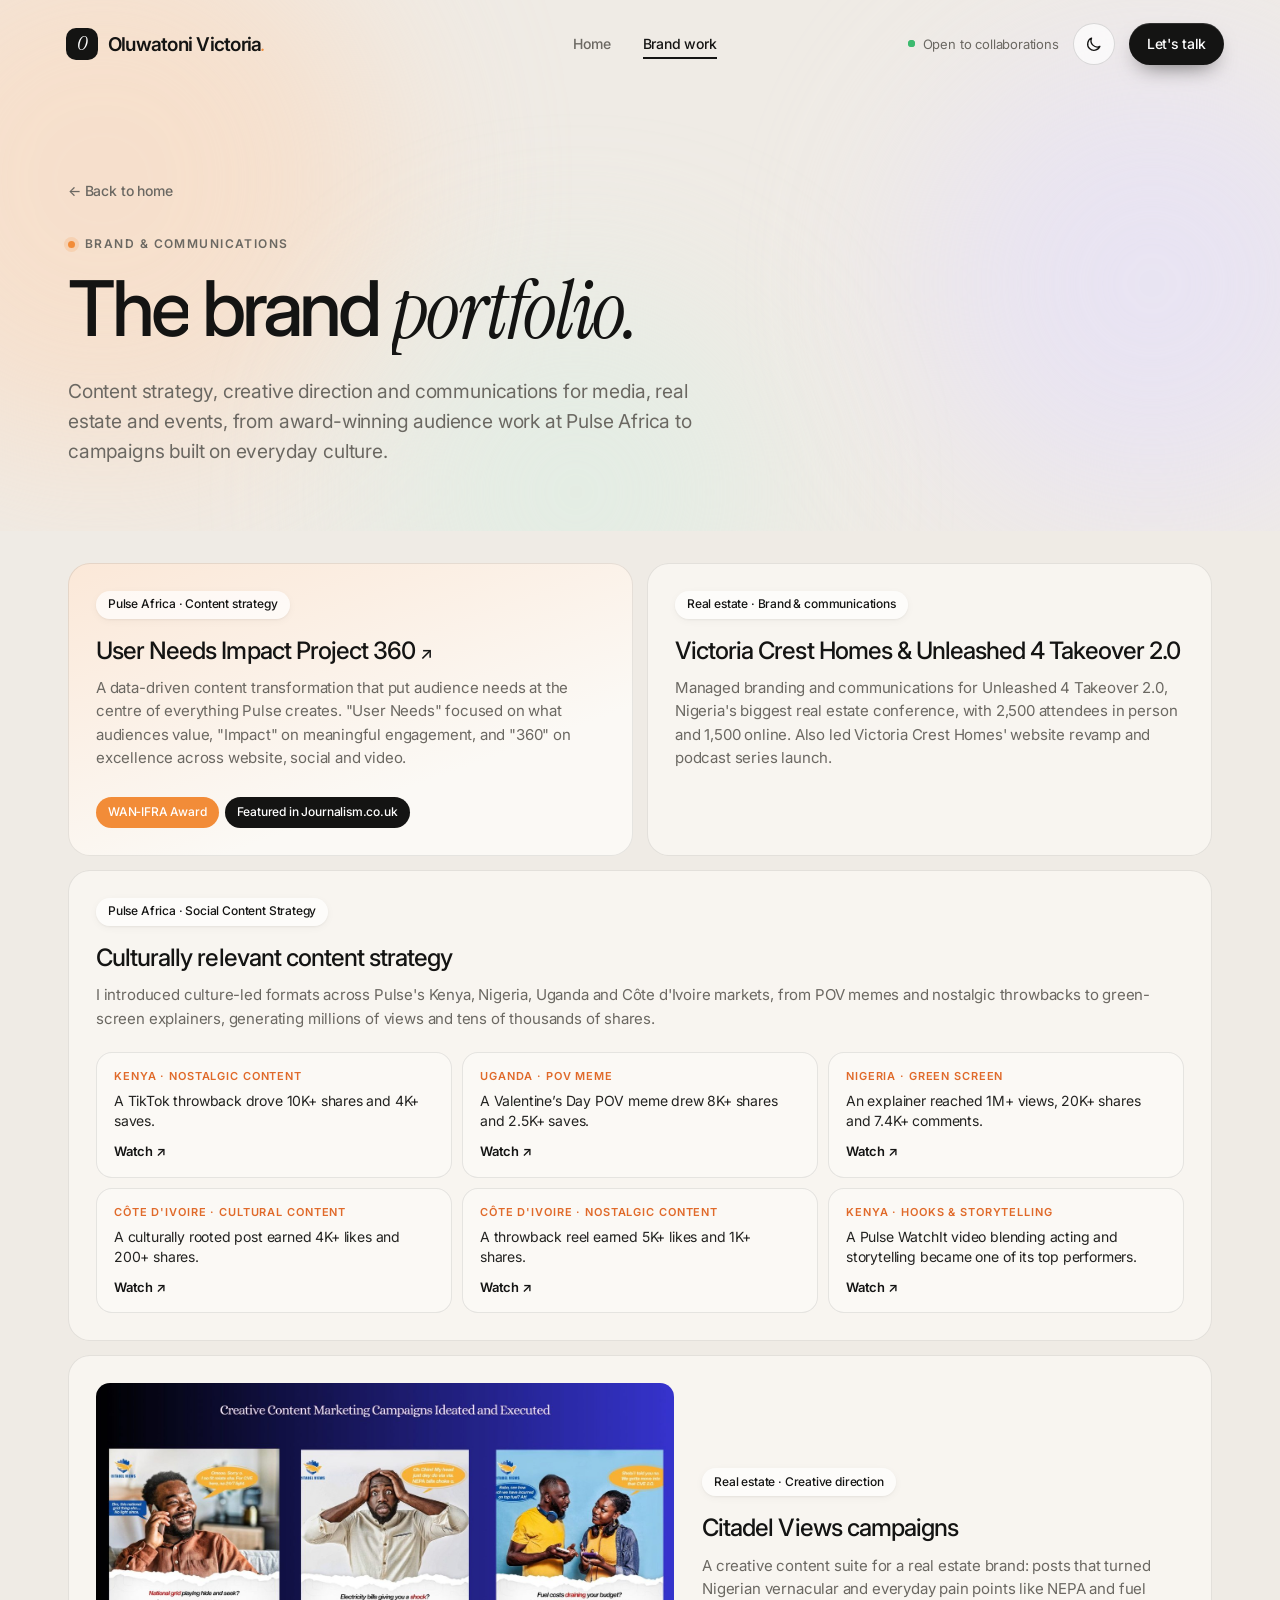
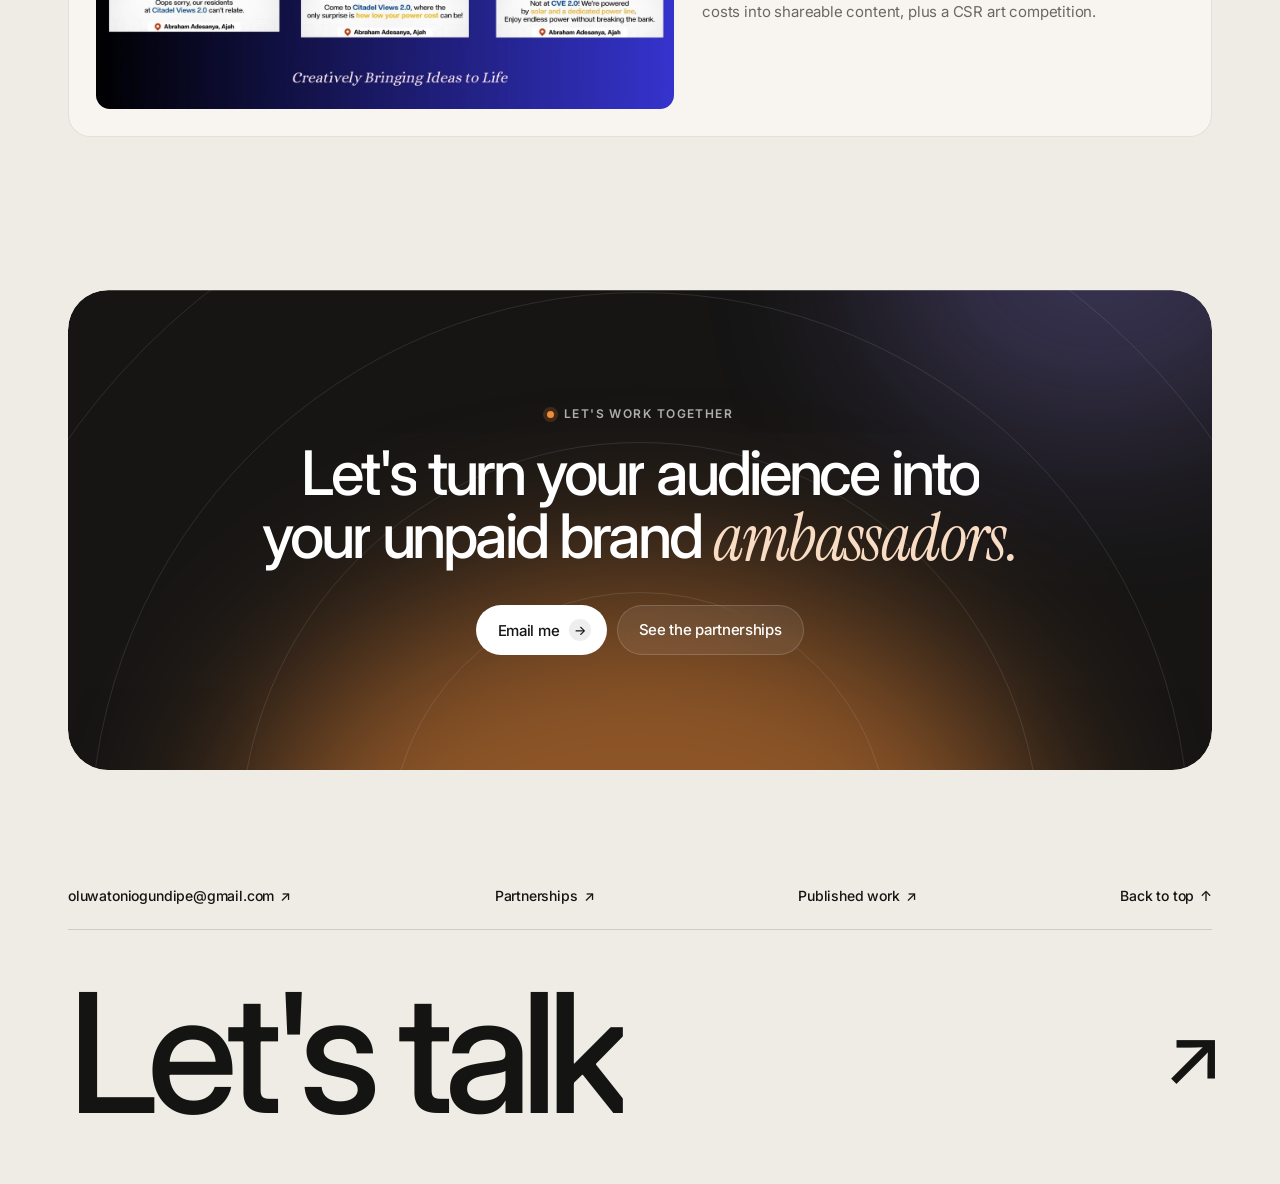
==== brand-work.html @ bebbc42c "Simplify navigation to Home and Brand work pages The nav and mobile menu now link only to the two pa" ====
<!doctype html>
<html lang="en">
<head>
  <meta charset="utf-8" />
  <meta name="viewport" content="width=device-width, initial-scale=1" />
  <title>The Brand Portfolio — Oluwatoni Victoria</title>
  <meta name="description" content="Selected brand and communications work by Oluwatoni Victoria Ogundipe: content strategy at Pulse Africa, real estate campaigns and conference communications." />
  <meta name="theme-color" content="#EFEBE5" media="(prefers-color-scheme: light)" />
  <meta name="theme-color" content="#121110" media="(prefers-color-scheme: dark)" />
  <script>
    (function () {
      var t;
      try { t = localStorage.getItem("theme"); } catch (e) {}
      if (t !== "light" && t !== "dark") t = window.matchMedia && matchMedia("(prefers-color-scheme: dark)").matches ? "dark" : "light";
      document.documentElement.setAttribute("data-theme", t);
    })();
  </script>
  <link rel="icon" href="data:image/svg+xml,%3Csvg xmlns='http://www.w3.org/2000/svg' viewBox='0 0 32 32'%3E%3Crect width='32' height='32' rx='9' fill='%23111'/%3E%3Ctext x='16' y='23' text-anchor='middle' font-family='Georgia' font-style='italic' font-size='20' fill='%23fff'%3EO%3C/text%3E%3C/svg%3E" />
  <link rel="preconnect" href="https://fonts.googleapis.com" />
  <link rel="preconnect" href="https://fonts.gstatic.com" crossorigin />
  <link href="https://fonts.googleapis.com/css2?family=Inter:opsz,wght@14..32,400..700&family=Instrument+Serif:ital@0;1&display=swap" rel="stylesheet" />
  <link rel="stylesheet" href="css/style.css" />
</head>
<body class="case-page">
  <span id="top" class="top-anchor" aria-hidden="true"></span>

  <!-- ================= NAV ================= -->
  <header class="nav">
    <div class="nav__inner">
      <a href="index.html" class="logo" aria-label="Oluwatoni Victoria, home">
        <span class="logo__mark">O</span>
        <span class="logo__word">Oluwatoni Victoria<em>.</em></span>
      </a>
      <nav class="nav__links" aria-label="Primary">
        <a href="index.html">Home</a>
        <a href="brand-work.html" class="is-active" aria-current="page">Brand work</a>
      </nav>
      <div class="nav__right">
        <span class="status"><i class="pulse"></i>Open to collaborations</span>
        <button class="theme-toggle" type="button" aria-label="Switch to dark mode">
          <svg class="i-moon" viewBox="0 0 24 24" aria-hidden="true"><path d="M20 14.5A8 8 0 0 1 9.5 4a8 8 0 1 0 10.5 10.5z"/></svg>
          <svg class="i-sun" viewBox="0 0 24 24" aria-hidden="true"><circle cx="12" cy="12" r="4"/><path d="M12 2v2M12 20v2M4.9 4.9l1.4 1.4M17.7 17.7l1.4 1.4M2 12h2M20 12h2M4.9 19.1l1.4-1.4M17.7 6.3l1.4-1.4"/></svg>
        </button>
        <a href="#contact" class="btn btn--dark btn--sm">Let's talk</a>
      </div>
      <button class="nav__burger" aria-label="Open menu" aria-expanded="false"><span></span><span></span></button>
    </div>
  </header>
  <div class="sheet" aria-hidden="true">
    <a href="index.html">Home</a><a href="brand-work.html">Brand work</a>
    <a href="#contact" class="btn btn--dark">Let's work together</a>
  </div>

  <main>
    <section class="cs-hero">
      <div class="glow glow--hero" aria-hidden="true"><i></i><i></i><i></i></div>
      <div class="wrap">
        <a href="index.html#brand-work" class="cs-back" data-fade>← Back to home</a>
        <p class="eyebrow" data-fade>Brand &amp; communications</p>
        <h1 class="display cs-title" data-split>The brand <em>portfolio.</em></h1>
        <p class="cs-lead" data-fade data-d="2">Content strategy, creative direction and communications for media, real estate and events, from award-winning audience work at Pulse Africa to campaigns built on everyday culture.</p>
      </div>
    </section>

    <section class="wrap brand-work-page">
            <div class="wgrid">
        <article class="wcard wcard--award" data-fade>
          <span class="chip">Pulse Africa · Content strategy</span>
          <h4><a class="wcard__link" href="https://www.ringier.com/pulse-africa-wins-2025-wan-ifra-digital-media-awards-for-leading-audience-first-content-strategy-in-africa/" target="_blank" rel="noopener">User Needs Impact Project 360 <span aria-hidden="true">↗</span></a></h4>
          <p>A data-driven content transformation that put audience needs at the centre of everything Pulse creates. "User Needs" focused on what audiences value, "Impact" on meaningful engagement, and "360" on excellence across website, social and video.</p>
          <div class="wcard__tags"><span>WAN‑IFRA Award</span><span>Featured in Journalism.co.uk</span></div>
        </article>
        <article class="wcard" data-fade data-d="1">
          <span class="chip">Real estate · Brand &amp; communications</span>
          <h4>Victoria Crest Homes &amp; Unleashed 4 Takeover 2.0</h4>
          <p>Managed branding and communications for Unleashed 4 Takeover 2.0, Nigeria's biggest real estate conference, with 2,500 attendees in person and 1,500 online. Also led Victoria Crest Homes' website revamp and podcast series launch.</p>
        </article>
        <article class="wcard wcard--social" data-fade>
          <span class="chip">Pulse Africa · Social Content Strategy</span>
          <h4>Culturally relevant content strategy</h4>
          <p>I introduced culture-led formats across Pulse's Kenya, Nigeria, Uganda and Côte d'Ivoire markets, from POV memes and nostalgic throwbacks to green-screen explainers, generating millions of views and tens of thousands of shares.</p>
          <ul class="highlights">
            <li><a href="https://www.tiktok.com/@pulselivekenya/video/7453765698217676038" target="_blank" rel="noopener"><small>Kenya · Nostalgic content</small><span>A TikTok throwback drove 10K+ shares and 4K+ saves.</span><i>Watch ↗</i></a></li>
            <li><a href="https://www.tiktok.com/@pulseuganda/video/7470595582315203895" target="_blank" rel="noopener"><small>Uganda · POV meme</small><span>A Valentine’s Day POV meme drew 8K+ shares and 2.5K+ saves.</span><i>Watch ↗</i></a></li>
            <li><a href="https://vm.tiktok.com/ZMkTQ3SGN/" target="_blank" rel="noopener"><small>Nigeria · Green screen</small><span>An explainer reached 1M+ views, 20K+ shares and 7.4K+ comments.</span><i>Watch ↗</i></a></li>
            <li><a href="https://www.instagram.com/p/DGqpqZ0ITd8/?igsh=andjOXd4a2I2aWx6" target="_blank" rel="noopener"><small>Côte d&#x27;Ivoire · Cultural content</small><span>A culturally rooted post earned 4K+ likes and 200+ shares.</span><i>Watch ↗</i></a></li>
            <li><a href="https://www.instagram.com/reel/DGTqQrJPHNq/?igsh=d2g0aWFiZ3kwaGk=" target="_blank" rel="noopener"><small>Côte d&#x27;Ivoire · Nostalgic content</small><span>A throwback reel earned 5K+ likes and 1K+ shares.</span><i>Watch ↗</i></a></li>
            <li><a href="https://www.instagram.com/reel/DGidqP-ykz0/" target="_blank" rel="noopener"><small>Kenya · Hooks &amp; storytelling</small><span>A Pulse WatchIt video blending acting and storytelling became one of its top performers.</span><i>Watch ↗</i></a></li>
          </ul>
        </article>
        <article class="wcard wcard--img wcard--wide" data-fade>
          <figure class="wcard__media"><img src="assets/img/citadel-views-campaign.jpg" alt="Citadel Views social media campaign posts" loading="lazy" /></figure>
          <div class="wcard__body">
          <span class="chip">Real estate · Creative direction</span>
          <h4>Citadel Views campaigns</h4>
          <p>A creative content suite for a real estate brand: posts that turned Nigerian vernacular and everyday pain points like NEPA and fuel costs into shareable content, plus a CSR art competition.</p>
          </div>
        </article>
      </div>
    </section>

    <!-- ================= CTA ================= -->
    <section class="cta wrap" id="contact">
      <div class="cta__card" data-fade>
        <div class="rings" aria-hidden="true"><i></i><i></i><i></i><i></i></div>
        <div class="glow glow--cta" aria-hidden="true"><i></i><i></i></div>
        <p class="eyebrow eyebrow--light">Let's work together</p>
        <h2 class="h2" data-split>Let's turn your audience into your unpaid brand <em>ambassadors.</em></h2>
        <div class="cta__btns">
          <a href="https://mail.google.com/mail/?view=cm&amp;fs=1&amp;to=oluwatoniogundipe@gmail.com" target="_blank" rel="noopener" class="btn btn--light">Email me <span class="btn__arrow">→</span></a>
          <a href="index.html#partnerships" class="btn btn--glass">See the partnerships</a>
        </div>
      </div>
    </section>
  </main>

  <!-- ================= FOOTER ================= -->
  <footer class="footer">
    <div class="wrap">
      <div class="footer__links">
        <a href="https://mail.google.com/mail/?view=cm&amp;fs=1&amp;to=oluwatoniogundipe@gmail.com" target="_blank" rel="noopener">oluwatoniogundipe@gmail.com <span>↗</span></a>
        <a href="index.html#partnerships">Partnerships <span>↗</span></a>
        <a href="index.html#writing">Published work <span>↗</span></a>
        <a href="#top">Back to top <span>↑</span></a>
      </div>
      <a href="https://mail.google.com/mail/?view=cm&amp;fs=1&amp;to=oluwatoniogundipe@gmail.com" target="_blank" rel="noopener" class="footer__big" aria-label="Email Oluwatoni"><span class="footer__big-text">Let's talk</span><span class="footer__arrow" aria-hidden="true">↗</span></a>
    </div>
  </footer>

  <script src="js/main.js"></script>
</body>
</html>
---- css/style.css ----
/* =========================================================
   Vee — Brand Strategist portfolio (v2)
   Palette & type kept from v1: warm cream canvas, pastel accents,
   ink, orange spark; Inter + Instrument Serif italic.
   Layout & motion drawn from a wider reference set:
   split hero + portrait (Growthcraft, Arden), changelog ticker (AppDebut),
   scroll-lit statement (Selene), giant numerals (Growthcraft),
   stacked sticky work cards (Athos), stat band (Kiln),
   priced service grid (Arden, Daniel Cross), dark timeline (AppDebut, Trend),
   giant footer CTA + wordmark (Daniel Cross, AppDebut).
   ========================================================= */

:root {
  --bg: #efebe5;
  --bg-2: #e8e3db;
  --card: #f8f5f0;
  --paper: #fbf9f5;
  --ink: #141413;
  --ink-2: #232321;
  --muted: #6b6862;
  --muted-2: #9b978f;
  --line: rgba(20, 20, 19, 0.09);
  --line-2: rgba(20, 20, 19, 0.14);
  --on-ink: #ffffff;
  --dark-surface: #161514;
  --nav-glass: rgba(248, 245, 240, 0.78);
  --glass: rgba(251, 249, 245, 0.86);
  --chip-bg: rgba(255, 255, 255, 0.7);
  --dim-text: rgba(20, 20, 19, 0.66);
  --dim-text-2: rgba(20, 20, 19, 0.6);

  --sage: #dfeee4;
  --sage-2: #b5d4a0;
  --peach: #f9dcc4;
  --peach-2: #fbe8d8;
  --lav: #e7e2f6;
  --sky: #dde9f4;
  --blush: #fde7ea;
  --accent: #f28c38;
  --accent-2: #e06a2a;
  --green: #3dba6f;

  --sans: "Inter", ui-sans-serif, system-ui, -apple-system, "Segoe UI", sans-serif;
  --serif: "Instrument Serif", "Times New Roman", serif;

  --r: 18px;
  --r-lg: 28px;
  --sh-sm: 0 1px 2px rgba(20, 20, 19, 0.05), 0 2px 8px rgba(20, 20, 19, 0.04);
  --sh: 0 2px 4px rgba(20, 20, 19, 0.04), 0 14px 34px -10px rgba(20, 20, 19, 0.16);
  --sh-lg: 0 40px 80px -30px rgba(20, 20, 19, 0.35), 0 10px 24px -8px rgba(20, 20, 19, 0.1);
  --ease: cubic-bezier(0.22, 1, 0.36, 1);
  --ease-out: cubic-bezier(0.16, 1, 0.3, 1);
  --max: 1240px;
  --g: clamp(16px, 4vw, 48px);
}

*, *::before, *::after { box-sizing: border-box; }
html { scroll-behavior: smooth; -webkit-text-size-adjust: 100%; }
body {
  margin: 0; background: var(--bg); color: var(--ink);
  font: 400 16px/1.55 var(--sans); letter-spacing: -0.011em;
  font-optical-sizing: auto; -webkit-font-smoothing: antialiased; overflow-x: hidden;
}
img { display: block; max-width: 100%; }
a { color: inherit; text-decoration: none; }
em { font-family: var(--serif); font-style: italic; font-weight: 400; letter-spacing: -0.015em; }
::selection { background: var(--ink); color: var(--bg); }

.wrap { max-width: var(--max); margin: 0 auto; padding-left: var(--g); padding-right: var(--g); }
.section { padding-top: clamp(96px, 12vw, 168px); }

/* ---------- Type ---------- */
.display { margin: 0; font-size: clamp(46px, 6.6vw, 96px); font-weight: 500; line-height: 0.98; letter-spacing: -0.055em; text-wrap: balance; }
.h2 { margin: 0; font-size: clamp(36px, 4.8vw, 64px); font-weight: 500; line-height: 1.02; letter-spacing: -0.05em; text-wrap: balance; }
.display em, .h2 em { font-size: 1.06em; letter-spacing: -0.025em; }
.eyebrow { margin: 0 0 18px; display: inline-flex; align-items: center; gap: 10px; font-size: 12px; font-weight: 600; letter-spacing: 0.12em; text-transform: uppercase; color: var(--muted); }
.eyebrow::before { content: ""; width: 7px; height: 7px; border-radius: 50%; background: var(--accent); box-shadow: 0 0 0 4px rgba(242, 140, 56, 0.18); }
.eyebrow--light { color: rgba(255, 255, 255, 0.65); }

/* Section headers */
.sh { margin-bottom: clamp(44px, 6vw, 72px); }
.sh--c { text-align: center; display: flex; flex-direction: column; align-items: center; max-width: 820px; margin-left: auto; margin-right: auto; }
.sh--split { display: flex; justify-content: space-between; align-items: flex-end; gap: 32px; }
.sh--split > div { max-width: 700px; }
.sh__aside { margin: 0; max-width: 340px; color: var(--muted); font-size: 15px; text-wrap: pretty; }
.sh__sub { margin: 18px 0 0; color: var(--muted); font-size: 17px; max-width: 560px; }

/* ---------- Buttons ---------- */
.btn {
  position: relative; display: inline-flex; align-items: center; gap: 10px; height: 50px; padding: 0 22px;
  border-radius: 999px; border: 0; cursor: pointer; white-space: nowrap; overflow: hidden; isolation: isolate;
  font: 500 15px/1 var(--sans); letter-spacing: -0.02em;
  transition: transform 0.5s var(--ease), box-shadow 0.5s var(--ease), background 0.3s, color 0.3s;
}
.btn--sm { height: 42px; padding: 0 18px; font-size: 14px; }
.btn--dark { background: var(--ink); color: var(--on-ink); box-shadow: 0 1px 0 rgba(255,255,255,.12) inset, 0 10px 22px -10px rgba(0,0,0,.6); }
.btn--dark::before, .btn--light::before {
  content: ""; position: absolute; inset: 0; z-index: -1; border-radius: inherit;
  background: radial-gradient(120px circle at var(--mx, 50%) var(--my, 50%), rgba(242,140,56,.55), transparent 70%);
  opacity: 0; transition: opacity 0.4s;
}
.btn--dark:hover::before, .btn--light:hover::before { opacity: 1; }
.btn--light { background: #fff; color: #141413; }
.btn--line { background: transparent; color: var(--ink); box-shadow: inset 0 0 0 1px var(--line-2); }
.btn--line:hover { background: var(--paper); }
.btn--glass { background: rgba(255,255,255,.08); color: #fff; box-shadow: inset 0 0 0 1px rgba(255,255,255,.16); backdrop-filter: blur(8px); }
.btn--glass:hover { background: rgba(255,255,255,.14); }
.btn:hover { transform: translateY(-2px); }
.btn:active { transform: translateY(0) scale(0.98); }
.btn__arrow { display: inline-grid; place-items: center; width: 22px; height: 22px; margin-right: -6px; border-radius: 50%; background: rgba(255,255,255,.14); font-size: 13px; transition: transform 0.5s var(--ease); }
.btn--light .btn__arrow { background: rgba(20,20,19,.07); }
.btn:hover .btn__arrow { transform: translateX(3px) rotate(-45deg); }

.chip { display: inline-flex; align-items: center; height: 28px; padding: 0 12px; border-radius: 999px; background: var(--chip-bg); font-size: 12px; font-weight: 500; box-shadow: var(--sh-sm); }
.stars { color: var(--accent); letter-spacing: 2px; font-size: 13px; }
.pulse { position: relative; display: inline-block; width: 7px; height: 7px; border-radius: 50%; background: var(--green); }
.pulse::after { content: ""; position: absolute; inset: 0; border-radius: inherit; background: var(--green); animation: ping 2s var(--ease) infinite; }
@keyframes ping { 0% { transform: scale(1); opacity: .6; } 100% { transform: scale(3); opacity: 0; } }

/* ---------- Ambient glows ---------- */
.glow { position: absolute; inset: 0; overflow: hidden; pointer-events: none; z-index: 0; }
.glow i { position: absolute; border-radius: 50%; filter: blur(90px); animation: drift 20s ease-in-out infinite alternate; }
.glow--hero i:nth-child(1) { width: 44vw; height: 44vw; left: -14vw; top: -8vw; background: var(--peach); opacity: .75; }
.glow--hero i:nth-child(2) { width: 36vw; height: 36vw; right: -8vw; top: 10%; background: var(--lav); opacity: .8; animation-delay: -7s; }
.glow--hero i:nth-child(3) { width: 30vw; height: 30vw; left: 30%; bottom: -12vw; background: var(--sage); opacity: .7; animation-delay: -13s; }
.glow--card i:nth-child(1) { width: 260px; height: 260px; right: -80px; top: -90px; background: var(--accent); opacity: .45; }
.glow--card i:nth-child(2) { width: 200px; height: 200px; left: -60px; bottom: -100px; background: #7a6bd6; opacity: .3; }
.glow--dark i:nth-child(1) { width: 50vw; height: 30vw; left: -10vw; top: -10vw; background: var(--accent); opacity: .16; }
.glow--dark i:nth-child(2) { width: 40vw; height: 30vw; right: -10vw; bottom: -10vw; background: #7a6bd6; opacity: .16; }
.glow--cta i:nth-child(1) { width: 70%; height: 120%; left: 15%; bottom: -80%; background: var(--accent); opacity: .55; }
.glow--cta i:nth-child(2) { width: 40%; height: 70%; right: -10%; top: -40%; background: #8a7be0; opacity: .3; }
@keyframes drift { to { transform: translate3d(5%, -5%, 0) scale(1.12); } }

/* ---------- Nav ---------- */
.nav { position: fixed; top: 0; left: 0; right: 0; z-index: 50; padding: 14px var(--g); transition: transform 0.6s var(--ease); }
.nav.is-hidden { transform: translateY(-110%); }
.nav__inner {
  max-width: var(--max); margin: 0 auto; height: 60px; padding: 0 8px 0 18px;
  display: grid; grid-template-columns: 1fr auto 1fr; align-items: center;
  border-radius: 999px; transition: background 0.4s, box-shadow 0.4s, backdrop-filter 0.4s;
}
.nav.is-scrolled .nav__inner { background: var(--nav-glass); backdrop-filter: blur(16px) saturate(1.4); box-shadow: inset 0 0 0 1px rgba(255,255,255,.7), var(--sh); }
.logo { display: inline-flex; align-items: center; gap: 10px; }
.logo__mark { width: 32px; height: 32px; border-radius: 10px; display: grid; place-items: center; background: var(--ink); color: var(--on-ink); font-family: var(--serif); font-style: italic; font-size: 20px; transition: transform 0.6s var(--ease); }
.logo:hover .logo__mark { transform: rotate(-8deg) scale(1.06); }
.logo__word { font-size: 19px; font-weight: 600; letter-spacing: -0.04em; }
.logo__word em { color: var(--accent); font-size: 1.2em; }
.nav__links { display: flex; gap: 4px; }
.nav__links a { position: relative; padding: 8px 14px; font-size: 14px; font-weight: 500; color: var(--muted); transition: color 0.3s; }
.nav__links a::after { content: ""; position: absolute; left: 14px; right: 14px; bottom: 4px; height: 1.5px; background: var(--ink); transform: scaleX(0); transform-origin: right; transition: transform 0.5s var(--ease); }
.nav__links a:hover, .nav__links a.is-active { color: var(--ink); }
.nav__links a:hover::after, .nav__links a.is-active::after { transform: scaleX(1); transform-origin: left; }
.nav__right { justify-self: end; display: flex; align-items: center; gap: 14px; }
.status { display: inline-flex; align-items: center; gap: 8px; font-size: 13px; color: var(--muted); }
.nav__burger { display: none; justify-self: end; width: 44px; height: 44px; border-radius: 50%; border: 0; background: var(--ink); cursor: pointer; position: relative; }
.nav__burger span { position: absolute; left: 14px; right: 14px; height: 1.5px; background: var(--on-ink); transition: transform 0.4s var(--ease); }
.nav__burger span:first-child { top: 18px; } .nav__burger span:last-child { top: 25px; }
.nav__burger[aria-expanded="true"] span:first-child { transform: translateY(3.5px) rotate(45deg); }
.nav__burger[aria-expanded="true"] span:last-child { transform: translateY(-3.5px) rotate(-45deg); }
.sheet { position: fixed; inset: 0; z-index: 40; display: flex; flex-direction: column; justify-content: flex-end; gap: 4px; padding: 100px var(--g) 40px; background: var(--bg); clip-path: circle(0 at calc(100% - 40px) 44px); transition: clip-path 0.8s var(--ease); }
.sheet.is-open { clip-path: circle(150% at calc(100% - 40px) 44px); }
.sheet a:not(.btn) { font-size: 44px; font-weight: 500; letter-spacing: -0.05em; padding: 6px 0; border-bottom: 1px solid var(--line); }
.sheet .btn { margin-top: 28px; justify-content: center; }

/* ---------- Hero ---------- */
.hero { position: relative; overflow: hidden; padding-top: clamp(120px, 14vw, 170px); }
.hero__grid { position: relative; z-index: 1; display: grid; grid-template-columns: 1.08fr 0.92fr; gap: clamp(32px, 5vw, 72px); align-items: center; }
.hero__lead { margin: 28px 0 0; max-width: 500px; color: var(--muted); font-size: clamp(16px, 1.4vw, 19px); text-wrap: pretty; }
.hero__ctas { display: flex; flex-wrap: wrap; gap: 10px; margin-top: 34px; }
.proof { display: flex; align-items: center; gap: 14px; margin-top: 40px; }
.faces { display: flex; }
.faces img { width: 36px; height: 36px; border-radius: 50%; object-fit: cover; border: 2.5px solid var(--bg); margin-left: -10px; }
.faces img:first-child { margin-left: 0; }
.proof__text { font-size: 14px; line-height: 1.3; }
.proof__text b { font-weight: 600; }
.proof__text small { display: block; color: var(--muted); font-size: 13px; }

.hero__visual { position: relative; }
.portrait { position: relative; margin: 0; aspect-ratio: 4 / 5; border-radius: 32px; overflow: hidden; box-shadow: var(--sh-lg); }
.portrait img { width: 100%; height: 112%; object-fit: cover; transform: translateY(var(--p, 0px)); will-change: transform; }
.portrait__tag { position: absolute; top: 18px; right: 18px; display: inline-flex; align-items: center; gap: 8px; padding: 8px 14px; border-radius: 999px; background: rgba(20,20,19,.72); color: #fff; font-size: 13px; backdrop-filter: blur(10px); }
.portrait__card { position: absolute; left: 18px; bottom: 18px; display: grid; grid-template-columns: auto auto 1fr; column-gap: 2px; align-items: center; padding: 14px 18px; border-radius: 18px; background: var(--glass); backdrop-filter: blur(14px); box-shadow: var(--sh); }
.portrait__card strong { font-size: 42px; font-weight: 500; letter-spacing: -0.06em; line-height: 1; display: inline-flex; }
.portrait__card em { align-self: start; font-size: 28px; line-height: 1; color: var(--accent); margin-right: 10px; }
.portrait__card span { font-size: 13px; line-height: 1.3; color: var(--muted); }
.note {
  position: absolute; left: -64px; top: 44%; width: 240px; padding: 16px 18px 14px; border-radius: 16px;
  background: var(--paper); box-shadow: var(--sh-lg); transform: rotate(-4deg); animation: float 6s ease-in-out infinite;
}
.note__label { display: block; font-size: 10px; font-weight: 600; letter-spacing: 0.1em; text-transform: uppercase; color: var(--muted-2); margin-bottom: 8px; }
.note p { margin: 0; font-size: 14px; line-height: 1.4; font-weight: 500; letter-spacing: -0.02em; }
.note mark { background: linear-gradient(transparent 55%, rgba(242,140,56,.35) 55%); color: inherit; padding: 0 2px; }
.note__sign { display: block; margin-top: 10px; text-align: right; font-family: var(--serif); font-style: italic; font-size: 17px; color: var(--green); }
@keyframes float { 0%, 100% { transform: rotate(-4deg) translateY(0); } 50% { transform: rotate(-3deg) translateY(-10px); } }

/* Ticker */
.ticker { position: relative; z-index: 1; display: flex; align-items: center; max-width: var(--max); margin: clamp(56px, 7vw, 88px) auto 0; padding: 0 var(--g); }
.ticker__label { flex-shrink: 0; display: flex; flex-direction: column; padding-right: 24px; margin-right: 8px; border-right: 1px solid var(--line-2); line-height: 1.3; }
.ticker__label small { font-size: 11px; font-weight: 600; letter-spacing: 0.1em; text-transform: uppercase; color: var(--muted-2); }
.ticker__label a { font-size: 14px; font-weight: 500; text-decoration: underline; text-underline-offset: 3px; }
.ticker__rail { overflow: hidden; flex: 1; mask-image: linear-gradient(90deg, transparent, #000 6%, #000 94%, transparent); -webkit-mask-image: linear-gradient(90deg, transparent, #000 6%, #000 94%, transparent); }
.ticker__track { display: flex; gap: 10px; width: max-content; animation: tick 50s linear infinite; }
.ticker:hover .ticker__track { animation-play-state: paused; }
.ticker__track span { display: inline-flex; align-items: center; gap: 8px; padding: 10px 16px; border-radius: 999px; background: var(--chip-bg); box-shadow: inset 0 0 0 1px var(--line); font-size: 13px; color: var(--muted); white-space: nowrap; }
.ticker__track i { width: 6px; height: 6px; border-radius: 50%; background: var(--accent); }
.ticker__track b { color: var(--ink); font-weight: 600; }
.ticker__track time { color: var(--muted-2); font-size: 12px; }
@keyframes tick { to { transform: translateX(-50%); } }

/* Logos */
.logos { display: flex; align-items: center; gap: 32px; padding-top: 40px; padding-bottom: 8px; }
.logos p { margin: 0; flex-shrink: 0; max-width: 150px; font-size: 13px; color: var(--muted); line-height: 1.35; }
.logos ul { flex: 1; display: flex; justify-content: space-between; align-items: center; gap: 24px; list-style: none; margin: 0; padding: 0; flex-wrap: wrap; }
.lg { font-size: 22px; font-weight: 600; letter-spacing: -0.04em; color: rgba(20,20,19,.38); display: inline-flex; align-items: center; gap: 6px; transition: color .3s; }
.lg:hover { color: var(--ink); }
.lg b { font-size: 16px; }
.lg--serif { font-family: var(--serif); font-weight: 400; font-size: 28px; letter-spacing: 0; }
.lg--italic { font-family: var(--serif); font-style: italic; font-weight: 400; font-size: 26px; letter-spacing: -0.01em; }
.lg--wide { font-size: 15px; font-weight: 700; letter-spacing: 0.2em; }
.lg sup { font-size: .4em; }

/* ---------- Problem ---------- */
.problem { text-align: center; }
.eyebrow--c { justify-content: center; }
.statement { max-width: 1040px; margin: 0 auto; font-size: clamp(28px, 3.6vw, 50px); font-weight: 500; line-height: 1.14; letter-spacing: -0.045em; text-wrap: balance; }
.statement .hw { color: var(--line-2); transition: color 0.35s; }
.statement .hw.on { color: var(--ink); }
.statement em .hw.on { color: var(--accent-2); }
.pf { display: grid; grid-template-columns: 1fr 1fr; gap: 16px; max-width: 980px; margin: clamp(56px, 7vw, 88px) auto 0; text-align: left; }
.pf__card { padding: 32px; border-radius: var(--r-lg); background: var(--card); box-shadow: inset 0 0 0 1px var(--line); }
.pf__card--fix { background: linear-gradient(150deg, var(--sage), var(--paper) 75%); }
.pf__icon { display: grid; place-items: center; width: 36px; height: 36px; border-radius: 12px; background: var(--bg-2); color: var(--muted); font-size: 18px; margin-bottom: 40px; }
.pf__card--fix .pf__icon { background: var(--ink); color: var(--on-ink); font-size: 15px; }
.pf h3 { margin: 0 0 10px; font-family: var(--serif); font-weight: 400; font-size: 32px; letter-spacing: -0.02em; line-height: 1; }
.pf p { margin: 0; color: var(--muted); font-size: 15px; }

/* ---------- Framework ---------- */
.layers { display: grid; grid-template-columns: repeat(3, 1fr); gap: clamp(24px, 4vw, 56px); }
.layer { text-align: center; }
.numeral {
  display: block; font-family: var(--serif); font-size: clamp(120px, 15vw, 210px); line-height: 0.8; letter-spacing: -0.04em;
  background: linear-gradient(180deg, rgba(20,20,19,.22) 10%, rgba(20,20,19,0) 85%); -webkit-background-clip: text; background-clip: text; color: transparent;
  transition: transform 1s var(--ease);
}
.layer:hover .numeral { transform: translateY(-8px); }
.layer h3 { margin: -18px 0 12px; position: relative; font-size: 26px; font-weight: 500; letter-spacing: -0.04em; }
.layer p { margin: 0 auto; max-width: 300px; color: var(--muted); font-size: 15px; }

/* ---------- Work (stacked cards) ---------- */
.stack { position: relative; }
.proj {
  position: sticky; top: calc(96px + var(--i) * 18px);
  display: grid; grid-template-columns: 0.9fr 1.1fr; gap: clamp(24px, 4vw, 56px); align-items: stretch;
  min-height: min(560px, 74vh); padding: clamp(22px, 3vw, 36px); margin-bottom: 28px;
  border-radius: 32px; box-shadow: inset 0 0 0 1px rgba(255,255,255,.6), var(--sh);
  transform-origin: 50% 0; transform: scale(var(--s, 1)); filter: brightness(var(--b, 1));
  transition: transform 0.1s linear, filter 0.1s linear;
}
.proj--sage { background: linear-gradient(150deg, #e3f0e6, #cfe4d6); }
.proj--peach { background: linear-gradient(150deg, #fbe7d7, #f6d4b9); }
.proj--lav { background: linear-gradient(150deg, #ece7f8, #dcd4f2); }
.proj--sky { background: linear-gradient(150deg, #e3edf6, #cddff0); }
.proj__copy { display: flex; flex-direction: column; align-items: flex-start; padding: 8px 4px; }
.proj__copy h3 { margin: 22px 0 12px; font-size: clamp(36px, 4vw, 56px); font-weight: 500; letter-spacing: -0.055em; line-height: 1; }
.proj__copy p { margin: 0; color: var(--dim-text); max-width: 420px; text-wrap: pretty; }
.proj__stats { display: grid; grid-template-columns: 1fr 1fr; gap: 20px; width: 100%; max-width: 420px; margin: auto 0 28px; padding-top: 32px; }
.proj__stats div { padding-top: 14px; border-top: 1px solid var(--line-2); }
.proj__stats small { display: block; font-size: 13px; color: var(--dim-text-2); }
.proj__stats strong { display: block; margin-top: 4px; font-size: clamp(30px, 3vw, 42px); font-weight: 500; letter-spacing: -0.05em; line-height: 1.1; }
.proj__media { position: relative; margin: 0; border-radius: 22px; overflow: hidden; min-height: 300px; }
.proj__media img { position: absolute; inset: 0; width: 100%; height: 100%; object-fit: cover; transition: transform 1.2s var(--ease); }
.proj:hover .proj__media img { transform: scale(1.05); }
.proj__media::after { content: ""; position: absolute; inset: 0; background: rgba(0,0,0,.16); }
.mark { position: absolute; inset: 0; z-index: 1; display: grid; place-items: center; color: #fff; text-shadow: 0 2px 30px rgba(0,0,0,.3); }
.mark--serif { font-family: var(--serif); font-size: clamp(56px, 7vw, 96px); }
.mark--italic { font-family: var(--serif); font-style: italic; font-size: clamp(58px, 7vw, 100px); }
.mark--wide { font-weight: 700; letter-spacing: .24em; font-size: clamp(26px, 3vw, 40px); }

/* ---------- Band ---------- */
.band { margin-top: clamp(80px, 10vw, 140px); background: var(--ink); color: #fff; padding: clamp(48px, 6vw, 72px) 0; position: relative; overflow: hidden; }
.band::before { content: ""; position: absolute; inset: 0; background: radial-gradient(60% 120% at 0% 0%, rgba(242,140,56,.22), transparent 60%), radial-gradient(50% 120% at 100% 100%, rgba(138,123,224,.18), transparent 60%); }
.band__grid { position: relative; display: grid; grid-template-columns: repeat(4, 1fr); gap: 24px; }
.band__item { padding-left: 20px; border-left: 1px solid rgba(255,255,255,.14); }
.band__item strong { display: block; white-space: nowrap; font-size: clamp(34px, 5vw, 72px); font-weight: 500; letter-spacing: -0.06em; line-height: 1; font-variant-numeric: tabular-nums; }
.band__item strong em { font-size: .6em; color: var(--accent); }
.band__item > span { display: block; margin-top: 14px; color: rgba(255,255,255,.6); font-size: 14px; max-width: 210px; }

/* ---------- Services ---------- */
.svc-grid { display: grid; grid-template-columns: repeat(3, 1fr); gap: 14px; }
.svc { position: relative; overflow: hidden; display: flex; flex-direction: column; min-height: 260px; padding: 26px; border-radius: 22px; background: var(--card); box-shadow: inset 0 0 0 1px var(--line); transition: transform .5s var(--ease), box-shadow .5s var(--ease), background .4s; }
a.svc:hover { transform: translateY(-4px); background: var(--paper); box-shadow: inset 0 0 0 1px var(--line), var(--sh); }
.svc__icon { position: relative; z-index: 1; display: grid; place-items: center; width: 44px; height: 44px; border-radius: 13px; background: var(--paper); box-shadow: var(--sh-sm); margin-bottom: auto; transition: background .4s, transform .5s var(--ease); }
.svc__icon svg { width: 20px; height: 20px; fill: none; stroke: var(--ink); stroke-width: 1.6; stroke-linecap: round; stroke-linejoin: round; }
a.svc:hover .svc__icon { background: var(--peach); transform: rotate(-6deg); }
.svc h3 { position: relative; z-index: 1; margin: 34px 0 8px; font-size: 21px; font-weight: 500; letter-spacing: -0.04em; }
.svc p { position: relative; z-index: 1; margin: 0; color: var(--muted); font-size: 14px; }
.svc footer { display: flex; justify-content: space-between; align-items: center; margin-top: 22px; padding-top: 16px; border-top: 1px solid var(--line); font-size: 14px; font-weight: 500; }
.svc footer i { font-style: normal; display: grid; place-items: center; width: 30px; height: 30px; border-radius: 50%; background: var(--bg-2); transition: transform .5s var(--ease), background .3s, color .3s; }
a.svc:hover footer i { background: var(--ink); color: var(--on-ink); transform: rotate(-45deg); }
.svc--dark { background: var(--dark-surface); color: #fff; box-shadow: none; }
.svc--dark .svc__icon { background: rgba(255,255,255,.1) !important; box-shadow: none; }
.svc--dark .svc__icon svg { stroke: #fff; }
.svc--dark p { color: rgba(255,255,255,.62); margin-bottom: 22px; }
.svc--dark .btn { position: relative; z-index: 1; align-self: flex-start; }

/* ---------- Case deep dive ---------- */
.fsr { display: grid; grid-template-columns: repeat(3, 1fr); gap: 14px; }
.fsr article { padding: 30px; border-radius: 22px; background: var(--card); box-shadow: inset 0 0 0 1px var(--line); }
.fsr h3 { margin: 0 0 22px; font-family: var(--serif); font-weight: 400; font-size: 30px; letter-spacing: -0.02em; line-height: 1; }
.fsr ul { list-style: none; margin: 0; padding: 0; display: flex; flex-direction: column; gap: 12px; }
.fsr li { position: relative; padding-left: 20px; font-size: 15px; color: var(--muted); }
.fsr li::before { content: ""; position: absolute; left: 0; top: .6em; width: 8px; height: 1.5px; background: var(--muted-2); }
.fsr__result { background: linear-gradient(160deg, var(--peach-2), var(--paper)) !important; }
.fsr__result li { color: var(--ink); }
.fsr__result li::before { background: var(--accent); }
.fsr__result b { font-weight: 600; }
.pull { margin: clamp(40px, 5vw, 64px) auto 0; max-width: 860px; text-align: center; }
.pull p { margin: 0; font-family: var(--serif); font-size: clamp(26px, 3vw, 38px); line-height: 1.2; letter-spacing: -0.02em; }
.pull p em { color: var(--accent-2); }
.pull footer { display: inline-flex; align-items: center; gap: 12px; margin-top: 24px; font-size: 14px; color: var(--muted); }
.pull footer img { width: 40px; height: 40px; border-radius: 50%; object-fit: cover; }
.pull footer b { color: var(--ink); font-weight: 600; margin-right: 6px; }

/* ---------- Process (dark) ---------- */
.process { position: relative; overflow: hidden; margin-top: clamp(96px, 12vw, 168px); padding: clamp(80px, 10vw, 140px) 0; background: #121211; color: #fff; border-radius: 40px 40px 0 0; }
.process .wrap { position: relative; z-index: 1; }
.sh--dark .eyebrow { color: rgba(255,255,255,.55); }
.sh--dark .sh__aside { color: rgba(255,255,255,.55); }
.sh--dark .h2 em { color: var(--peach); }
.timeline { position: relative; display: grid; grid-template-columns: repeat(4, 1fr); gap: 20px; padding-top: 34px; }
.timeline__rail { position: absolute; left: 0; right: 0; top: 6px; height: 2px; background: rgba(255,255,255,.12); border-radius: 2px; }
.timeline__fill { position: absolute; inset: 0; width: calc(var(--prog, 0) * 100%); background: linear-gradient(90deg, var(--accent), var(--peach)); border-radius: inherit; }
.tstep { position: relative; padding: 26px 24px; border-radius: 22px; background: rgba(255,255,255,.04); box-shadow: inset 0 0 0 1px rgba(255,255,255,.08); transition: background .5s, box-shadow .5s; }
.tstep.is-lit { background: rgba(255,255,255,.07); box-shadow: inset 0 0 0 1px rgba(242,140,56,.35); }
.tstep__dot { position: absolute; left: 24px; top: -34px; width: 14px; height: 14px; border-radius: 50%; background: #121211; box-shadow: inset 0 0 0 2px rgba(255,255,255,.25); transition: box-shadow .4s, background .4s; }
.tstep.is-lit .tstep__dot { background: var(--accent); box-shadow: 0 0 0 6px rgba(242,140,56,.2); }
.tstep small { font-family: var(--serif); font-style: italic; font-size: 18px; color: rgba(255,255,255,.55); }
.tstep h3 { margin: 26px 0 8px; font-size: 24px; font-weight: 500; letter-spacing: -0.04em; }
.tstep p { margin: 0 0 22px; color: rgba(255,255,255,.58); font-size: 14px; }
.tstep__out { display: inline-flex; padding: 6px 12px; border-radius: 999px; background: rgba(255,255,255,.08); font-size: 12px; font-weight: 500; }

/* ---------- Testimonials ---------- */
.kind__grid { display: grid; grid-template-columns: 1.25fr 1fr; gap: 14px; }
.kind__col { display: grid; gap: 14px; }
.qcard { display: flex; flex-direction: column; gap: 18px; padding: 30px; border-radius: 24px; background: var(--card); box-shadow: inset 0 0 0 1px var(--line); }
.qcard p { margin: 0; font-size: 17px; letter-spacing: -0.025em; line-height: 1.45; }
.qcard--big { background: linear-gradient(160deg, var(--lav), var(--paper) 70%); }
.qcard--big p { font-size: clamp(22px, 2.2vw, 30px); font-weight: 500; letter-spacing: -0.04em; line-height: 1.2; }
.qcard footer { display: flex; align-items: center; gap: 12px; margin-top: auto; }
.qcard footer img { width: 40px; height: 40px; border-radius: 50%; object-fit: cover; }
.qcard footer span { font-size: 13px; color: var(--muted); line-height: 1.3; }
.qcard footer b { display: block; color: var(--ink); font-size: 14px; font-weight: 600; }
.qcard__stats { display: grid; grid-template-columns: repeat(3, 1fr); gap: 14px; padding-top: 20px; border-top: 1px solid var(--line-2); }
.qcard__stats strong { display: block; font-size: 28px; font-weight: 500; letter-spacing: -0.05em; }
.qcard__stats small { color: var(--muted); font-size: 13px; }

/* ---------- About ---------- */
.about { display: grid; grid-template-columns: 1fr 1fr; gap: clamp(32px, 6vw, 88px); align-items: center; }
.about__img { position: relative; margin: 0; border-radius: 32px; overflow: hidden; aspect-ratio: 4 / 4.6; box-shadow: var(--sh-lg); }
.about__img img { width: 100%; height: 100%; object-fit: cover; }
.about__img figcaption { position: absolute; left: 18px; bottom: 18px; padding: 8px 14px; border-radius: 999px; background: var(--glass); color: var(--ink); backdrop-filter: blur(10px); font-family: var(--serif); font-style: italic; font-size: 16px; }
.about__copy > p:not(.eyebrow) { margin: 20px 0 0; color: var(--muted); max-width: 520px; }
.tiles { display: grid; grid-template-columns: 1fr 1fr; gap: 10px; margin-top: 34px; }
.tile { padding: 20px; border-radius: 18px; background: var(--card); box-shadow: inset 0 0 0 1px var(--line); }
.tile strong { display: block; font-family: var(--serif); font-weight: 400; font-size: 44px; line-height: 1; color: var(--accent-2); }
.tile small { display: block; margin-top: 10px; color: var(--muted); font-size: 13px; }

/* ---------- FAQ ---------- */
.faq { display: grid; grid-template-columns: 0.85fr 1.15fr; gap: clamp(32px, 6vw, 88px); align-items: start; }
.faq__side { position: sticky; top: 110px; }
.faq__side > p:not(.eyebrow) { margin: 20px 0 0; color: var(--muted); max-width: 380px; }
.mailto { display: inline-flex; gap: 8px; margin-top: 28px; font-size: 18px; font-weight: 500; letter-spacing: -0.03em; border-bottom: 1.5px solid var(--ink); padding-bottom: 3px; }
.mailto span { transition: transform .5s var(--ease); }
.mailto:hover span { transform: translate(3px, -3px); }
.faq__list { display: flex; flex-direction: column; gap: 8px; }
.qa { border-radius: 18px; background: var(--card); box-shadow: inset 0 0 0 1px var(--line); transition: background .4s, box-shadow .4s; }
.qa[open] { background: var(--paper); box-shadow: inset 0 0 0 1px var(--line), var(--sh); }
.qa summary { list-style: none; cursor: pointer; display: flex; justify-content: space-between; align-items: center; gap: 16px; padding: 22px 24px; font-size: 17px; font-weight: 500; letter-spacing: -0.03em; }
.qa summary::-webkit-details-marker { display: none; }
.qa summary i { position: relative; flex-shrink: 0; width: 30px; height: 30px; border-radius: 50%; background: var(--bg-2); transition: background .3s, transform .5s var(--ease); }
.qa summary i::before, .qa summary i::after { content: ""; position: absolute; left: 50%; top: 50%; width: 11px; height: 1.5px; background: currentColor; transform: translate(-50%, -50%); }
.qa summary i::after { transform: translate(-50%, -50%) rotate(90deg); transition: transform .5s var(--ease); }
.qa[open] summary i { background: var(--accent); color: #fff; transform: rotate(180deg); }
.qa[open] summary i::after { transform: translate(-50%, -50%) rotate(0); }
.qa__a { overflow: hidden; }
.qa__a p { margin: 0; padding: 0 24px 24px; color: var(--muted); font-size: 15px; max-width: 600px; }

/* ---------- CTA ---------- */
.cta { padding-top: clamp(96px, 12vw, 168px); }
.cta__card { position: relative; overflow: hidden; isolation: isolate; display: flex; flex-direction: column; align-items: center; text-align: center; padding: clamp(64px, 9vw, 120px) clamp(20px, 4vw, 48px); border-radius: 40px; background: #161514; color: #fff; }
.cta__card .h2 { max-width: 760px; }
.cta__card .h2 em { color: var(--peach); }
.cta__card > p:not(.eyebrow) { margin: 22px 0 0; max-width: 480px; color: rgba(255,255,255,.62); }
.cta__btns { display: flex; flex-wrap: wrap; justify-content: center; gap: 10px; margin-top: 34px; }
.rings { position: absolute; left: 50%; top: 115%; z-index: -1; }
.rings i { position: absolute; left: 50%; top: 50%; border-radius: 50%; border: 1px solid rgba(255,255,255,.1); transform: translate(-50%, -50%); animation: ring 6s var(--ease) infinite; }
.rings i:nth-child(1) { width: 500px; height: 500px; }
.rings i:nth-child(2) { width: 800px; height: 800px; animation-delay: -1.5s; }
.rings i:nth-child(3) { width: 1100px; height: 1100px; animation-delay: -3s; }
.rings i:nth-child(4) { width: 1400px; height: 1400px; animation-delay: -4.5s; }
.glow--cta { z-index: -2; }
@keyframes ring { 0%, 100% { opacity: .5; } 50% { opacity: 1; border-color: rgba(242,140,56,.28); } }

/* ---------- Footer ---------- */
.footer { position: relative; overflow: hidden; padding-top: clamp(72px, 9vw, 120px); }
.footer__links { display: flex; justify-content: space-between; flex-wrap: wrap; gap: 16px; padding-bottom: 22px; border-bottom: 1px solid var(--line-2); }
.footer__links a { font-size: 14px; font-weight: 500; display: inline-flex; gap: 6px; }
.footer__links a span { transition: transform .5s var(--ease); }
.footer__links a:hover span { transform: translate(2px, -2px); }
.footer__big {
  display: flex; align-items: center; justify-content: space-between; padding: clamp(24px, 4vw, 48px) 0;
  font-size: clamp(64px, 13vw, 200px); font-weight: 500; letter-spacing: -0.065em; line-height: 0.9;
  background: linear-gradient(90deg, var(--accent-2) 50%, var(--ink) 50%) 100% 0 / 200% 100% no-repeat;
  -webkit-background-clip: text; background-clip: text; color: transparent;
  transition: background-position 1s var(--ease);
}
.footer__meta { display: flex; justify-content: space-between; flex-wrap: wrap; gap: 16px; padding: 22px 0; border-top: 1px solid var(--line-2); font-size: 13px; color: var(--muted); }
.footer__meta nav { display: flex; gap: 22px; }
.footer__meta a:hover { color: var(--ink); }
.footer__word { margin-top: 10px; text-align: center; font-family: var(--serif); font-size: clamp(180px, 36vw, 560px); line-height: .7; letter-spacing: -0.04em; height: .5em; overflow: hidden; color: var(--ink); user-select: none; }
.footer__word span { color: var(--accent); }

/* ---------- Motion primitives ---------- */
[data-fade] { opacity: 0; transform: translateY(28px); transition: opacity 1s var(--ease-out), transform 1.1s var(--ease-out); transition-delay: calc(var(--d, 0) * 90ms); }
[data-fade].in { opacity: 1; transform: none; }
[data-d="1"] { --d: 1; } [data-d="2"] { --d: 2; } [data-d="3"] { --d: 3; } [data-d="4"] { --d: 4; }
.hero [data-fade] { transition-delay: calc(250ms + var(--d, 0) * 110ms); }
/* masked word reveal */
.w { display: inline-block; overflow: hidden; vertical-align: top; padding-bottom: .12em; margin-bottom: -.12em; }
.w > span { display: inline-block; transform: translateY(105%); transition: transform 1.1s var(--ease-out); transition-delay: calc(var(--wi) * 45ms + var(--base, 0ms)); }
.in .w > span, .w.in > span { transform: none; }
.hero .display { --base: 150ms; }

/* ---------- Responsive ---------- */
@media (max-width: 1080px) {
  .nav__links { display: none; }
  .nav__inner { grid-template-columns: 1fr auto; }
  .note { left: -20px; width: 210px; }
  .band__grid { grid-template-columns: repeat(2, 1fr); row-gap: 40px; }
  .svc-grid { grid-template-columns: repeat(2, 1fr); }
  .timeline { grid-template-columns: repeat(2, 1fr); }
  .timeline__rail { display: none; }
  .tstep__dot { display: none; }
  .timeline { padding-top: 0; }
}
@media (max-width: 860px) {
  .nav__right { display: none; }
  .nav__burger { display: block; z-index: 60; }
  .hero__grid, .about, .faq, .kind__grid { grid-template-columns: 1fr; }
  .hero__visual { max-width: 460px; margin: 0 auto; width: 100%; }
  .note { left: -10px; top: auto; bottom: 110px; }
  .sh--split { flex-direction: column; align-items: flex-start; }
  .pf, .fsr, .layers { grid-template-columns: 1fr; }
  .layers { gap: 48px; }
  .proj { grid-template-columns: 1fr; position: relative; top: auto; transform: none !important; filter: none !important; min-height: 0; }
  .proj__media { min-height: 280px; order: -1; }
  .proj__stats { margin: 28px 0; padding-top: 0; }
  .faq__side { position: static; }
  .logos { flex-direction: column; align-items: flex-start; gap: 20px; }
  .logos ul { width: 100%; justify-content: flex-start; gap: 18px 28px; }
}
@media (max-width: 600px) {
  .svc-grid, .timeline { grid-template-columns: 1fr; }
  .band__grid { grid-template-columns: 1fr 1fr; gap: 28px 16px; }
  .band__item { padding-left: 14px; }
  .band__item > span { font-size: 13px; }
  .band__item strong { font-size: 34px; }
  .note { display: none; }
  .ticker__label { display: none; }
  .qcard__stats { grid-template-columns: 1fr 1fr 1fr; gap: 8px; }
  .qcard__stats strong { font-size: 22px; }
  .qa summary { padding: 18px; font-size: 16px; }
  .qa__a p { padding: 0 18px 20px; }
  .process, .cta__card { border-radius: 28px; }
  .process { border-radius: 28px 28px 0 0; }
  .footer__meta nav { gap: 16px; }
  .hero__ctas .btn { flex: 1 1 auto; justify-content: center; }
}
@media (prefers-reduced-motion: reduce) {
  *, *::before, *::after { animation: none !important; transition-duration: .01ms !important; transition-delay: 0s !important; }
  html { scroll-behavior: auto; }
  [data-fade] { opacity: 1; transform: none; }
  .w > span { transform: none; }
  .statement .hw { color: var(--ink); }
}

/* =========================================================
   Content adaptations (Oluwatoni Victoria)
   Small extensions of existing components, same tokens.
   ========================================================= */

/* Hero proof badge (replaces face stack) */
.proof__badge { display: grid; place-items: center; width: 42px; height: 42px; border-radius: 50%; background: var(--ink); color: var(--accent); font-size: 18px; box-shadow: 0 0 0 4px rgba(242,140,56,.16); }

/* Approach: three cards instead of two */
.pf--3 { grid-template-columns: repeat(3, 1fr); max-width: none; }
.pf--3 .pf__icon { font-family: var(--serif); font-style: italic; font-size: 17px; }
.pf--3 h3 { font-size: 28px; }

/* Partnership cards: text-valued stats */
.proj__stats--text strong { font-size: clamp(17px, 1.6vw, 21px); letter-spacing: -0.03em; line-height: 1.25; }
.proj__copy .chip { max-width: 100%; height: auto; min-height: 28px; padding: 6px 12px; white-space: normal; line-height: 1.3; }
.proj__copy h3 { font-size: clamp(32px, 3.4vw, 50px); }

/* Typographic image placeholders (replace with real photos) */
.ph { display: grid; place-items: center; isolation: isolate; text-align: center; padding: 24px; }
.ph::before { content: ""; position: absolute; inset: 14px; border: 1.5px dashed rgba(20,20,19,.18); border-radius: 14px; z-index: 0; }
.ph::after { display: none; }
.ph--sage { background: linear-gradient(150deg, #c8e0cf, #a9cdb5); }
.ph--peach { background: linear-gradient(150deg, #f6cfae, #efb78c); }
.ph--lav { background: linear-gradient(150deg, #d6ccf0, #bfb1e6); }
.ph--sky { background: linear-gradient(150deg, #c9dcee, #a9c6e2); }
.ph--about { background: linear-gradient(150deg, var(--peach-2), var(--lav)); position: relative; }
.ph__lockup { position: relative; z-index: 1; font-family: var(--serif); font-size: clamp(34px, 4vw, 60px); line-height: 1; letter-spacing: -0.02em; color: rgba(20,20,19,.82); max-width: 12ch; }
.ph__lockup i { color: var(--accent-2); }
.ph__note { position: absolute; left: 50%; bottom: 26px; transform: translateX(-50%); z-index: 1; white-space: nowrap; padding: 6px 12px; border-radius: 999px; background: var(--chip-bg); font-size: 12px; font-weight: 500; color: var(--muted); }
.about__img.ph .ph__note { font-family: var(--sans); font-style: normal; font-size: 12px; left: 50%; right: auto; bottom: 26px; }

/* Results band: two rows */
.band__grid--8 { row-gap: clamp(36px, 5vw, 56px); }

/* Featured campaign gallery */
.gallery { display: grid; grid-template-columns: 1fr 1fr; gap: 14px; max-width: 900px; margin: 0 auto 14px; }
.gallery figure { margin: 0; border-radius: 22px; overflow: hidden; background: var(--card); box-shadow: var(--sh); }
.gallery img { width: 100%; aspect-ratio: 4 / 4.6; object-fit: cover; transition: transform 1.2s var(--ease); }
.gallery figure:hover img { transform: scale(1.04); }
.gallery figcaption { padding: 12px 16px; font-family: var(--serif); font-style: italic; font-size: 16px; color: var(--muted); }

/* More brand work grid */
.more-title { margin: clamp(64px, 8vw, 100px) 0 22px; font-size: 24px; font-weight: 500; letter-spacing: -0.04em; }
.wgrid { display: grid; grid-template-columns: 1fr 1fr; gap: 14px; }
.wcard { display: flex; flex-direction: column; align-items: flex-start; gap: 12px; padding: 28px; border-radius: 22px; background: var(--card); box-shadow: inset 0 0 0 1px var(--line); transition: transform .5s var(--ease), box-shadow .5s var(--ease); }
.wcard:hover { transform: translateY(-4px); box-shadow: inset 0 0 0 1px var(--line), var(--sh); }
.wcard h4 { margin: 6px 0 0; font-size: 24px; font-weight: 500; letter-spacing: -0.04em; line-height: 1.15; }
.wcard p { margin: 0; color: var(--muted); font-size: 15px; }
.wcard--award { background: linear-gradient(160deg, var(--peach-2), var(--paper) 70%); }
.wcard--img img { width: 100%; aspect-ratio: 16 / 8.5; object-fit: cover; border-radius: 14px; margin-bottom: 6px; }
.wcard__tags { display: flex; flex-wrap: wrap; gap: 6px; margin-top: auto; padding-top: 8px; }
.wcard__tags span { padding: 6px 12px; border-radius: 999px; background: var(--ink); color: var(--on-ink); font-size: 12px; font-weight: 500; }
.wcard__tags span:first-child { background: var(--accent); color: #fff; }

/* Methodology: five steps */
.timeline--5 { grid-template-columns: repeat(5, 1fr); gap: 14px; }
.timeline--5 .tstep { padding: 24px 20px; }
.timeline--5 .tstep__dot { left: 20px; }
.timeline--5 .tstep h3 { font-size: 20px; margin-top: 20px; }
.timeline--5 .tstep small { font-style: normal; font-family: var(--serif); font-size: 26px; color: var(--peach); }

/* Testimonials: initials avatars */
.initials { flex-shrink: 0; display: grid; place-items: center; width: 42px; height: 42px; border-radius: 50%; background: var(--ink); color: var(--on-ink); font-size: 13px; font-weight: 600; letter-spacing: .04em; }
.qcard--big p { font-size: clamp(20px, 1.9vw, 26px); }
.kind__col .qcard { height: 100%; }

/* About: word-valued tiles + skills */
.tile strong { font-size: clamp(30px, 3vw, 40px); }
.skills { list-style: none; margin: 28px 0 0; padding: 0; display: flex; flex-wrap: wrap; gap: 6px; }
.skills li { padding: 7px 12px; border-radius: 999px; background: var(--card); box-shadow: inset 0 0 0 1px var(--line); font-size: 13px; color: var(--ink-2); }

/* Writing list (re-uses FAQ card styling) */
.post { display: flex; justify-content: space-between; align-items: center; gap: 18px; padding: 20px 24px; border-radius: 18px; background: var(--card); box-shadow: inset 0 0 0 1px var(--line); font-size: 17px; font-weight: 500; letter-spacing: -0.03em; line-height: 1.3; transition: background .4s, box-shadow .4s, transform .5s var(--ease); }
.post small { display: block; margin-bottom: 6px; font-size: 12px; font-weight: 600; letter-spacing: .08em; text-transform: uppercase; color: var(--muted-2); }
.post i { font-style: normal; flex-shrink: 0; display: grid; place-items: center; width: 34px; height: 34px; border-radius: 50%; background: var(--bg-2); transition: background .3s, color .3s, transform .5s var(--ease); }
.post:hover { background: var(--paper); box-shadow: inset 0 0 0 1px var(--line), var(--sh); transform: translateX(4px); }
.post:hover i { background: var(--accent); color: #fff; transform: rotate(45deg); }

/* Longer name in logo / footer wordmark */
.footer__word { font-size: clamp(90px, 19vw, 300px); }

/* Responsive for additions */
@media (max-width: 1080px) {
  .timeline--5 { grid-template-columns: repeat(2, 1fr); }
  .pf--3 { grid-template-columns: 1fr; }
}
@media (max-width: 860px) {
  .wgrid { grid-template-columns: 1fr; }
  .about__img.ph { min-height: 340px; }
}
@media (max-width: 600px) {
  .gallery { grid-template-columns: 1fr; }
  .timeline--5 { grid-template-columns: 1fr; }
  .logo__word { font-size: 16px; }
  .ph__note { white-space: normal; width: max-content; max-width: 80%; }
  .post { font-size: 16px; padding: 18px; }
}

/* Brands row: 13 names wrap gracefully */
.logos ul { justify-content: center; gap: 14px 34px; }
.logos .lg { font-size: 19px; }
.logos .lg--serif { font-size: 24px; }
.logos .lg--italic { font-size: 23px; }
.logos .lg--wide { font-size: 13px; }

/* ---------- Partnership case pages ---------- */
.cs-hero { position: relative; overflow: hidden; padding: clamp(130px, 15vw, 180px) 0 clamp(40px, 5vw, 64px); }
.cs-hero .wrap { position: relative; z-index: 1; }
.cs-back { display: inline-flex; margin-bottom: 28px; font-size: 14px; font-weight: 500; color: var(--muted); transition: color .3s, transform .5s var(--ease); }
.cs-back:hover { color: var(--ink); transform: translateX(-3px); }
.cs-title { font-size: clamp(42px, 6vw, 88px); max-width: 1000px; }
.cs-lead { margin: 26px 0 0; max-width: 640px; color: var(--muted); font-size: clamp(17px, 1.5vw, 20px); text-wrap: pretty; }
.cs-meta { display: grid; grid-template-columns: repeat(4, 1fr); gap: 14px; margin-top: 44px; padding-top: 22px; border-top: 1px solid var(--line-2); }
.cs-meta small { display: block; font-size: 11px; font-weight: 600; letter-spacing: .1em; text-transform: uppercase; color: var(--muted-2); margin-bottom: 6px; }
.cs-meta b { font-weight: 500; font-size: 15px; letter-spacing: -0.02em; }
.cs-media { position: relative; margin: 0; aspect-ratio: 16 / 8; border-radius: 32px; overflow: hidden; box-shadow: var(--sh-lg); }
.cs-media .ph__lockup { font-size: clamp(40px, 6vw, 88px); max-width: 14ch; }
.cs-metric { display: grid; grid-template-columns: 1fr 1fr; gap: 14px 40px; margin-top: 14px; padding: clamp(28px, 4vw, 44px); border-radius: 28px; background: var(--dark-surface); color: #fff; position: relative; overflow: hidden; }
.cs-metric::before { content: ""; position: absolute; inset: 0; background: radial-gradient(60% 120% at 0% 0%, rgba(242,140,56,.25), transparent 60%); }
.cs-metric > * { position: relative; }
.cs-metric strong { display: block; font-size: clamp(48px, 7vw, 96px); font-weight: 500; letter-spacing: -0.06em; line-height: 1; }
.cs-metric div:nth-child(2) strong { color: var(--peach); }
.cs-metric span { display: block; margin-top: 10px; color: rgba(255,255,255,.62); font-size: 15px; }
.cs-metric p { grid-column: 1 / -1; margin: 10px 0 0; padding-top: 18px; border-top: 1px solid rgba(255,255,255,.12); font-size: 13px; color: rgba(255,255,255,.5); }
.case-page .case.section { padding-top: clamp(48px, 6vw, 80px); }
.cs-links { display: flex; flex-wrap: wrap; gap: 10px; margin-top: 28px; }
.cs-why { max-width: 760px; margin: clamp(48px, 6vw, 80px) auto 0; text-align: center; }
.cs-why .eyebrow { justify-content: center; }
.cs-why p:not(.eyebrow) { margin: 0; font-family: var(--serif); font-size: clamp(26px, 3vw, 38px); line-height: 1.2; letter-spacing: -0.02em; }
.cs-next-wrap { padding-top: clamp(72px, 9vw, 120px); }
.cs-next { display: grid; grid-template-columns: 1fr auto; align-items: center; gap: 8px 24px; padding: clamp(28px, 4vw, 44px); border-radius: 28px; box-shadow: inset 0 0 0 1px rgba(255,255,255,.6), var(--sh); transition: transform .6s var(--ease); }
.cs-next small { grid-column: 1; font-size: 12px; font-weight: 600; letter-spacing: .1em; text-transform: uppercase; color: var(--dim-text-2); }
.cs-next span { grid-column: 1; font-size: clamp(28px, 4vw, 52px); font-weight: 500; letter-spacing: -0.05em; line-height: 1.05; }
.cs-next i { grid-column: 2; grid-row: 1 / span 2; font-style: normal; display: grid; place-items: center; width: 64px; height: 64px; border-radius: 50%; background: var(--ink); color: var(--on-ink); font-size: 22px; transition: transform .6s var(--ease); }
.cs-next:hover { transform: translateY(-4px); }
.cs-next:hover i { transform: rotate(-45deg); }
@media (max-width: 860px) {
  .cs-meta { grid-template-columns: 1fr 1fr; }
  .cs-media { aspect-ratio: 4 / 3; }
  .cs-metric { grid-template-columns: 1fr; }
}
@media (max-width: 600px) {
  .cs-next i { width: 48px; height: 48px; }
}

.proj__stats--mid strong { font-size: clamp(26px, 2.6vw, 38px); white-space: nowrap; }
.cs-back { display: flex; width: fit-content; }
@media (max-width: 600px) {
  .ph__lockup { font-size: 30px; margin-top: -24px; }
  .ph__note { font-size: 10px; bottom: 22px; padding: 5px 10px; }
  .cs-media .ph__lockup { font-size: 34px; }
}

/* Partner logo lockups (replace photo placeholders) */
.ph--logos::before { display: none; }
.lockup { position: relative; z-index: 1; display: flex; align-items: center; justify-content: center; gap: clamp(12px, 2vw, 24px); width: 100%; }
.lockup__tile { display: grid; place-items: center; flex: 0 1 42%; aspect-ratio: 1.35; padding: clamp(14px, 2vw, 26px); border-radius: 20px; background: #fff; box-shadow: 0 1px 0 rgba(255,255,255,.8) inset, 0 18px 36px -18px rgba(20,20,19,.35); transition: transform .8s var(--ease); }
.lockup__tile--dark { background: #000; }
.lockup__tile img { width: 100%; height: 100%; object-fit: contain; }
.lockup i { font-family: var(--serif); font-style: normal; font-size: clamp(32px, 3.4vw, 52px); line-height: 1; color: rgba(20,20,19,.55); }
.proj:hover .lockup__tile:first-child { transform: rotate(-3deg) translateY(-4px); }
.proj:hover .lockup__tile:last-child { transform: rotate(3deg) translateY(-4px); }
.lockup--lg .lockup__tile { flex-basis: 34%; border-radius: 26px; }

/* About: three tiles */
.tiles--3 { grid-template-columns: repeat(3, 1fr); }

/* Linked project title */
.wcard__link { transition: color .3s; }
.wcard__link span { display: inline-block; font-size: .7em; transition: transform .5s var(--ease); }
.wcard__link:hover { color: var(--accent-2); }
.wcard__link:hover span { transform: translate(3px, -3px); }

@media (max-width: 600px) {
  .tiles--3 { grid-template-columns: 1fr; }
  .lockup__tile { border-radius: 14px; padding: 12px; }
}
/* logos inside work cards are not full-bleed photos */
.proj__media .lockup__tile img { position: static; inset: auto; width: 100%; height: 100%; object-fit: contain; }
.proj:hover .proj__media .lockup__tile img { transform: none; }

/* ---------- Reels in partnership cards (portrait clips) ---------- */
.ph--reel::before { display: none; }
.ph--reel { padding: 20px; }
.reel { position: relative; z-index: 1; display: block; height: min(100%, 430px); aspect-ratio: 203 / 360; border-radius: 22px; overflow: hidden; border: 4px solid rgba(255,255,255,.9); box-shadow: 0 30px 50px -24px rgba(20,20,19,.5); transform: rotate(-2deg); transition: transform .8s var(--ease); }
.proj__media .reel img { position: static; inset: auto; width: 100%; height: 100%; object-fit: cover; }
.proj:hover .proj__media .reel img { transform: none; }
.proj:hover .reel { transform: rotate(0deg) scale(1.03); }
.ph--reel { align-content: center; }
.proj__media.ph--reel { min-height: 420px; }
.reel img { width: 100%; height: 100%; object-fit: cover; }
.reel--lg { height: 88%; }
.cs-media.ph--reel { aspect-ratio: 16 / 9; }

/* ---------- Brand work grid: three cards + wide Citadel card ---------- */
.wgrid { grid-template-columns: repeat(3, 1fr); }
.wcard--wide { grid-column: 1 / -1; display: grid; grid-template-columns: 1.2fr 1fr; gap: 28px; align-items: center; }
.wcard--wide .wcard__media { margin: 0; }
.wcard--wide .wcard__media img { width: 100%; aspect-ratio: 16 / 9; object-fit: cover; border-radius: 14px; margin: 0; }
.wcard__body { display: flex; flex-direction: column; align-items: flex-start; gap: 12px; }
.wcard--award .wcard__tags { margin-top: 8px; }

/* ---------- Footer: arrow outside the clipped text (fixes double arrow) ---------- */
.footer__big { background: none; -webkit-background-clip: border-box; background-clip: border-box; color: var(--ink); }
.footer__big-text {
  background: linear-gradient(90deg, var(--accent-2) 50%, var(--ink) 50%) 100% 0 / 200% 100% no-repeat;
  -webkit-background-clip: text; background-clip: text; color: transparent; -webkit-text-fill-color: transparent;
  transition: background-position 1s var(--ease);
}
.footer__big:hover .footer__big-text { background-position: 0 0; }
.footer__big .footer__arrow { font-size: .5em; color: var(--ink); -webkit-text-fill-color: currentColor; background: none; transition: transform .8s var(--ease), color .4s; }
.footer__big:hover .footer__arrow { transform: rotate(45deg); color: var(--accent-2); }

/* ---------- Footer wordmark: show the full name ---------- */
.footer__word { height: auto; overflow: visible; line-height: 1; padding: 0 var(--g) .12em; font-size: clamp(72px, 17.5vw, 280px); white-space: nowrap; }

@media (max-width: 1080px) {
  .wgrid { grid-template-columns: 1fr 1fr; }
  .wcard--award { grid-column: 1 / -1; }
}
@media (max-width: 860px) {
  .wgrid { grid-template-columns: 1fr; }
  .wcard--wide { grid-template-columns: 1fr; }
  .proj__media.ph--reel { min-height: 360px; }
  .reel { height: 320px; }
}

.reel--lg { height: clamp(300px, 38vw, 560px); }
@media (max-width: 860px) { .reel--lg { height: 300px; } }

/* Footer ends on "Let's talk" */
.footer { padding-bottom: clamp(32px, 5vw, 56px); }
.footer__big { padding-bottom: 0; }

/* Testimonials: one font, one size */
.qcard p, .qcard--big p { font-family: var(--sans); font-size: clamp(17px, 1.45vw, 19px); font-weight: 400; letter-spacing: -0.02em; line-height: 1.55; }

/* keep blurred glow inside the rounded CTA card */
.cta__card { clip-path: inset(0 round 40px); }
@media (max-width: 600px) { .cta__card { clip-path: inset(0 round 28px); } }

/* Clickable reels -> Instagram */
.reel--link { cursor: pointer; }
.reel__play { position: absolute; left: 50%; bottom: 14px; transform: translateX(-50%); white-space: nowrap; padding: 7px 12px; border-radius: 999px; background: rgba(20,20,19,.78); color: #fff; font-size: 12px; font-weight: 500; backdrop-filter: blur(8px); transition: background .3s, transform .5s var(--ease); }
.reel--link::after { content: ""; position: absolute; inset: 0; background: rgba(0,0,0,0); transition: background .4s; }
.reel--link:hover::after { background: rgba(0,0,0,.12); }
.reel--link:hover .reel__play { background: var(--accent-2); transform: translateX(-50%) translateY(-2px); }
.reel--link:focus-visible { outline: 3px solid var(--accent); outline-offset: 4px; }
.reel__play { z-index: 2; }

/* Back-to-top anchor (the nav is fixed, so it can't be the scroll target) */
.top-anchor { position: absolute; top: 0; left: 0; width: 1px; height: 1px; }

/* ---------- Brands: logo marquee panning left ---------- */
.logos { align-items: center; }
.brands { flex: 1; min-width: 0; overflow: hidden; mask-image: linear-gradient(90deg, transparent, #000 8%, #000 92%, transparent); -webkit-mask-image: linear-gradient(90deg, transparent, #000 8%, #000 92%, transparent); }
.brands__track { display: flex; width: max-content; animation: brands 45s linear infinite; }
.brands:hover .brands__track { animation-play-state: paused; }
.brands ul { display: flex; align-items: center; gap: 14px; list-style: none; margin: 0; padding: 0 14px 0 0; }
.brand { flex-shrink: 0; height: 84px; border-radius: 18px; overflow: hidden; background: #fff; box-shadow: inset 0 0 0 1px var(--line), var(--sh-sm); display: grid; place-items: center; transition: transform .5s var(--ease); }
.brand:hover { transform: translateY(-3px); }
.brand img { display: block; height: 100%; width: auto; }
.brand--fill { width: 84px; }
.brand--fill img { width: 100%; height: 100%; object-fit: cover; }
.brand--white { padding: 10px 16px; }
.brand--white img { max-height: 64px; max-width: 170px; object-fit: contain; }
@keyframes brands { to { transform: translateX(-50%); } }
@media (max-width: 600px) { .brand { height: 68px; } .brand--fill { width: 68px; } .brand--white img { max-height: 50px; } }

/* ---------- Partnerships: animated sticky stack in pastels ---------- */
.stack .proj__copy { justify-content: center; }
.stack .proj__copy .chip { background: var(--card); box-shadow: inset 0 0 0 1px var(--line); }
.stack .reel { height: clamp(360px, 34vw, 460px); }
@media (max-width: 860px) { .stack .reel { height: 360px; } .stack .proj__media { order: -1; } }

/* ---------- Brand work grid: 2 columns, social + Citadel full width ---------- */
.wgrid { grid-template-columns: 1fr 1fr; }
.wcard--award { grid-column: auto; }
.wcard--social { grid-column: 1 / -1; }
.highlights { list-style: none; margin: 10px 0 0; padding: 0; width: 100%; display: grid; grid-template-columns: repeat(3, 1fr); gap: 10px; }
.highlights a { display: flex; flex-direction: column; gap: 6px; height: 100%; padding: 16px 18px; border-radius: 16px; background: var(--paper); box-shadow: inset 0 0 0 1px var(--line); transition: transform .5s var(--ease), box-shadow .5s var(--ease); }
.highlights small { font-size: 11px; font-weight: 600; letter-spacing: .08em; text-transform: uppercase; color: var(--accent-2); }
.highlights span { font-size: 14px; line-height: 1.45; color: var(--ink-2); }
.highlights i { margin-top: auto; padding-top: 4px; font-style: normal; font-size: 13px; font-weight: 600; }
.highlights a:hover { transform: translateY(-3px); box-shadow: inset 0 0 0 1px var(--line), var(--sh); }
.highlights a:hover i { color: var(--accent-2); }
@media (max-width: 1080px) { .wcard--award { grid-column: auto; } .highlights { grid-template-columns: 1fr 1fr; } }
@media (max-width: 860px) { .wgrid { grid-template-columns: 1fr; } .highlights { grid-template-columns: 1fr; } }

@media (max-width: 860px) { .logos .brands { width: 100%; } }

/* Pastel stack: keep reel panel clean */
.stack .proj__media.ph--reel { box-shadow: inset 0 0 0 1px rgba(255,255,255,.35); }

/* Home: link to the brand work page */
.more-link { display: flex; justify-content: center; margin-top: clamp(40px, 5vw, 64px); }

/* Brand work page */
.brand-work-page { padding-top: clamp(16px, 3vw, 32px); }

/* Partnership cards: clip sits directly on the pastel card (no inner panel) */
.stack .proj__media.ph { background: none; box-shadow: none; padding: 0; }
.stack .proj__media::after { display: none; }

/* =========================================================
   Dark mode (html[data-theme="dark"], set before paint in <head>)
   ========================================================= */
:root { color-scheme: light; }
:root[data-theme="dark"] {
  color-scheme: dark;
  --bg: #121110;
  --bg-2: #24221f;
  --card: #1b1a18;
  --paper: #22201d;
  --ink: #f2eee7;
  --ink-2: #e4dfd6;
  --muted: #a7a197;
  --muted-2: #7f796f;
  --line: rgba(255, 255, 255, 0.08);
  --line-2: rgba(255, 255, 255, 0.14);
  --on-ink: #141413;
  --dark-surface: #1e1c1a;
  --nav-glass: rgba(30, 28, 26, 0.78);
  --glass: rgba(30, 28, 26, 0.84);
  --chip-bg: rgba(255, 255, 255, 0.07);
  --dim-text: rgba(242, 238, 231, 0.72);
  --dim-text-2: rgba(242, 238, 231, 0.6);
  --sage: #1c2a21;
  --peach: #33241a;
  --peach-2: #2a1f18;
  --lav: #241f36;
  --sky: #1a2531;
  --blush: #2f1f23;
  --accent-2: #f2955a;
  --sh-sm: 0 1px 2px rgba(0, 0, 0, 0.3), 0 2px 8px rgba(0, 0, 0, 0.2);
  --sh: 0 2px 4px rgba(0, 0, 0, 0.2), 0 14px 34px -10px rgba(0, 0, 0, 0.55);
  --sh-lg: 0 40px 80px -30px rgba(0, 0, 0, 0.7), 0 10px 24px -8px rgba(0, 0, 0, 0.4);
}
:root[data-theme="dark"] body { background: var(--bg); color: var(--ink); }
:root[data-theme="dark"] .glow i { opacity: .55; }
:root[data-theme="dark"] .numeral { background: linear-gradient(180deg, rgba(255,255,255,.22) 10%, rgba(255,255,255,0) 85%); -webkit-background-clip: text; background-clip: text; }
/* Pastel sticky cards: deep tinted versions */
:root[data-theme="dark"] .proj--sage { background: linear-gradient(150deg, #1f2e25, #18241d); }
:root[data-theme="dark"] .proj--peach { background: linear-gradient(150deg, #36271c, #2b1f17); }
:root[data-theme="dark"] .proj--lav { background: linear-gradient(150deg, #29233f, #201b33); }
:root[data-theme="dark"] .proj--sky { background: linear-gradient(150deg, #1d2a38, #17212c); }
:root[data-theme="dark"] .proj { box-shadow: inset 0 0 0 1px rgba(255,255,255,.07), var(--sh); }
:root[data-theme="dark"] .ph--sage { background: linear-gradient(150deg, #243629, #1c2b21); }
:root[data-theme="dark"] .ph--peach { background: linear-gradient(150deg, #3d2b1e, #302218); }
:root[data-theme="dark"] .ph--lav { background: linear-gradient(150deg, #2e2847, #241f3a); }
:root[data-theme="dark"] .ph--sky { background: linear-gradient(150deg, #213040, #1a2633); }
:root[data-theme="dark"] .cs-next.proj--sage, :root[data-theme="dark"] .cs-next.proj--peach,
:root[data-theme="dark"] .cs-next.proj--lav, :root[data-theme="dark"] .cs-next.proj--sky { box-shadow: inset 0 0 0 1px rgba(255,255,255,.07), var(--sh); }
/* Small surfaces that were hard-coded white */
:root[data-theme="dark"] .pf__icon { background: var(--bg-2); }
:root[data-theme="dark"] .qa summary i, :root[data-theme="dark"] .post i, :root[data-theme="dark"] .svc footer i { background: var(--bg-2); }
:root[data-theme="dark"] .ph__note, :root[data-theme="dark"] .reel__play { background: rgba(20,20,19,.82); color: #fff; }
:root[data-theme="dark"] .note { background: var(--paper); }
:root[data-theme="dark"] .portrait__tag { background: rgba(20,20,19,.78); }
:root[data-theme="dark"] .btn--line:hover { background: var(--paper); }
:root[data-theme="dark"] .btn--dark .btn__arrow { background: rgba(20,20,19,.1); }
:root[data-theme="dark"] .btn--dark::before { background: radial-gradient(120px circle at var(--mx, 50%) var(--my, 50%), rgba(242,140,56,.45), transparent 70%); }
:root[data-theme="dark"] .brand { box-shadow: 0 0 0 1px rgba(255,255,255,.06); }
:root[data-theme="dark"] .gallery figure, :root[data-theme="dark"] .about__img, :root[data-theme="dark"] .portrait { box-shadow: 0 0 0 1px rgba(255,255,255,.05), var(--sh-lg); }
:root[data-theme="dark"] .footer__big-text { background-image: linear-gradient(90deg, var(--accent-2) 50%, var(--ink) 50%); }
:root[data-theme="dark"] ::selection { background: var(--accent); color: #141413; }

/* ---------- Theme toggle ---------- */
.theme-toggle { position: relative; flex-shrink: 0; width: 42px; height: 42px; border-radius: 50%; border: 0; cursor: pointer; display: grid; place-items: center; background: var(--chip-bg); color: var(--ink); box-shadow: inset 0 0 0 1px var(--line-2); transition: background .3s, transform .5s var(--ease); }
.theme-toggle:hover { transform: rotate(-12deg); }
.theme-toggle:focus-visible { outline: 3px solid var(--accent); outline-offset: 3px; }
.theme-toggle svg { width: 19px; height: 19px; fill: none; stroke: currentColor; stroke-width: 1.7; stroke-linecap: round; stroke-linejoin: round; }
.theme-toggle .i-sun { display: none; }
:root[data-theme="dark"] .theme-toggle .i-sun { display: block; }
:root[data-theme="dark"] .theme-toggle .i-moon { display: none; }
@media (max-width: 860px) {
  .nav__inner { grid-template-columns: 1fr auto auto; gap: 8px; }
  .nav__right { display: flex; gap: 0; }
  .nav__right .status, .nav__right .btn { display: none; }
}

/* Dark-mode fixes: accents on always-dark surfaces use the light peach, not the theme token */
.cta__card .h2 em, .sh--dark .h2 em, .cs-metric div:nth-child(2) strong { color: #f9dcc4; }
:root[data-theme="dark"] .stack .proj__media.ph { background: none; }
:root[data-theme="dark"] .pf__card--fix .pf__icon { background: var(--ink); color: var(--on-ink); }
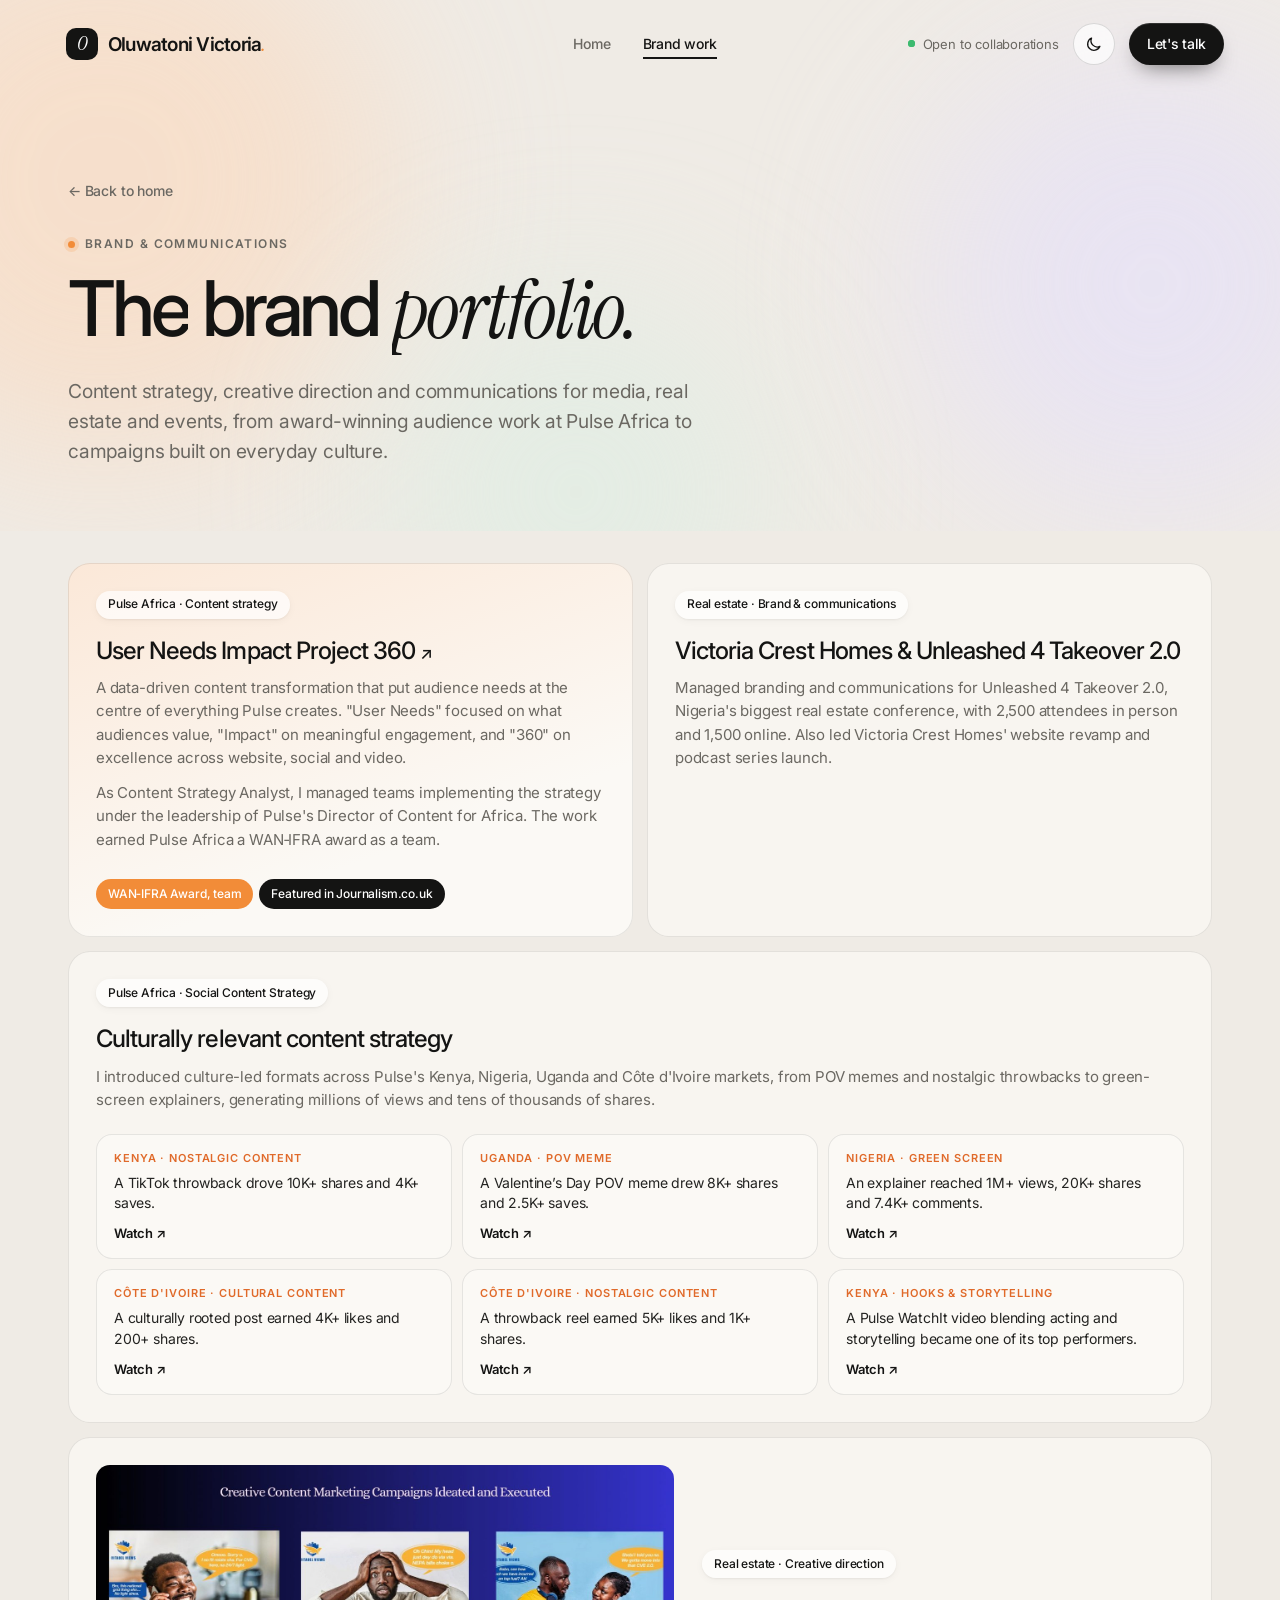
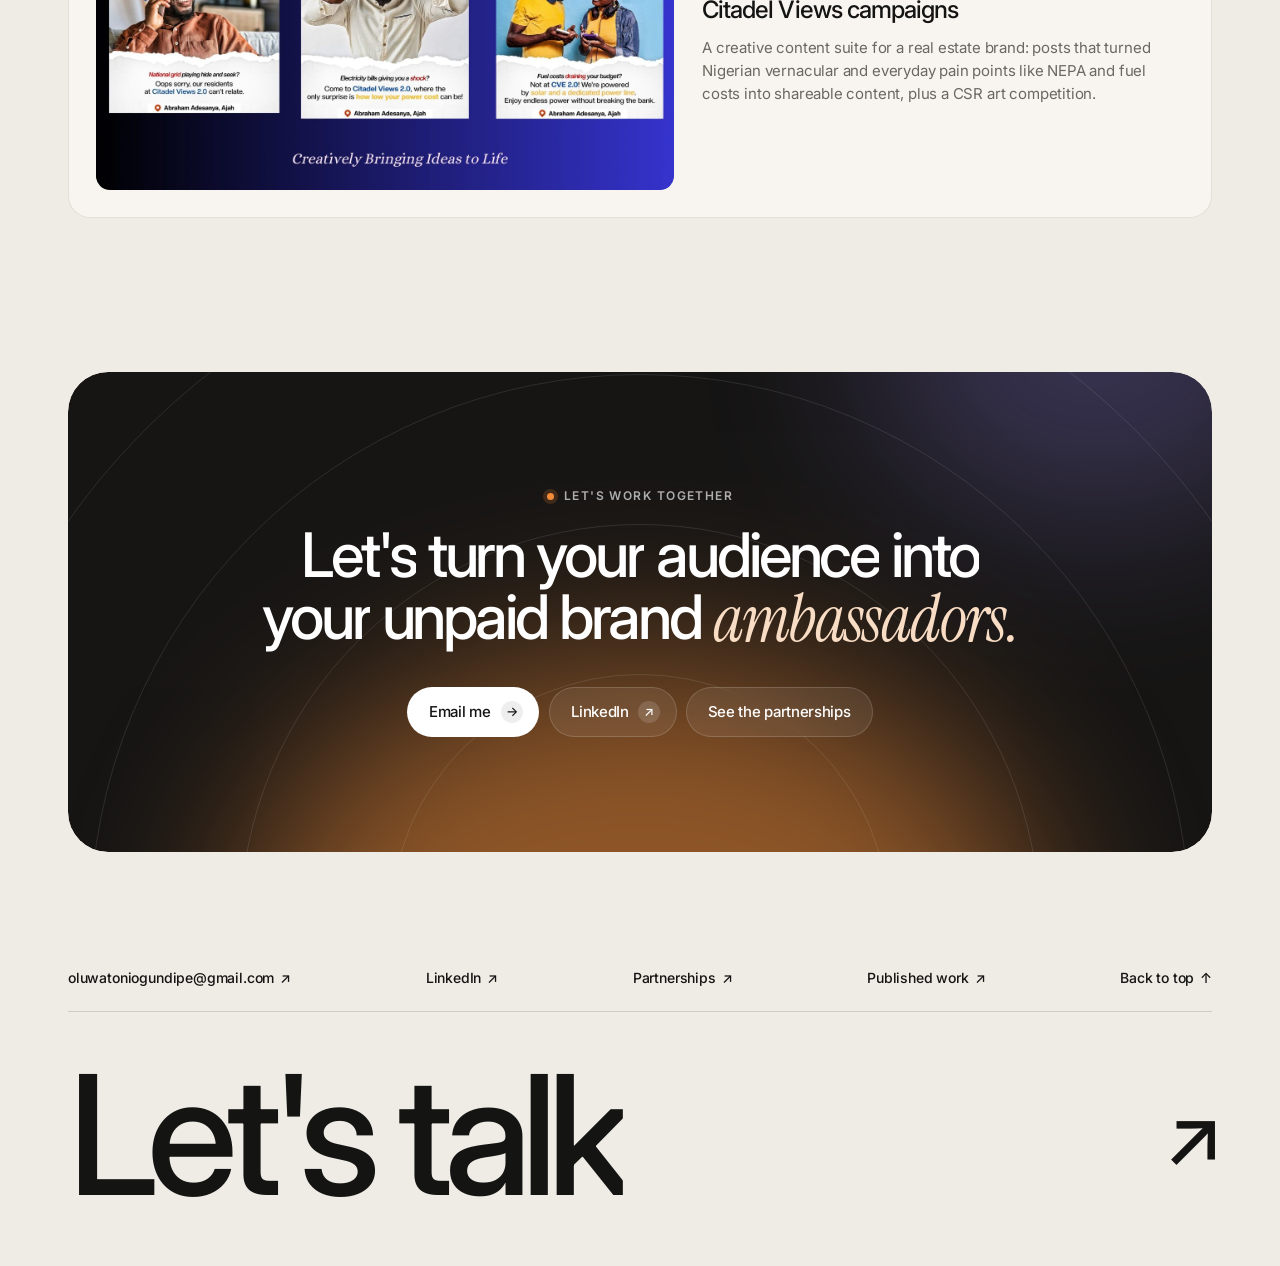
==== commit 48302a4c: "Fill case studies with new facts; merge What I do; fix keyboard menu - ART X: goal and exclusive con" ====
--- a/brand-work.html
+++ b/brand-work.html
@@ -46,7 +46,7 @@
       <button class="nav__burger" aria-label="Open menu" aria-expanded="false"><span></span><span></span></button>
     </div>
   </header>
-  <div class="sheet" aria-hidden="true">
+  <div class="sheet" aria-hidden="true" inert>
     <a href="index.html">Home</a><a href="brand-work.html">Brand work</a>
     <a href="#contact" class="btn btn--dark">Let's work together</a>
   </div>
@@ -68,7 +68,8 @@
           <span class="chip">Pulse Africa · Content strategy</span>
           <h4><a class="wcard__link" href="https://www.ringier.com/pulse-africa-wins-2025-wan-ifra-digital-media-awards-for-leading-audience-first-content-strategy-in-africa/" target="_blank" rel="noopener">User Needs Impact Project 360 <span aria-hidden="true">↗</span></a></h4>
           <p>A data-driven content transformation that put audience needs at the centre of everything Pulse creates. "User Needs" focused on what audiences value, "Impact" on meaningful engagement, and "360" on excellence across website, social and video.</p>
-          <div class="wcard__tags"><span>WAN‑IFRA Award</span><span>Featured in Journalism.co.uk</span></div>
+          <p>As Content Strategy Analyst, I managed teams implementing the strategy under the leadership of Pulse's Director of Content for Africa. The work earned Pulse Africa a WAN‑IFRA award as a team.</p>
+          <div class="wcard__tags"><span>WAN‑IFRA Award, team</span><span>Featured in Journalism.co.uk</span></div>
         </article>
         <article class="wcard" data-fade data-d="1">
           <span class="chip">Real estate · Brand &amp; communications</span>
@@ -108,6 +109,7 @@
         <h2 class="h2" data-split>Let's turn your audience into your unpaid brand <em>ambassadors.</em></h2>
         <div class="cta__btns">
           <a href="https://mail.google.com/mail/?view=cm&amp;fs=1&amp;to=oluwatoniogundipe@gmail.com" target="_blank" rel="noopener" class="btn btn--light">Email me <span class="btn__arrow">→</span></a>
+          <a href="https://www.linkedin.com/in/oluwatoni-ogundipe-a9582a395" target="_blank" rel="noopener" class="btn btn--glass">LinkedIn <span class="btn__arrow">↗</span></a>
           <a href="index.html#partnerships" class="btn btn--glass">See the partnerships</a>
         </div>
       </div>
@@ -119,6 +121,7 @@
     <div class="wrap">
       <div class="footer__links">
         <a href="https://mail.google.com/mail/?view=cm&amp;fs=1&amp;to=oluwatoniogundipe@gmail.com" target="_blank" rel="noopener">oluwatoniogundipe@gmail.com <span>↗</span></a>
+        <a href="https://www.linkedin.com/in/oluwatoni-ogundipe-a9582a395" target="_blank" rel="noopener">LinkedIn <span>↗</span></a>
         <a href="index.html#partnerships">Partnerships <span>↗</span></a>
         <a href="index.html#writing">Published work <span>↗</span></a>
         <a href="#top">Back to top <span>↑</span></a>
--- a/css/style.css
+++ b/css/style.css
@@ -870,3 +870,34 @@
 .cta__card .h2 em, .sh--dark .h2 em, .cs-metric div:nth-child(2) strong { color: #f9dcc4; }
 :root[data-theme="dark"] .stack .proj__media.ph { background: none; }
 :root[data-theme="dark"] .pf__card--fix .pf__icon { background: var(--ink); color: var(--on-ink); }
+
+/* ---------- What I do: statement + merged strengths and capabilities ---------- */
+.expertise { text-align: center; }
+.strengths { display: grid; grid-template-columns: repeat(3, 1fr); gap: 14px; margin-top: clamp(48px, 6vw, 80px); text-align: left; }
+.strength { display: flex; flex-direction: column; padding: 28px 28px 24px; border-radius: 24px; background: var(--card); box-shadow: inset 0 0 0 1px var(--line); transition: transform .5s var(--ease), box-shadow .5s var(--ease); }
+.strength:hover { transform: translateY(-4px); box-shadow: inset 0 0 0 1px var(--line), var(--sh); }
+.strength .numeral { font-size: clamp(88px, 8vw, 120px); line-height: .8; }
+.strength h3 { margin: -6px 0 10px; font-size: 24px; font-weight: 500; letter-spacing: -0.04em; }
+.strength > p:not(.strength__proof) { margin: 0; color: var(--muted); font-size: 15px; }
+.strength__list { list-style: none; margin: 20px 0 0; padding: 0; display: grid; gap: 9px; }
+.strength__list li { position: relative; padding-left: 18px; font-size: 14px; line-height: 1.45; color: var(--ink-2); }
+.strength__list li::before { content: ""; position: absolute; left: 0; top: .62em; width: 8px; height: 1.5px; background: var(--accent); }
+.strength__proof { margin: auto 0 0; padding-top: 18px; margin-top: 22px; border-top: 1px solid var(--line); font-size: 13px; font-weight: 500; color: var(--ink); }
+@media (max-width: 1080px) { .strengths { grid-template-columns: 1fr 1fr; } .strength:last-child { grid-column: 1 / -1; } }
+@media (max-width: 860px) { .strengths { grid-template-columns: 1fr; } }
+
+/* ---------- Case pages: three metrics, story block, caption ---------- */
+.cs-metric--3 { grid-template-columns: repeat(3, 1fr); }
+.cs-metric--3 div:nth-child(2) strong { color: #fff; }
+.cs-metric--3 div:nth-child(3) strong { color: #f9dcc4; }
+.cs-metric--3 strong { font-size: clamp(40px, 5.4vw, 76px); }
+.cs-caption { margin: 12px 0 0; text-align: center; font-family: var(--serif); font-style: italic; font-size: 17px; color: var(--muted); }
+.cs-story { display: grid; grid-template-columns: 0.9fr 1.1fr; gap: clamp(24px, 4vw, 56px); align-items: center; margin-top: 14px; padding: clamp(20px, 3vw, 32px); border-radius: 28px; background: var(--card); box-shadow: inset 0 0 0 1px var(--line); }
+.cs-story figure { margin: 0; border-radius: 20px; overflow: hidden; }
+.cs-story img { width: 100%; aspect-ratio: 4 / 5; object-fit: cover; }
+.cs-story .h3 { margin: 0 0 14px; font-size: clamp(28px, 3vw, 40px); font-weight: 500; letter-spacing: -0.045em; line-height: 1.05; }
+.cs-story p:not(.eyebrow) { margin: 0 0 12px; color: var(--muted); }
+.fsr a { text-decoration: underline; text-underline-offset: 3px; }
+@media (max-width: 860px) { .cs-story, .cs-metric--3 { grid-template-columns: 1fr; } }
+
+.cs-metric--3 strong { white-space: nowrap; font-size: clamp(36px, 4.4vw, 64px); }
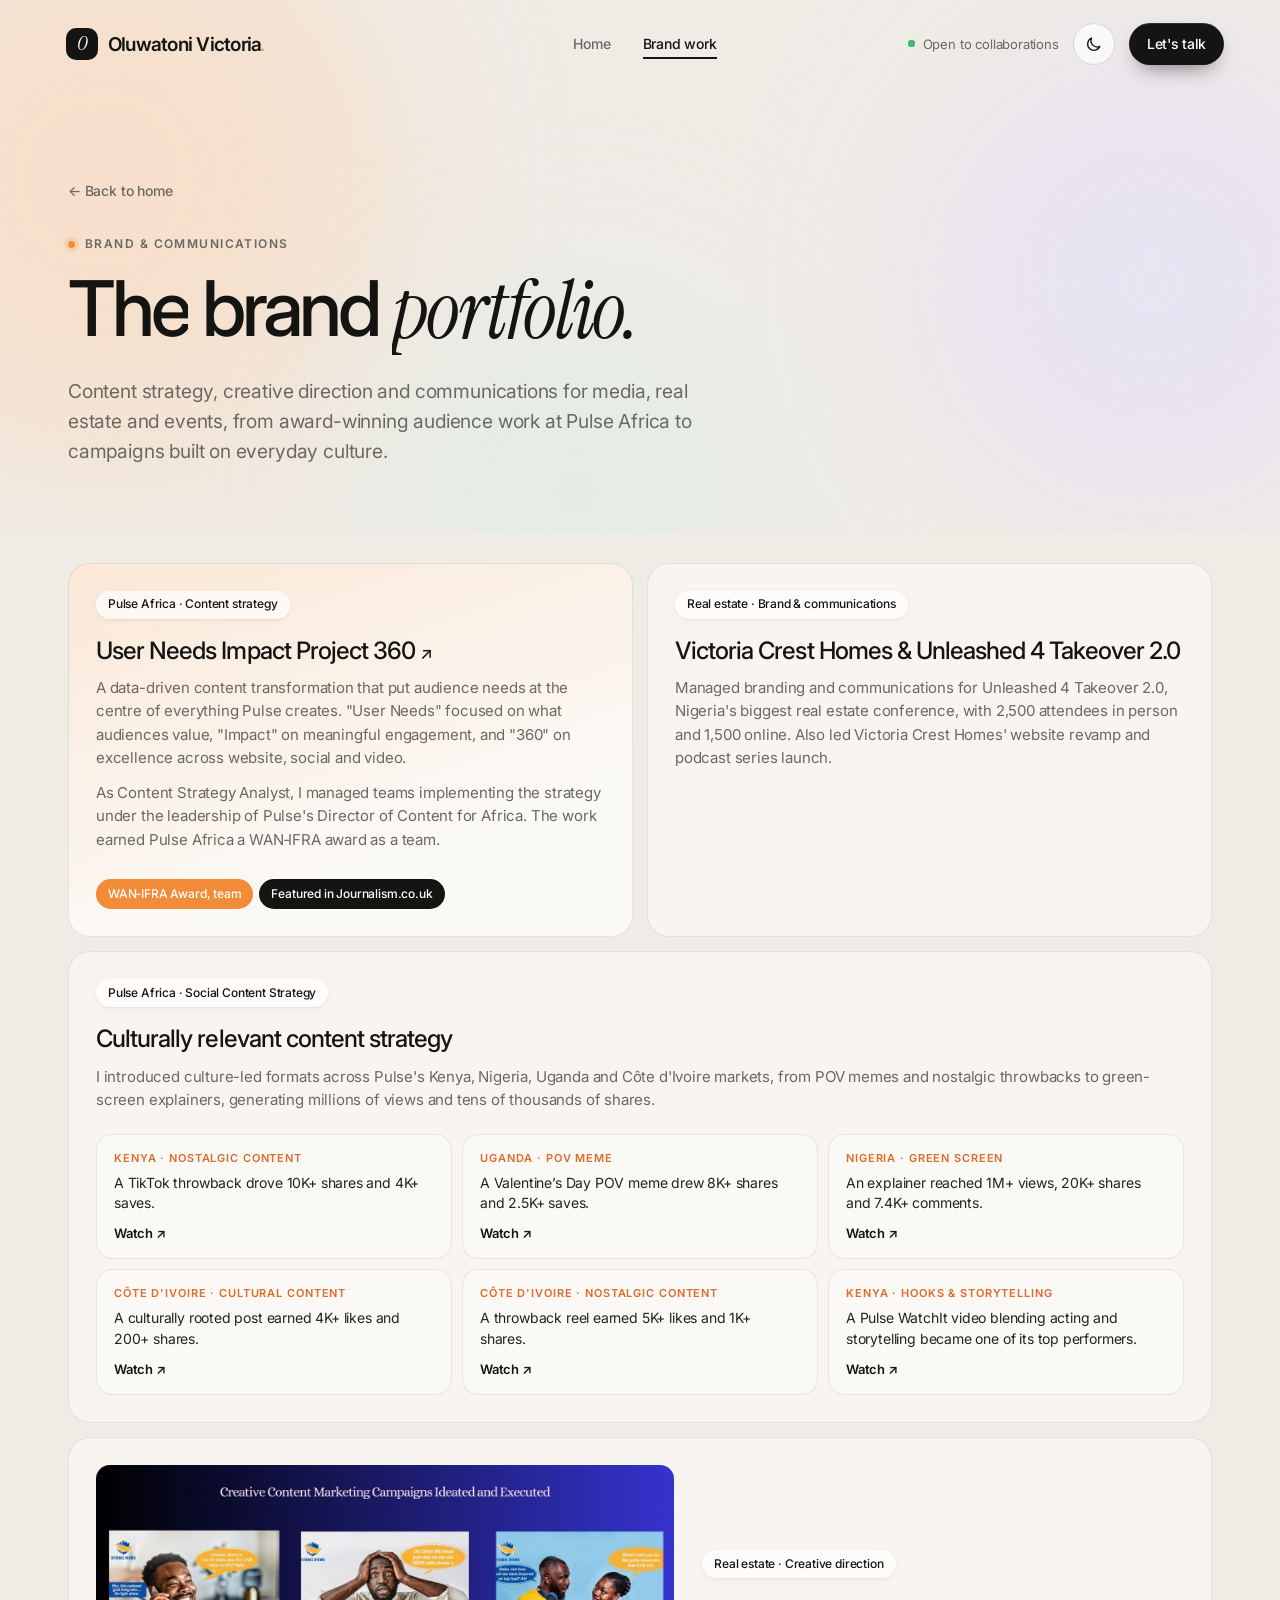
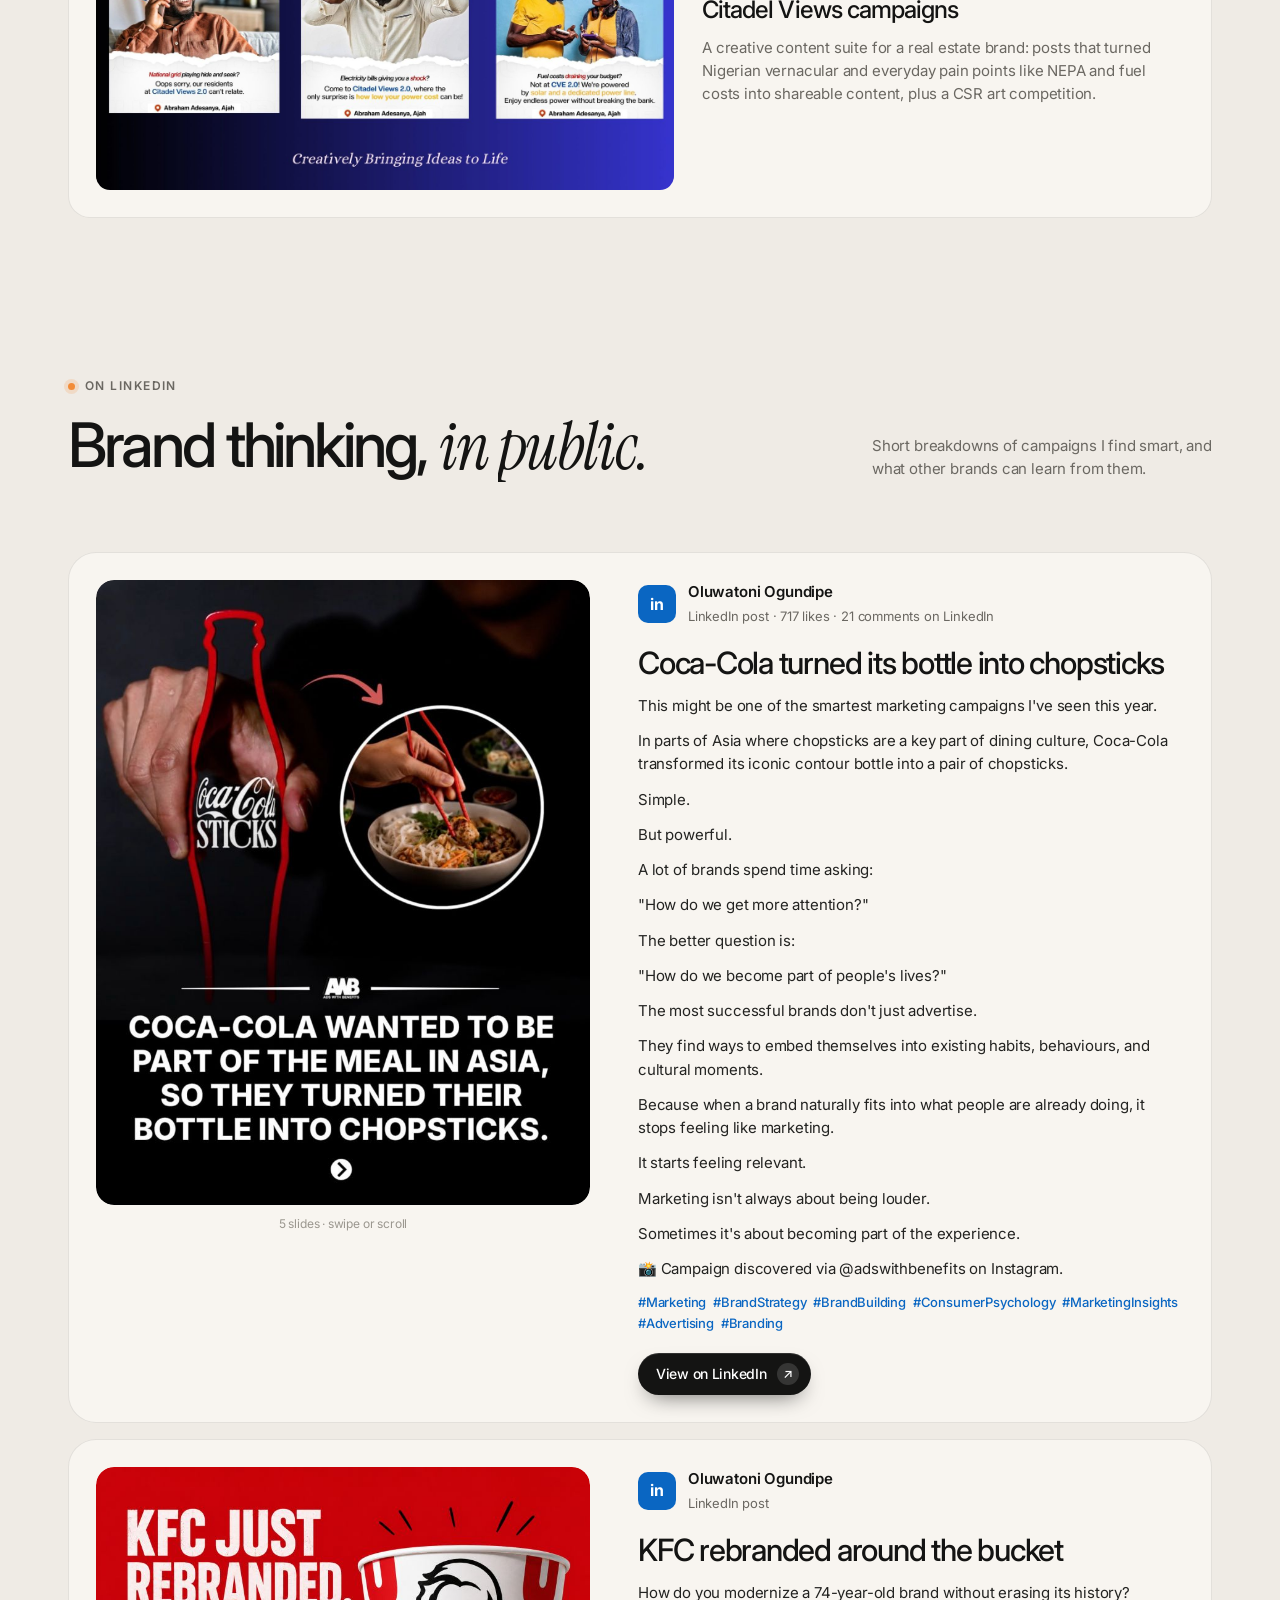
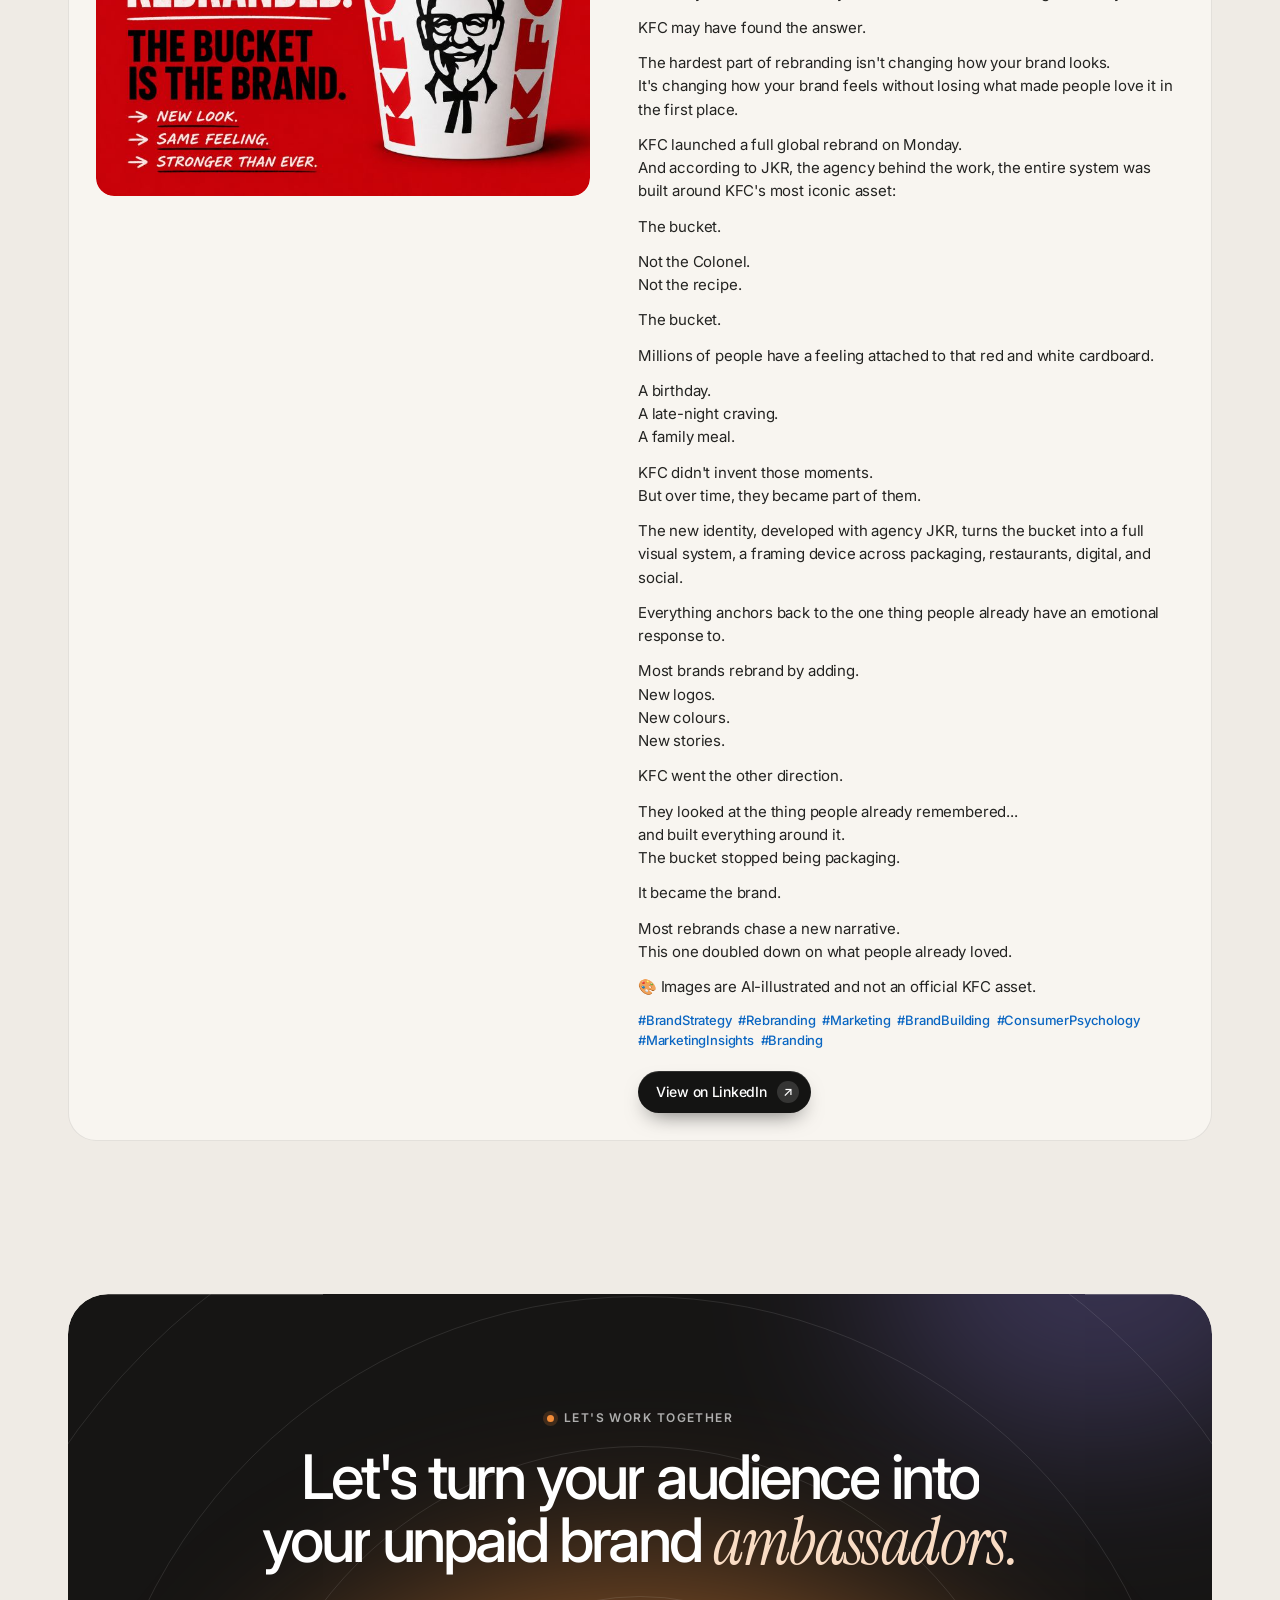
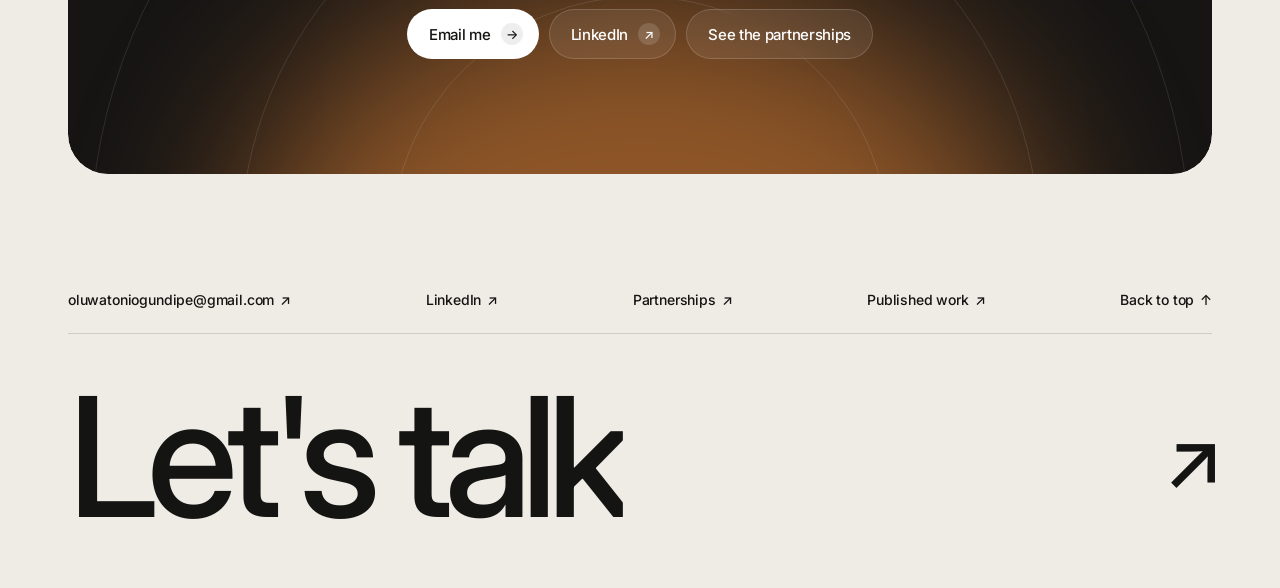
==== commit 70cb912e: "Add LinkedIn posts to the brand portfolio; refine homepage copy - Brand portfolio: Brand thinking, i" ====
--- a/brand-work.html
+++ b/brand-work.html
@@ -100,6 +100,93 @@
       </div>
     </section>
 
+    <!-- ================= LINKEDIN: BRAND THINKING ================= -->
+    <section class="wrap li-posts section">
+      <header class="sh sh--split">
+        <div>
+          <p class="eyebrow">On LinkedIn</p>
+          <h2 class="h2" data-split>Brand thinking, <em>in public.</em></h2>
+        </div>
+        <p class="sh__aside">Short breakdowns of campaigns I find smart, and what other brands can learn from them.</p>
+      </header>
+      <div class="li-list">
+        <article class="li-post" data-fade>
+          <div class="li-post__visual">
+            <div class="li-post__media li-post__media--carousel" tabindex="0" aria-label="Post images">
+              <img src="assets/linkedin/coca-cola-chopsticks-1.jpg" alt="Coca-Cola wanted to be part of the meal in Asia, so they turned their bottle into chopsticks" loading="lazy" />
+              <img src="assets/linkedin/coca-cola-chopsticks-2.jpg" alt="In a lot of Asian countries, chopsticks aren&#x27;t just cutlery, they&#x27;re part of the meal ritual" loading="lazy" />
+              <img src="assets/linkedin/coca-cola-chopsticks-3.jpg" alt="Coke took the shape of its iconic bottle and reshaped it into chopsticks" loading="lazy" />
+              <img src="assets/linkedin/coca-cola-chopsticks-4.jpg" alt="Instead of sitting next to your noodles, Coke became the thing you eat with" loading="lazy" />
+              <img src="assets/linkedin/coca-cola-chopsticks-5.jpg" alt="But not every brand can do this, it&#x27;s the kind of move only Coke can pull off" loading="lazy" />
+            </div>
+            <p class="li-post__hint">5 slides · swipe or scroll</p>
+          </div>
+          <div class="li-post__body">
+            <div class="li-post__head">
+              <span class="li-post__badge" aria-hidden="true">in</span>
+              <div><b>Oluwatoni Ogundipe</b><small>LinkedIn post · 717 likes · 21 comments on LinkedIn</small></div>
+            </div>
+            <h3>Coca-Cola turned its bottle into chopsticks</h3>
+            <div class="li-post__caption">
+              <p>This might be one of the smartest marketing campaigns I&#x27;ve seen this year.</p>
+              <p>In parts of Asia where chopsticks are a key part of dining culture, Coca-Cola transformed its iconic contour bottle into a pair of chopsticks.</p>
+              <p>Simple.</p>
+              <p>But powerful.</p>
+              <p>A lot of brands spend time asking:</p>
+              <p>&quot;How do we get more attention?&quot;</p>
+              <p>The better question is:</p>
+              <p>&quot;How do we become part of people&#x27;s lives?&quot;</p>
+              <p>The most successful brands don&#x27;t just advertise.</p>
+              <p>They find ways to embed themselves into existing habits, behaviours, and cultural moments.</p>
+              <p>Because when a brand naturally fits into what people are already doing, it stops feeling like marketing.</p>
+              <p>It starts feeling relevant.</p>
+              <p>Marketing isn&#x27;t always about being louder.</p>
+              <p>Sometimes it&#x27;s about becoming part of the experience.</p>
+              <p>📸 Campaign discovered via @adswithbenefits on Instagram.</p>
+            </div>
+            <p class="li-post__tags">#Marketing #BrandStrategy #BrandBuilding #ConsumerPsychology #MarketingInsights #Advertising #Branding</p>
+            <a href="https://www.linkedin.com/posts/oluwatoni-ogundipe-a9582a395_marketing-brandstrategy-brandbuilding-ugcPost-7468260503937753088-a1QZ/" target="_blank" rel="noopener" class="btn btn--dark btn--sm">View on LinkedIn <span class="btn__arrow">↗</span></a>
+          </div>
+        </article>
+        <article class="li-post" data-fade data-d="1">
+          <div class="li-post__visual">
+            <div class="li-post__media" tabindex="0" aria-label="Post images">
+              <img src="assets/linkedin/kfc-bucket-rebrand-1.jpg" alt="KFC just rebranded. The bucket is the brand. AI-illustrated image" loading="lazy" />
+            </div>
+          </div>
+          <div class="li-post__body">
+            <div class="li-post__head">
+              <span class="li-post__badge" aria-hidden="true">in</span>
+              <div><b>Oluwatoni Ogundipe</b><small>LinkedIn post</small></div>
+            </div>
+            <h3>KFC rebranded around the bucket</h3>
+            <div class="li-post__caption">
+              <p>How do you modernize a 74-year-old brand without erasing its history?</p>
+              <p>KFC may have found the answer.</p>
+              <p>The hardest part of rebranding isn&#x27;t changing how your brand looks.<br />It&#x27;s changing how your brand feels without losing what made people love it in the first place.</p>
+              <p>KFC launched a full global rebrand on Monday.<br />And according to JKR, the agency behind the work, the entire system was built around KFC&#x27;s most iconic asset:</p>
+              <p>The bucket.</p>
+              <p>Not the Colonel.<br />Not the recipe.</p>
+              <p>The bucket.</p>
+              <p>Millions of people have a feeling attached to that red and white cardboard.</p>
+              <p>A birthday.<br />A late-night craving.<br />A family meal.</p>
+              <p>KFC didn&#x27;t invent those moments.<br />But over time, they became part of them.</p>
+              <p>The new identity, developed with agency JKR, turns the bucket into a full visual system, a framing device across packaging, restaurants, digital, and social.</p>
+              <p>Everything anchors back to the one thing people already have an emotional response to.</p>
+              <p>Most brands rebrand by adding.<br />New logos.<br />New colours.<br />New stories.</p>
+              <p>KFC went the other direction.</p>
+              <p>They looked at the thing people already remembered...<br />and built everything around it.<br />The bucket stopped being packaging.</p>
+              <p>It became the brand.</p>
+              <p>Most rebrands chase a new narrative.<br />This one doubled down on what people already loved.</p>
+              <p>🎨 Images are AI-illustrated and not an official KFC asset.</p>
+            </div>
+            <p class="li-post__tags">#BrandStrategy #Rebranding #Marketing #BrandBuilding #ConsumerPsychology #MarketingInsights #Branding</p>
+            <a href="https://www.linkedin.com/posts/oluwatoni-ogundipe-a9582a395_brandstrategy-rebranding-marketing-share-7472764885232340992-G-pb/" target="_blank" rel="noopener" class="btn btn--dark btn--sm">View on LinkedIn <span class="btn__arrow">↗</span></a>
+          </div>
+        </article>
+      </div>
+    </section>
+
     <!-- ================= CTA ================= -->
     <section class="cta wrap" id="contact">
       <div class="cta__card" data-fade>
--- a/css/style.css
+++ b/css/style.css
@@ -901,3 +901,22 @@
 @media (max-width: 860px) { .cs-story, .cs-metric--3 { grid-template-columns: 1fr; } }
 
 .cs-metric--3 strong { white-space: nowrap; font-size: clamp(36px, 4.4vw, 64px); }
+
+/* ---------- Brand portfolio: LinkedIn posts ---------- */
+.li-list { display: grid; gap: 16px; }
+.li-post { display: grid; grid-template-columns: minmax(0, 0.95fr) minmax(0, 1.05fr); gap: clamp(24px, 4vw, 48px); padding: clamp(18px, 2.5vw, 28px); border-radius: 28px; background: var(--card); box-shadow: inset 0 0 0 1px var(--line); align-items: start; }
+.li-post__visual { position: sticky; top: 100px; }
+.li-post__media { display: flex; gap: 10px; overflow-x: auto; scroll-snap-type: x mandatory; border-radius: 18px; scrollbar-width: thin; }
+.li-post__media img { flex: 0 0 100%; width: 100%; scroll-snap-align: start; border-radius: 18px; object-fit: cover; background: var(--bg-2); }
+.li-post__media--carousel img { flex-basis: 86%; }
+.li-post__media:focus-visible { outline: 3px solid var(--accent); outline-offset: 3px; }
+.li-post__hint { margin: 10px 0 0; font-size: 12px; color: var(--muted-2); text-align: center; }
+.li-post__head { display: flex; align-items: center; gap: 12px; margin-bottom: 18px; }
+.li-post__badge { display: grid; place-items: center; width: 38px; height: 38px; border-radius: 10px; background: #0a66c2; color: #fff; font-weight: 700; font-size: 16px; letter-spacing: -.02em; }
+.li-post__head b { display: block; font-size: 15px; font-weight: 600; }
+.li-post__head small { color: var(--muted); font-size: 13px; }
+.li-post h3 { margin: 0 0 14px; font-size: clamp(24px, 2.4vw, 32px); font-weight: 500; letter-spacing: -0.04em; line-height: 1.1; }
+.li-post__caption p { margin: 0 0 12px; color: var(--ink-2); font-size: 15px; line-height: 1.55; }
+.li-post__tags { margin: 4px 0 20px; font-size: 13px; font-weight: 500; color: #0a66c2; word-spacing: 4px; }
+:root[data-theme="dark"] .li-post__tags { color: #70b5f9; }
+@media (max-width: 860px) { .li-post { grid-template-columns: 1fr; } .li-post__visual { position: static; } }
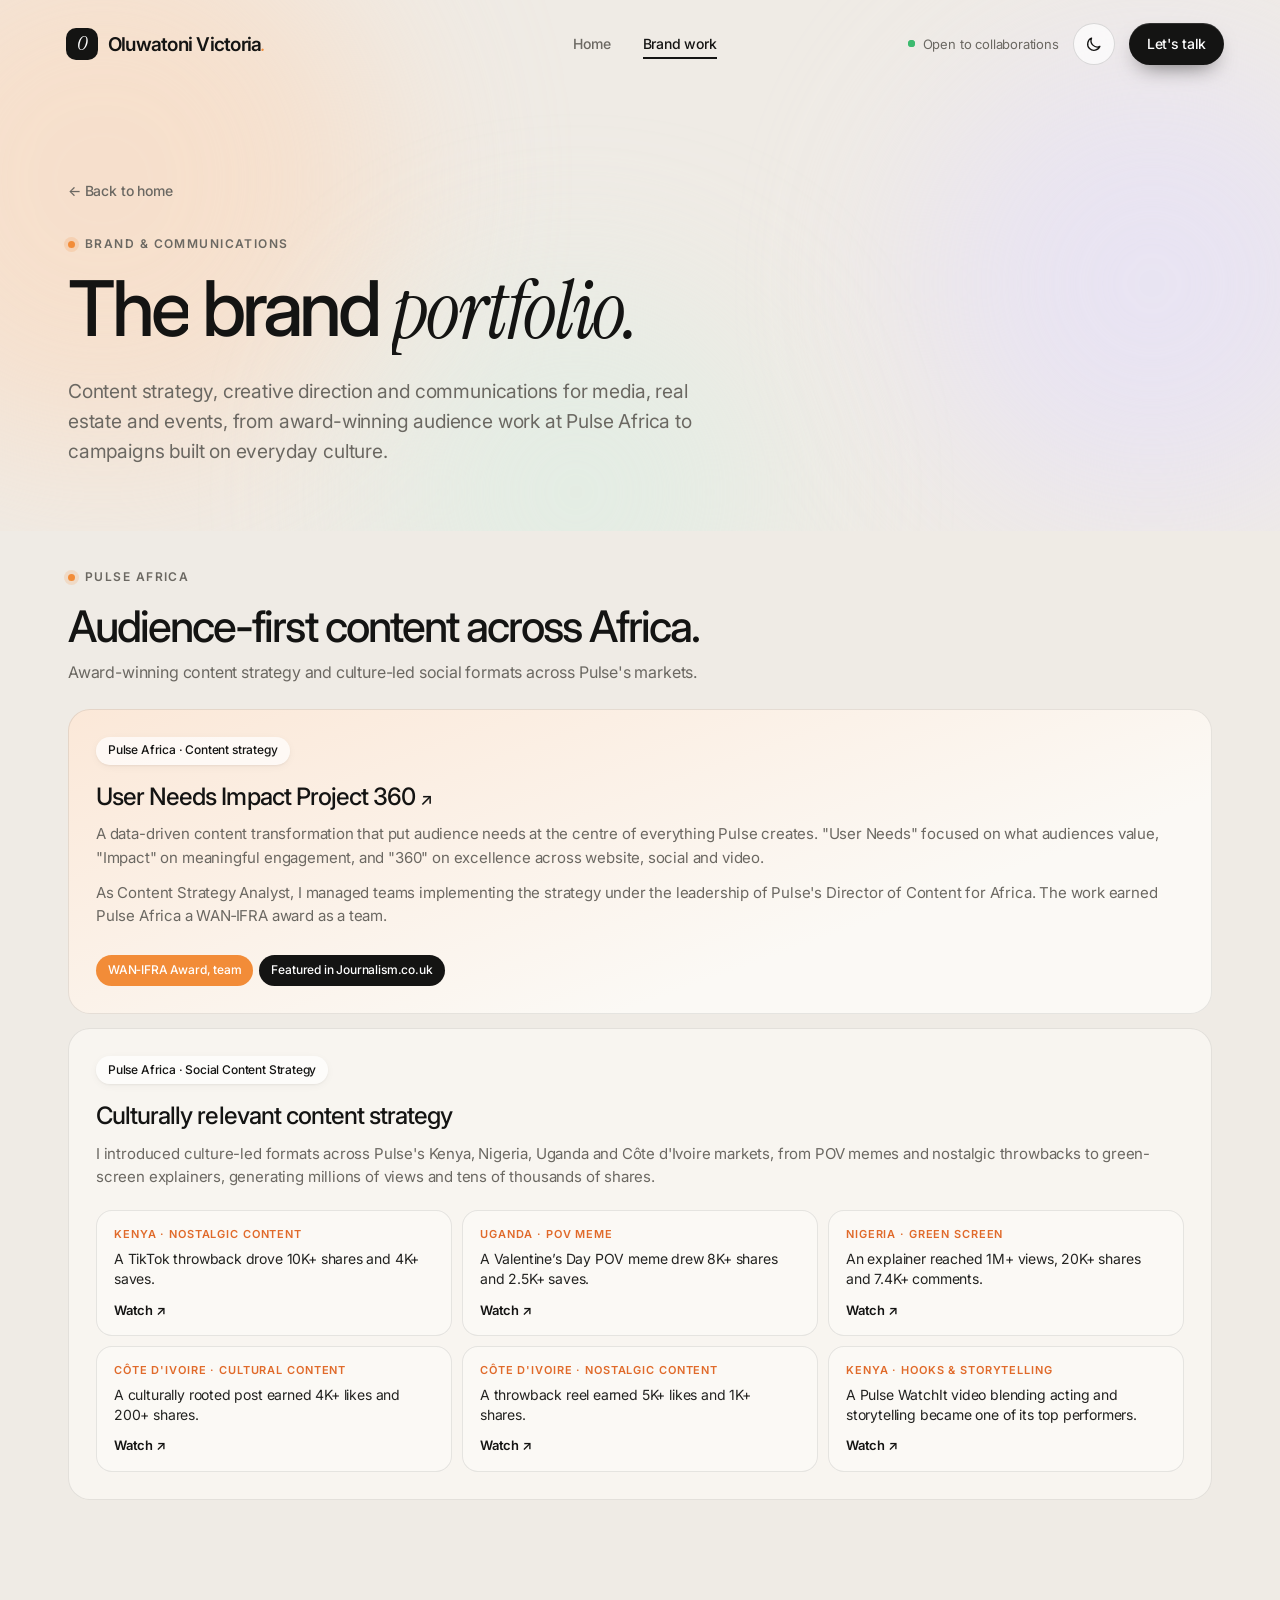
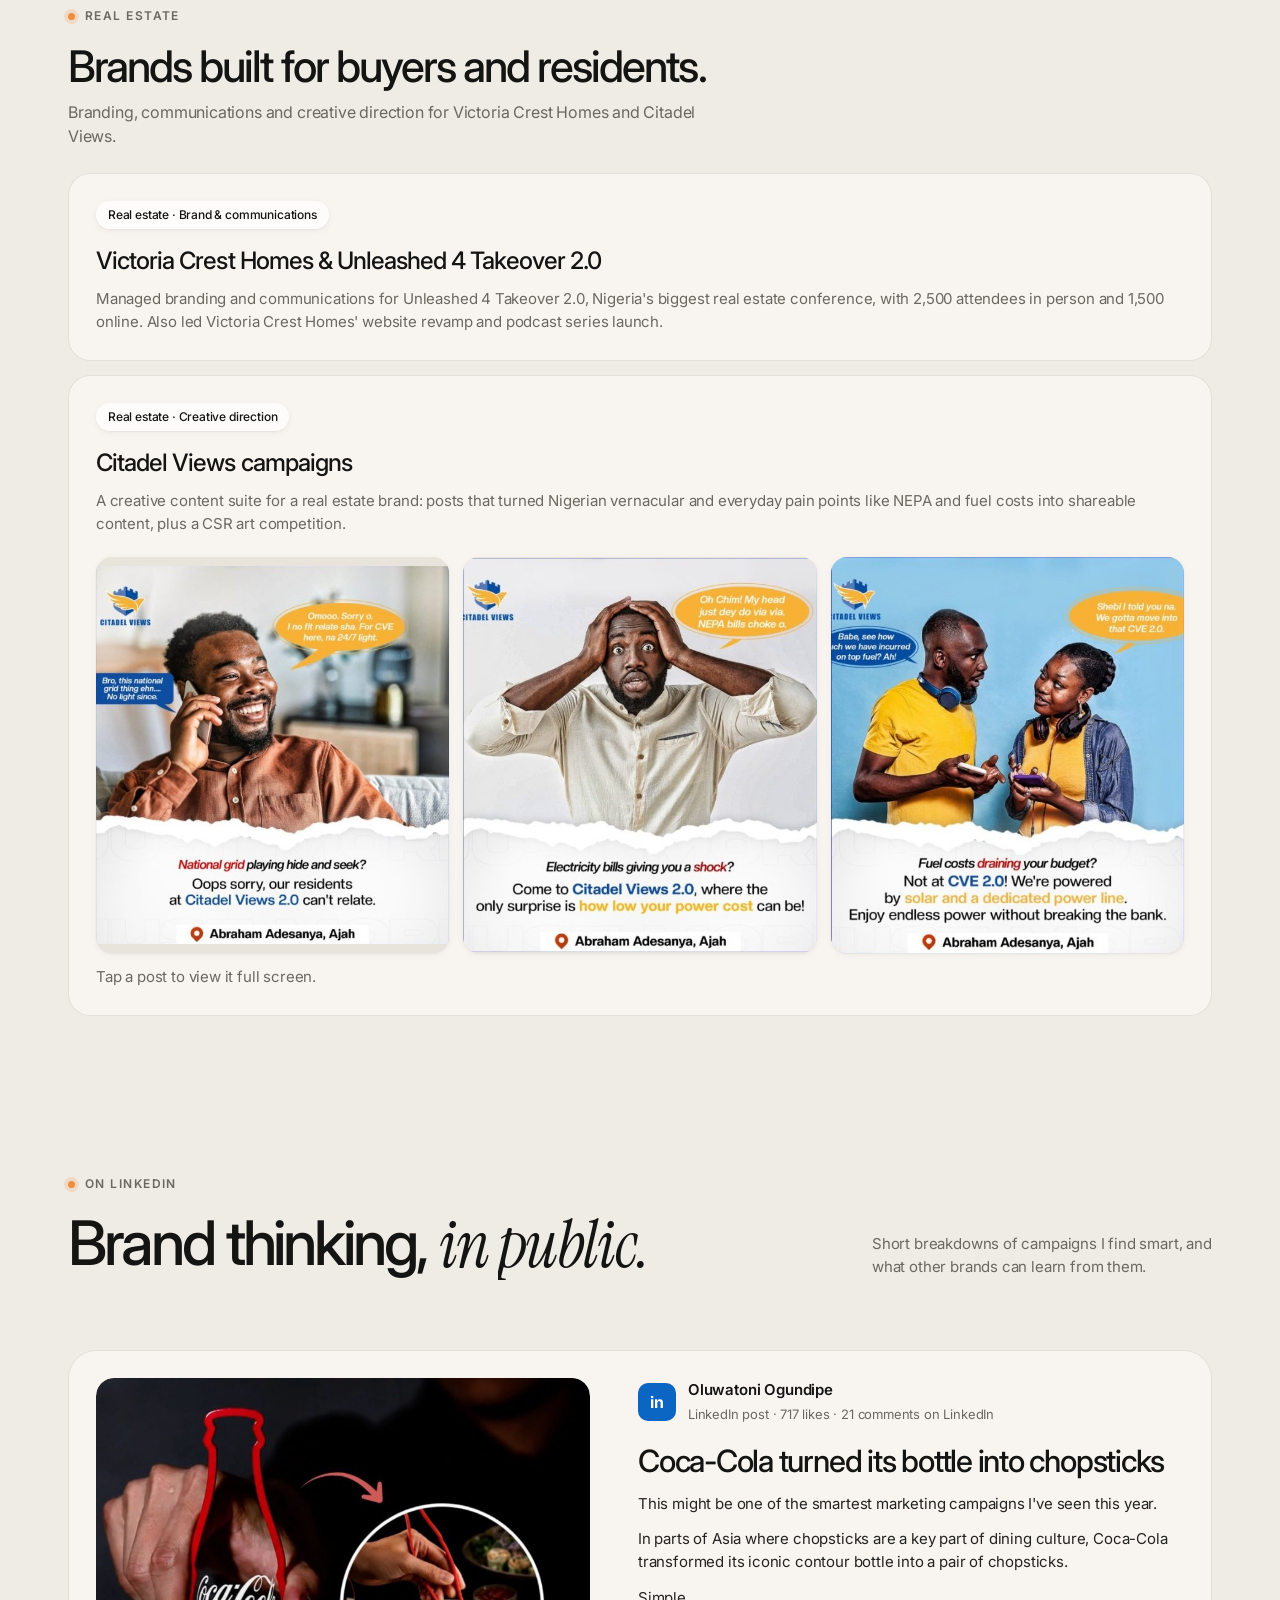
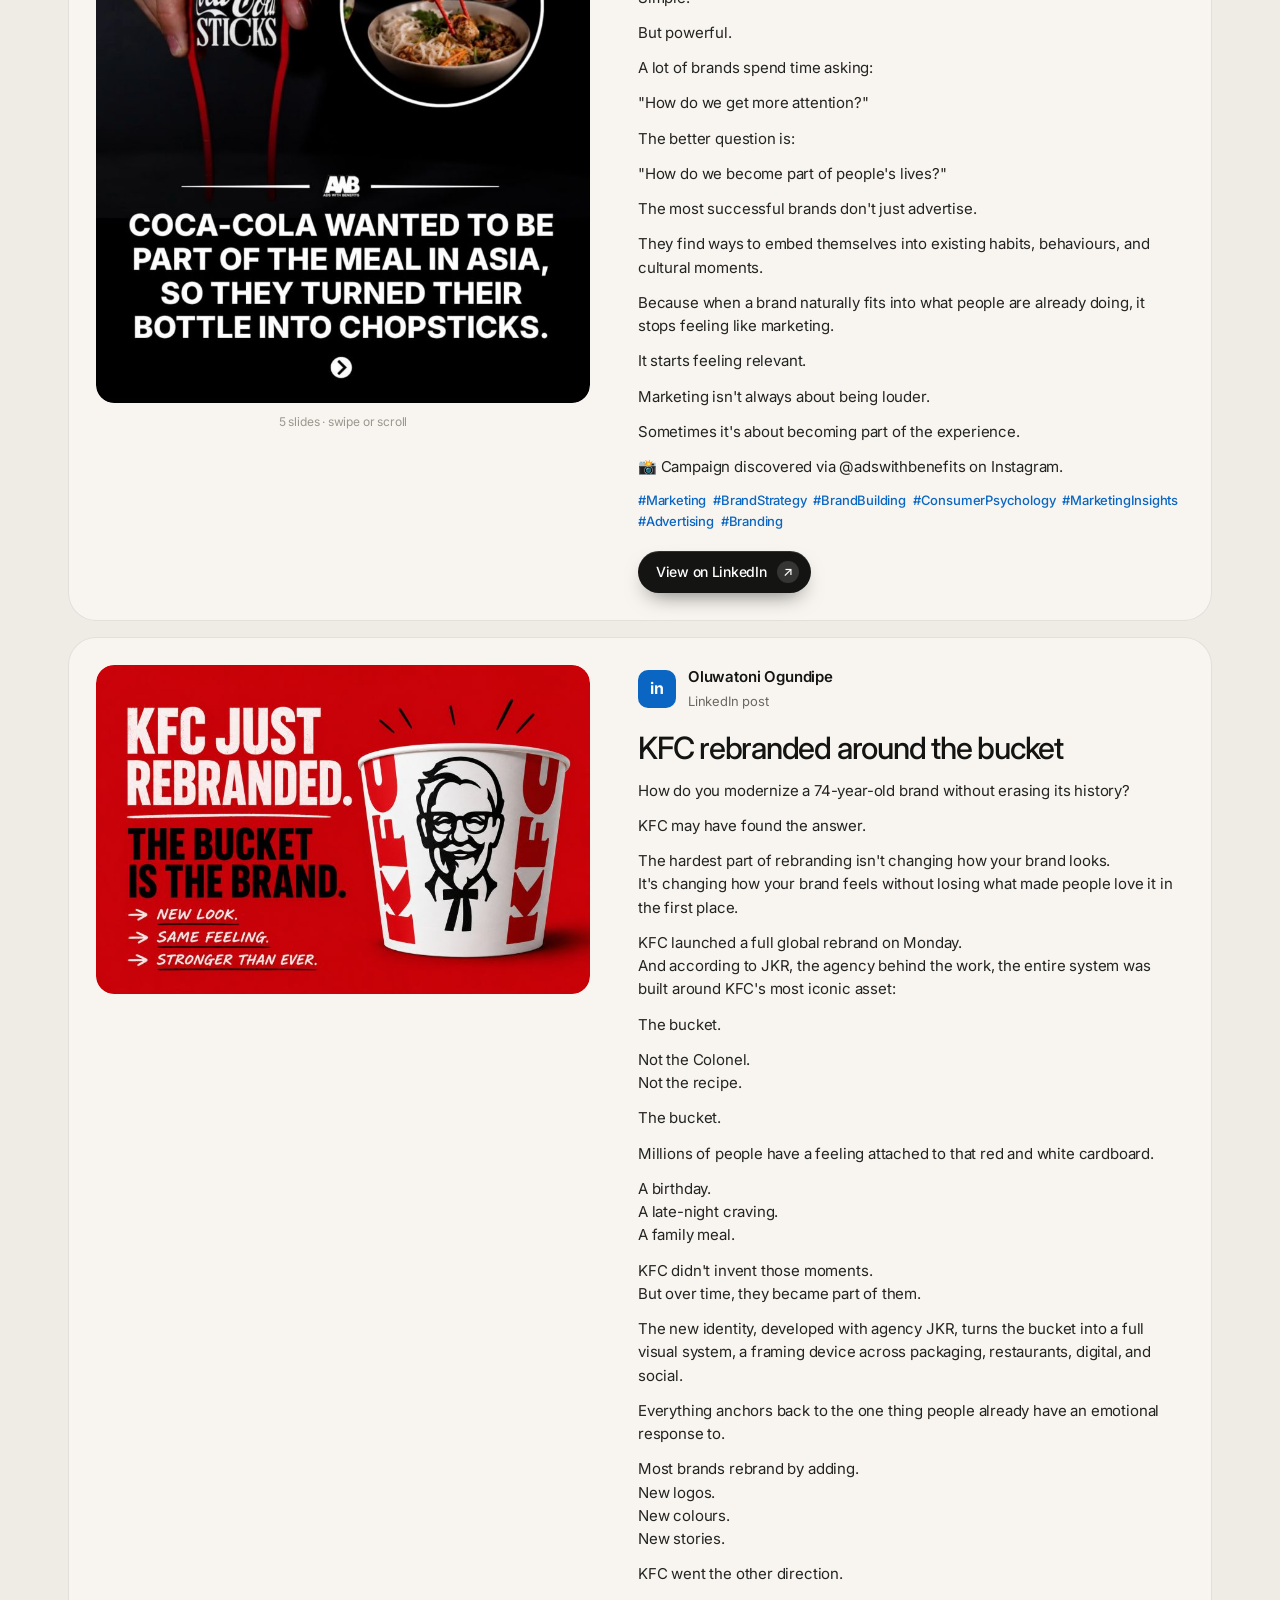
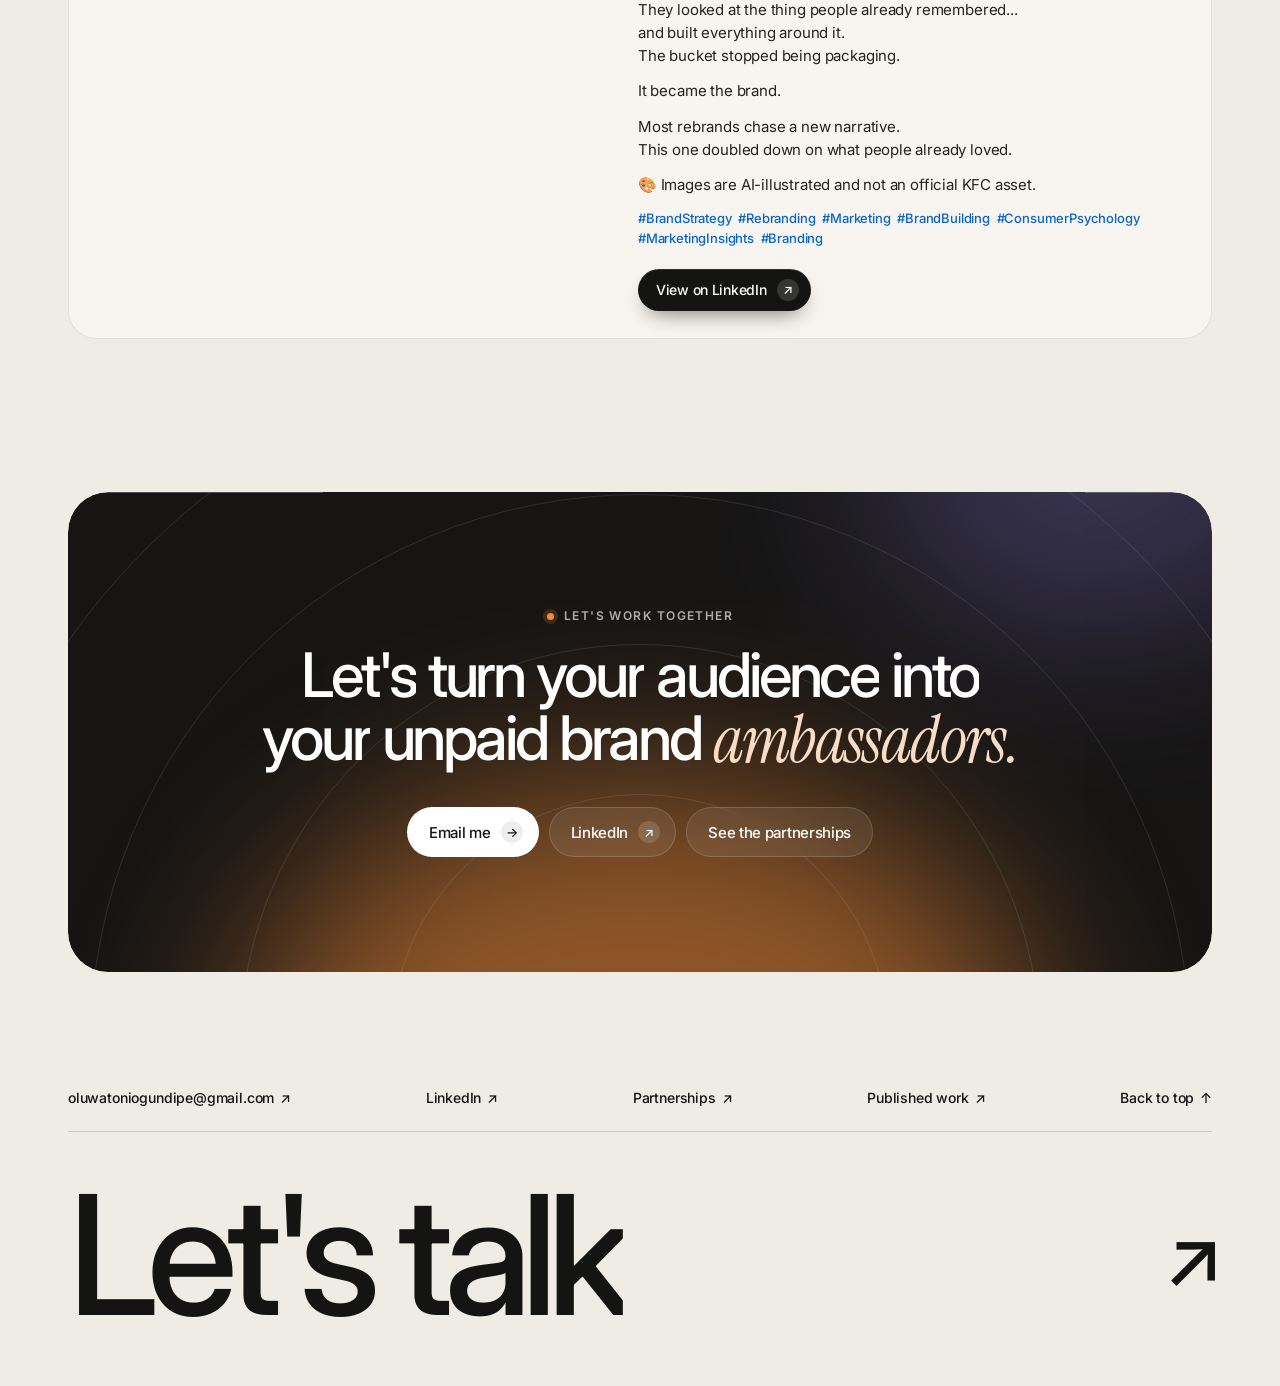
==== commit 3adae0c2: "Group brand portfolio by office; interactive Citadel Views gallery - Brand portfolio now has a Pulse" ====
--- a/brand-work.html
+++ b/brand-work.html
@@ -63,7 +63,13 @@
     </section>
 
     <section class="wrap brand-work-page">
-            <div class="wgrid">
+      <div class="office" id="pulse-africa">
+        <header class="office__head" data-fade>
+          <p class="eyebrow">Pulse Africa</p>
+          <h2 class="h3">Audience-first content across Africa.</h2>
+          <p>Award-winning content strategy and culture-led social formats across Pulse's markets.</p>
+        </header>
+        <div class="wgrid wgrid--office">
         <article class="wcard wcard--award" data-fade>
           <span class="chip">Pulse Africa · Content strategy</span>
           <h4><a class="wcard__link" href="https://www.ringier.com/pulse-africa-wins-2025-wan-ifra-digital-media-awards-for-leading-audience-first-content-strategy-in-africa/" target="_blank" rel="noopener">User Needs Impact Project 360 <span aria-hidden="true">↗</span></a></h4>
@@ -71,12 +77,7 @@
           <p>As Content Strategy Analyst, I managed teams implementing the strategy under the leadership of Pulse's Director of Content for Africa. The work earned Pulse Africa a WAN‑IFRA award as a team.</p>
           <div class="wcard__tags"><span>WAN‑IFRA Award, team</span><span>Featured in Journalism.co.uk</span></div>
         </article>
-        <article class="wcard" data-fade data-d="1">
-          <span class="chip">Real estate · Brand &amp; communications</span>
-          <h4>Victoria Crest Homes &amp; Unleashed 4 Takeover 2.0</h4>
-          <p>Managed branding and communications for Unleashed 4 Takeover 2.0, Nigeria's biggest real estate conference, with 2,500 attendees in person and 1,500 online. Also led Victoria Crest Homes' website revamp and podcast series launch.</p>
-        </article>
-        <article class="wcard wcard--social" data-fade>
+        <article class="wcard wcard--social" data-fade data-d="1">
           <span class="chip">Pulse Africa · Social Content Strategy</span>
           <h4>Culturally relevant content strategy</h4>
           <p>I introduced culture-led formats across Pulse's Kenya, Nigeria, Uganda and Côte d'Ivoire markets, from POV memes and nostalgic throwbacks to green-screen explainers, generating millions of views and tens of thousands of shares.</p>
@@ -89,14 +90,42 @@
             <li><a href="https://www.instagram.com/reel/DGidqP-ykz0/" target="_blank" rel="noopener"><small>Kenya · Hooks &amp; storytelling</small><span>A Pulse WatchIt video blending acting and storytelling became one of its top performers.</span><i>Watch ↗</i></a></li>
           </ul>
         </article>
-        <article class="wcard wcard--img wcard--wide" data-fade>
-          <figure class="wcard__media"><img src="assets/img/citadel-views-campaign.jpg" alt="Citadel Views social media campaign posts" loading="lazy" /></figure>
-          <div class="wcard__body">
+        </div>
+      </div>
+
+      <div class="office" id="real-estate">
+        <header class="office__head" data-fade>
+          <p class="eyebrow">Real estate</p>
+          <h2 class="h3">Brands built for buyers and residents.</h2>
+          <p>Branding, communications and creative direction for Victoria Crest Homes and Citadel Views.</p>
+        </header>
+        <div class="wgrid wgrid--office">
+        <article class="wcard wcard--wide-text" data-fade>
+          <span class="chip">Real estate · Brand &amp; communications</span>
+          <h4>Victoria Crest Homes &amp; Unleashed 4 Takeover 2.0</h4>
+          <p>Managed branding and communications for Unleashed 4 Takeover 2.0, Nigeria's biggest real estate conference, with 2,500 attendees in person and 1,500 online. Also led Victoria Crest Homes' website revamp and podcast series launch.</p>
+        </article>
+        <article class="wcard wcard--citadel" data-fade data-d="1">
           <span class="chip">Real estate · Creative direction</span>
           <h4>Citadel Views campaigns</h4>
           <p>A creative content suite for a real estate brand: posts that turned Nigerian vernacular and everyday pain points like NEPA and fuel costs into shareable content, plus a CSR art competition.</p>
-          </div>
-        </article>
+          <div class="cv-gallery">
+            <button type="button" class="cv-thumb" data-lightbox="citadel" data-src="assets/img/citadel-views-post-1.jpg" data-caption="National grid playing hide and seek? Oops sorry, our residents at Citadel Views 2.0 can't relate." aria-label="Open post 1 full screen">
+              <img src="assets/img/citadel-views-post-1.jpg" alt="Citadel Views post: a man on the phone saying &quot;Omooo. Sorry o. I no fit relate sha. For CVE here, na 24/7 light.&quot; with the line &quot;National grid playing hide and seek? Oops sorry, our residents at Citadel Views 2.0 can't relate.&quot;" loading="lazy" />
+              <span class="cv-thumb__zoom" aria-hidden="true">⤢</span>
+            </button>
+            <button type="button" class="cv-thumb" data-lightbox="citadel" data-src="assets/img/citadel-views-post-2.jpg" data-caption="Electricity bills giving you a shock? Come to Citadel Views 2.0, where the only surprise is how low your power cost can be!" aria-label="Open post 2 full screen">
+              <img src="assets/img/citadel-views-post-2.jpg" alt="Citadel Views post: a shocked man holding his head, saying &quot;Oh Chim! My head just dey do via via. NEPA bills choke o.&quot; with the line &quot;Electricity bills giving you a shock? Come to Citadel Views 2.0, where the only surprise is how low your power cost can be!&quot;" loading="lazy" />
+              <span class="cv-thumb__zoom" aria-hidden="true">⤢</span>
+            </button>
+            <button type="button" class="cv-thumb" data-lightbox="citadel" data-src="assets/img/citadel-views-post-3.jpg" data-caption="Fuel costs draining your budget? Not at CVE 2.0! We're powered by solar and a dedicated power line." aria-label="Open post 3 full screen">
+              <img src="assets/img/citadel-views-post-3.jpg" alt="Citadel Views post: a couple talking about fuel costs, &quot;Shebi I told you na. We gotta move into that CVE 2.0.&quot; with the line &quot;Fuel costs draining your budget? Not at CVE 2.0! We're powered by solar and a dedicated power line. Enjoy endless power without breaking the bank.&quot;" loading="lazy" />
+              <span class="cv-thumb__zoom" aria-hidden="true">⤢</span>
+            </button>
+          </div>
+          <p class="cv-hint">Tap a post to view it full screen.</p>
+        </article>
+        </div>
       </div>
     </section>
 
@@ -217,6 +246,16 @@
     </div>
   </footer>
 
+  <dialog class="lightbox" aria-label="Image viewer">
+    <figure>
+      <img src="assets/img/citadel-views-post-1.jpg" alt="" />
+      <figcaption></figcaption>
+    </figure>
+    <button type="button" class="lightbox__btn lightbox__prev" aria-label="Previous image">‹</button>
+    <button type="button" class="lightbox__btn lightbox__next" aria-label="Next image">›</button>
+    <button type="button" class="lightbox__btn lightbox__close" aria-label="Close">×</button>
+  </dialog>
+
   <script src="js/main.js"></script>
 </body>
 </html>
--- a/css/style.css
+++ b/css/style.css
@@ -920,3 +920,38 @@
 .li-post__tags { margin: 4px 0 20px; font-size: 13px; font-weight: 500; color: #0a66c2; word-spacing: 4px; }
 :root[data-theme="dark"] .li-post__tags { color: #70b5f9; }
 @media (max-width: 860px) { .li-post { grid-template-columns: 1fr; } .li-post__visual { position: static; } }
+
+/* ---------- Brand portfolio: grouped by office ---------- */
+.office + .office { margin-top: clamp(64px, 8vw, 104px); }
+.office__head { max-width: 640px; margin-bottom: 24px; }
+.office__head .h3 { margin: 0 0 10px; font-size: clamp(30px, 3.4vw, 44px); font-weight: 500; letter-spacing: -0.045em; line-height: 1.05; }
+.office__head p:not(.eyebrow) { margin: 0; color: var(--muted); }
+.wgrid--office { grid-template-columns: 1fr; }
+.wgrid--office .wcard--social { grid-column: auto; }
+
+/* ---------- Citadel Views gallery + lightbox ---------- */
+.cv-gallery { display: grid; grid-template-columns: repeat(3, 1fr); gap: 14px; width: 100%; margin-top: 10px; }
+.cv-thumb { position: relative; padding: 0; border: 0; border-radius: 16px; overflow: hidden; cursor: zoom-in; background: var(--bg-2); box-shadow: var(--sh-sm); transition: transform .5s var(--ease), box-shadow .5s var(--ease); }
+.cv-thumb img { display: block; width: 100%; height: auto; transition: transform .8s var(--ease); }
+.cv-thumb:hover { transform: translateY(-4px); box-shadow: var(--sh); }
+.cv-thumb:hover img { transform: scale(1.03); }
+.cv-thumb:focus-visible { outline: 3px solid var(--accent); outline-offset: 3px; }
+.cv-thumb__zoom { position: absolute; right: 10px; top: 10px; display: grid; place-items: center; width: 34px; height: 34px; border-radius: 50%; background: rgba(20,20,19,.72); color: #fff; font-size: 16px; opacity: 0; transition: opacity .3s; }
+.cv-thumb:hover .cv-thumb__zoom, .cv-thumb:focus-visible .cv-thumb__zoom { opacity: 1; }
+.cv-hint { margin: 4px 0 0; font-size: 13px; color: var(--muted-2); }
+@media (max-width: 860px) { .cv-gallery { grid-template-columns: 1fr; } .cv-thumb__zoom { opacity: 1; } }
+
+.lightbox { width: 100vw; height: 100vh; max-width: none; max-height: none; margin: 0; padding: 0; border: 0; background: rgba(12,12,11,.94); color: #fff; }
+.lightbox::backdrop { background: rgba(12,12,11,.6); }
+.lightbox[open] { display: grid; place-items: center; animation: lbIn .3s var(--ease); }
+@keyframes lbIn { from { opacity: 0; } }
+.lightbox figure { margin: 0; display: flex; flex-direction: column; align-items: center; gap: 14px; padding: 64px 72px 32px; max-height: 100vh; }
+.lightbox img { max-width: min(92vw, 900px); max-height: calc(100vh - 160px); width: auto; height: auto; border-radius: 12px; box-shadow: 0 30px 80px rgba(0,0,0,.5); }
+.lightbox figcaption { max-width: 720px; text-align: center; font-size: 15px; line-height: 1.5; color: rgba(255,255,255,.8); }
+.lightbox__btn { position: fixed; display: grid; place-items: center; width: 48px; height: 48px; border-radius: 50%; border: 0; background: rgba(255,255,255,.12); color: #fff; font-size: 28px; line-height: 1; cursor: pointer; transition: background .3s; }
+.lightbox__btn:hover { background: rgba(255,255,255,.24); }
+.lightbox__btn:focus-visible { outline: 3px solid var(--accent); outline-offset: 2px; }
+.lightbox__close { top: 18px; right: 18px; }
+.lightbox__prev { left: 18px; top: 50%; transform: translateY(-50%); }
+.lightbox__next { right: 18px; top: 50%; transform: translateY(-50%); }
+@media (max-width: 600px) { .lightbox figure { padding: 64px 12px 24px; } .lightbox__prev, .lightbox__next { top: auto; bottom: 18px; transform: none; } }
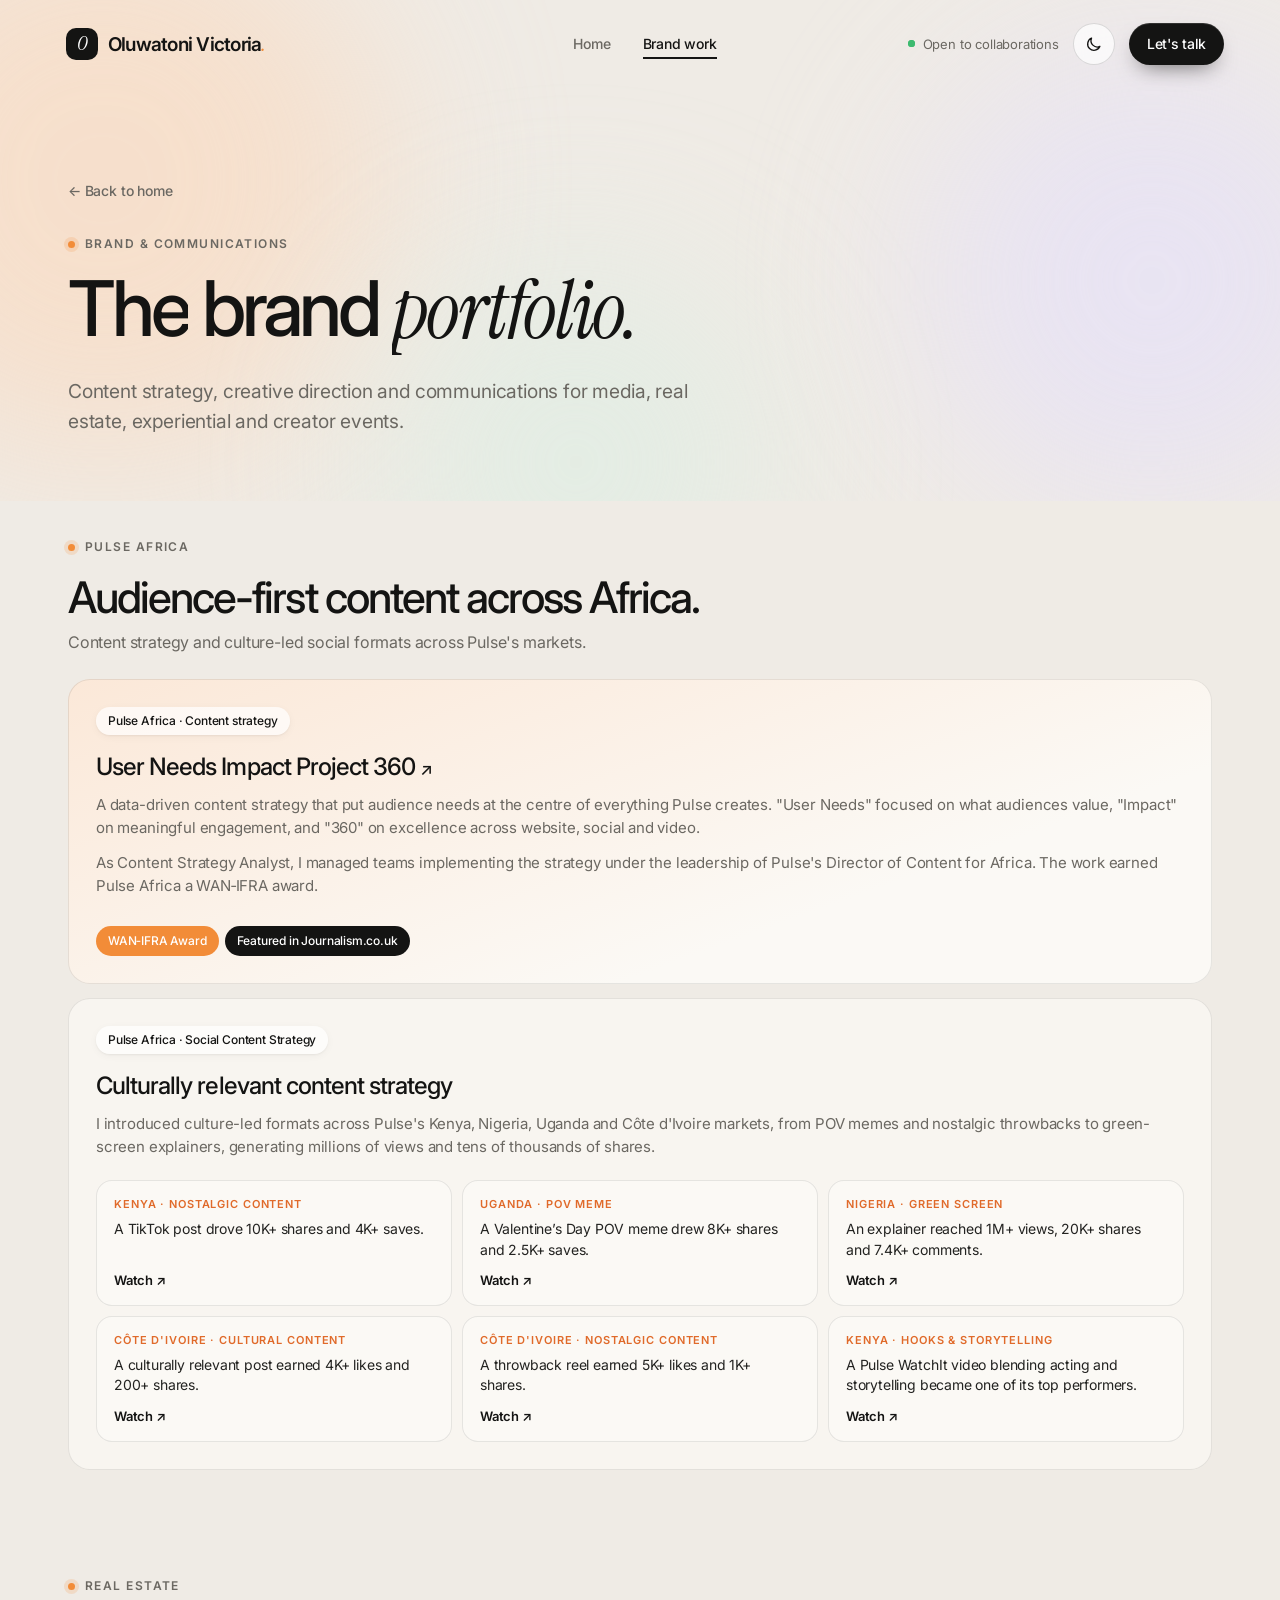
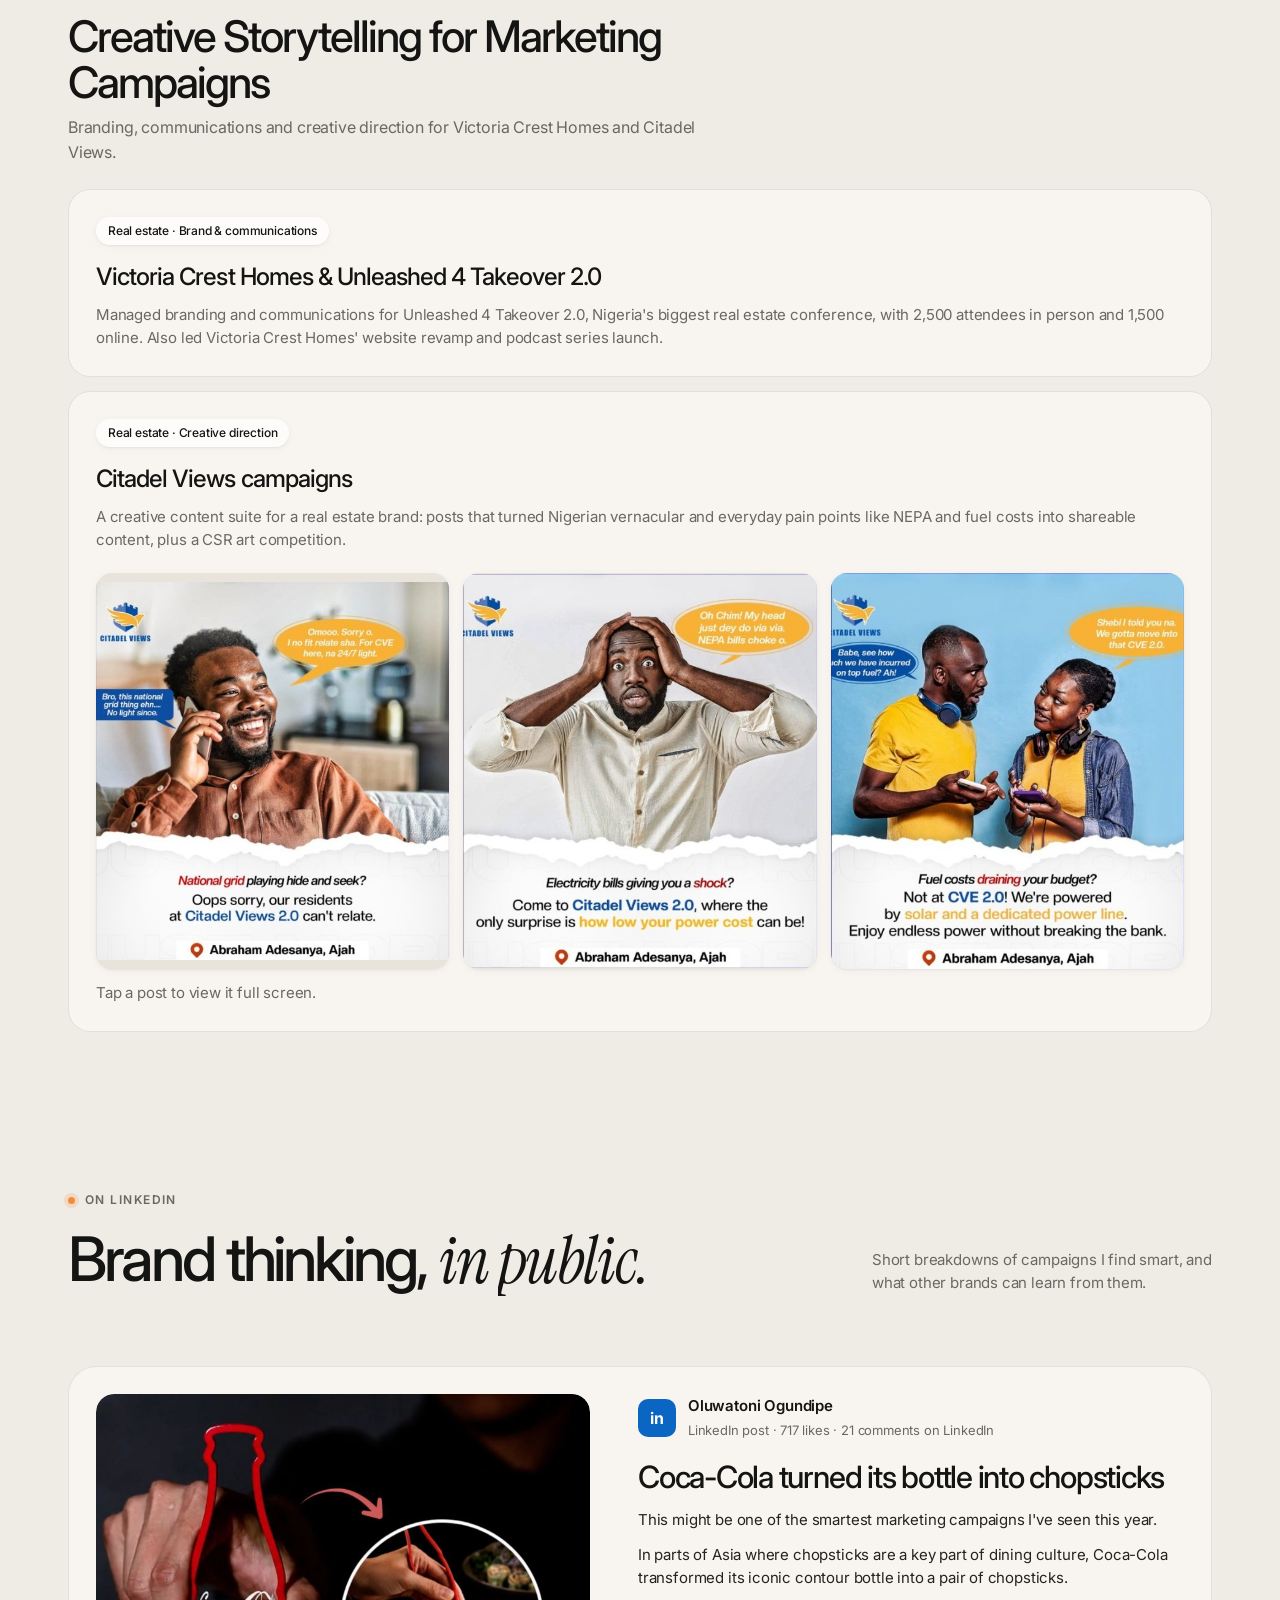
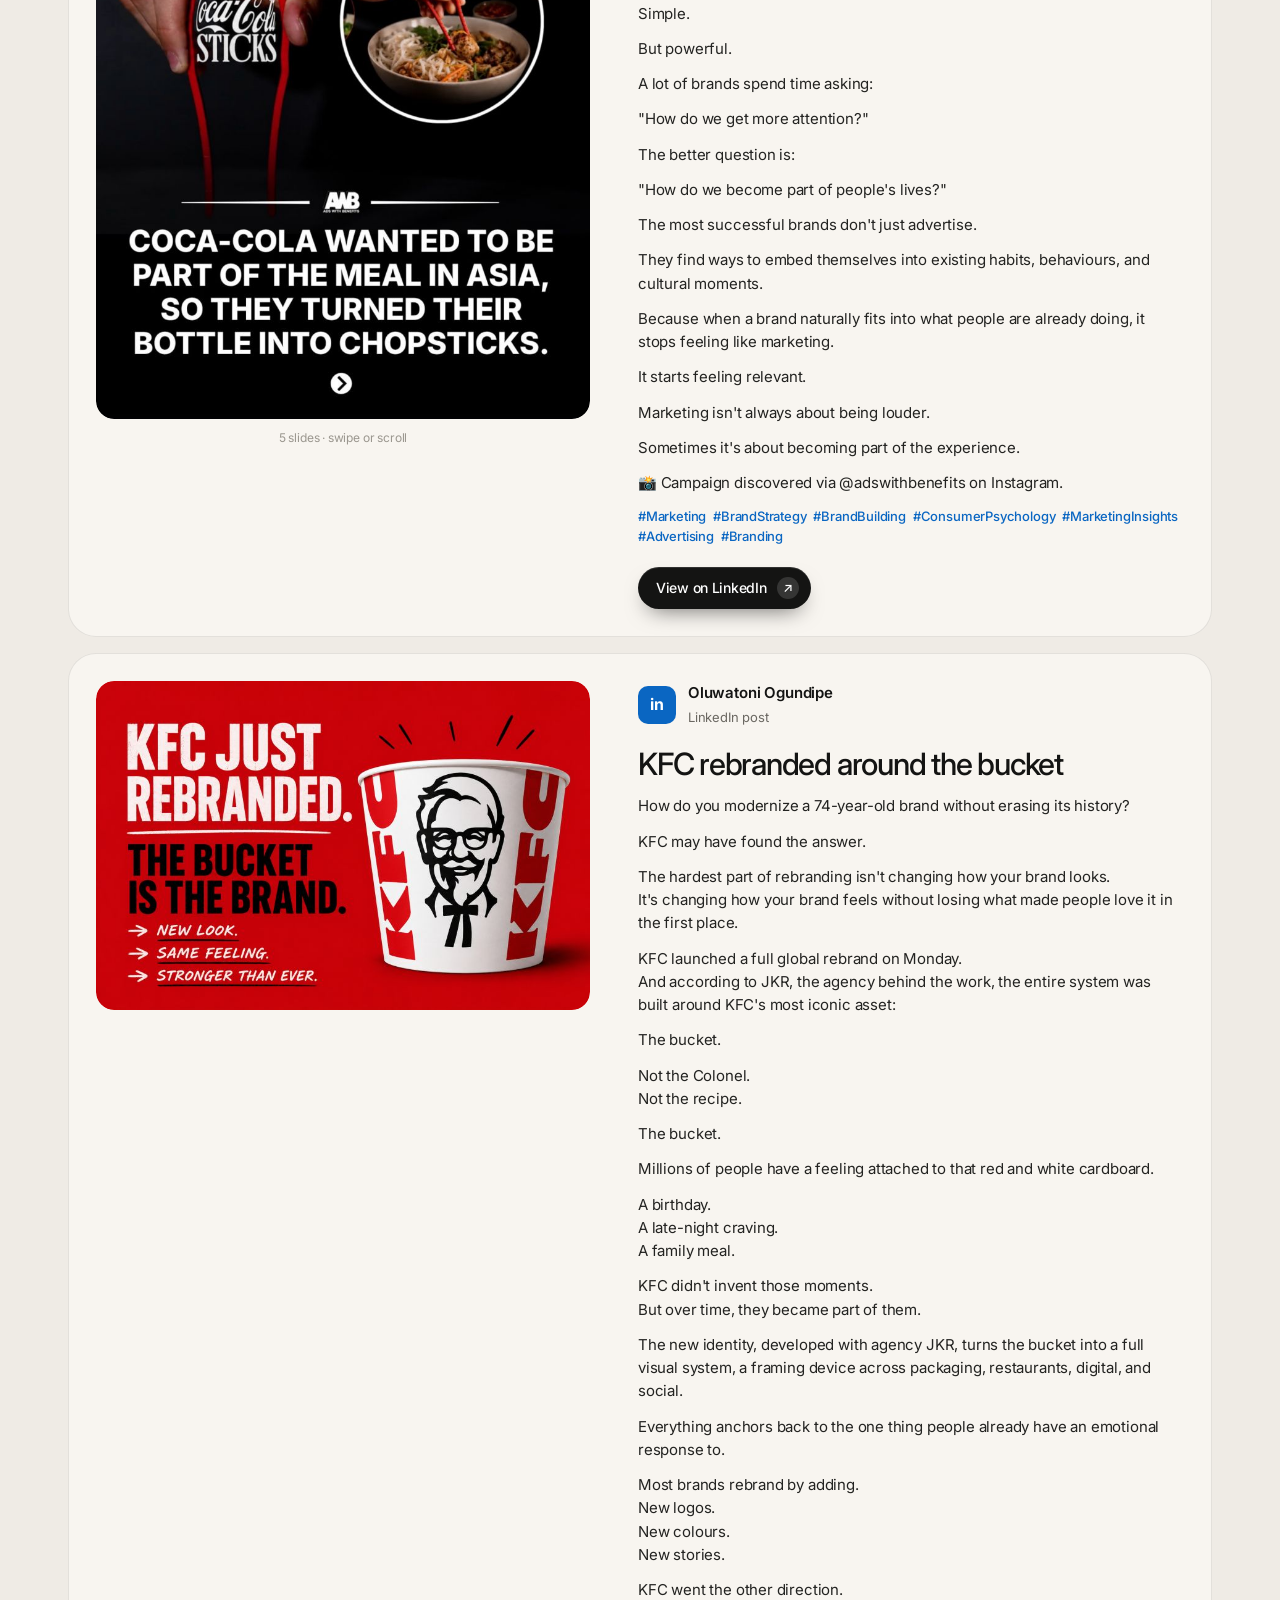
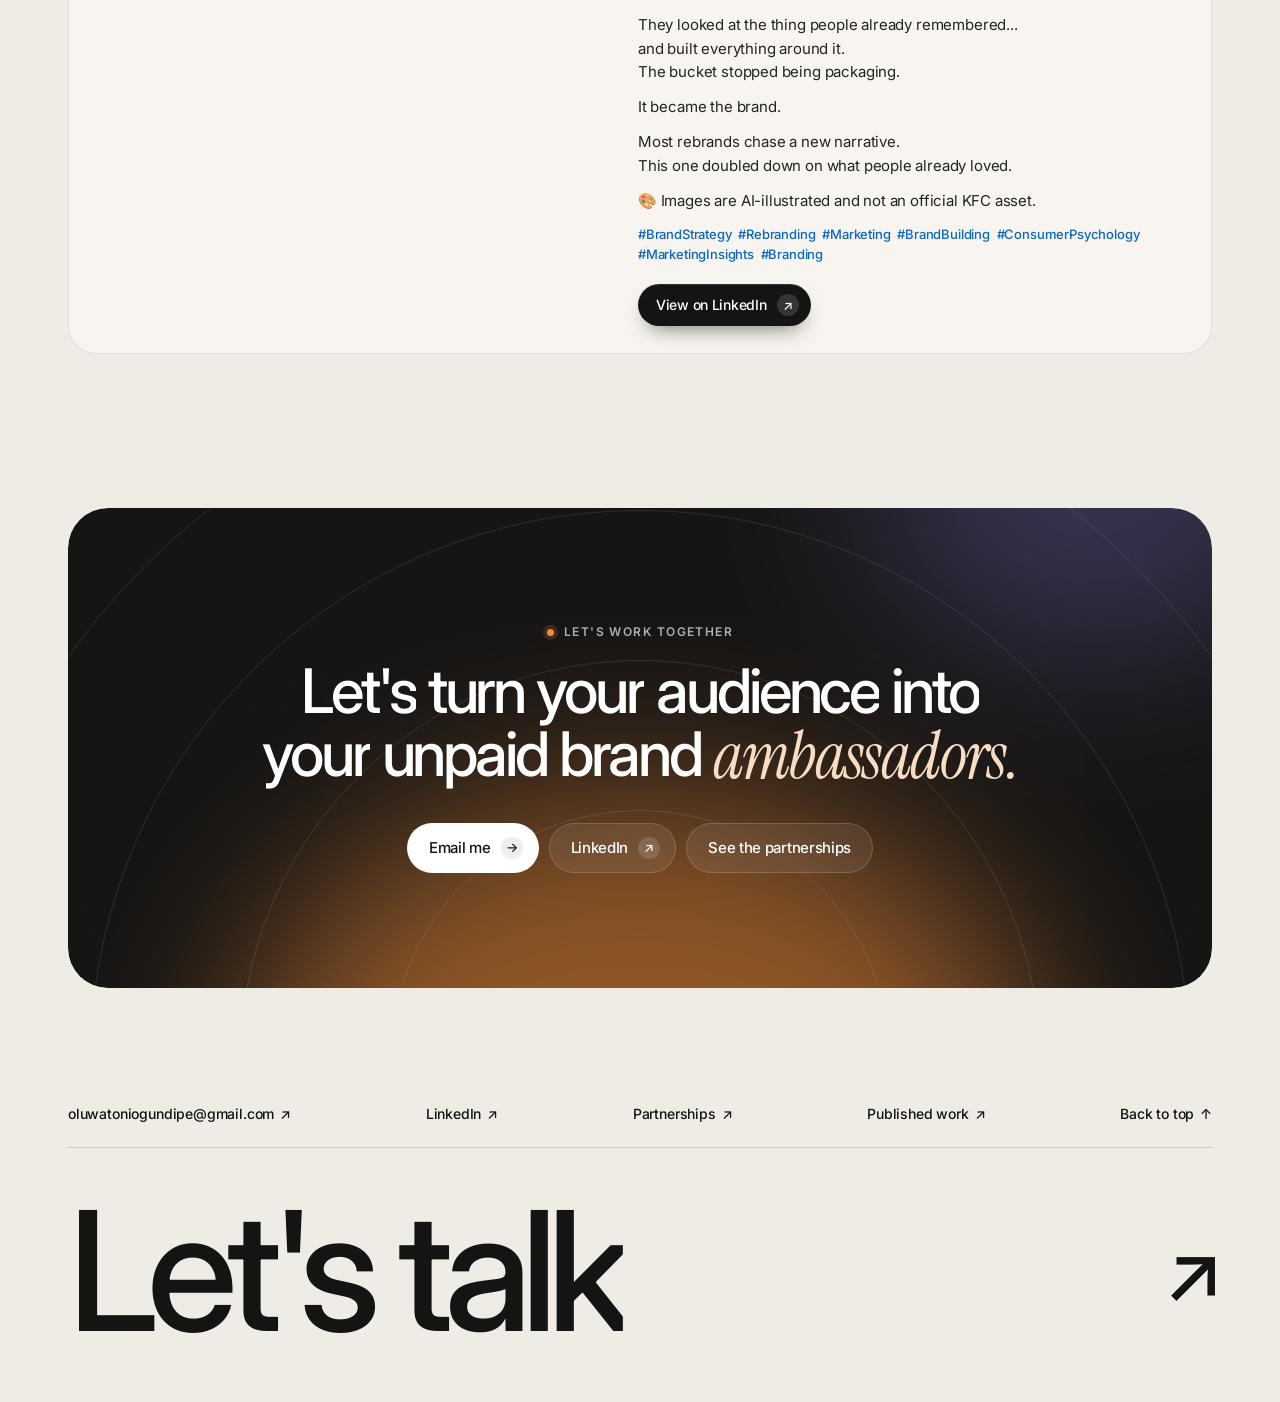
==== commit d96ec459: "Apply brand portfolio copy edits; add The House attendance - Brand portfolio intro, Pulse Africa int" ====
--- a/brand-work.html
+++ b/brand-work.html
@@ -58,7 +58,7 @@
         <a href="index.html#brand-work" class="cs-back" data-fade>← Back to home</a>
         <p class="eyebrow" data-fade>Brand &amp; communications</p>
         <h1 class="display cs-title" data-split>The brand <em>portfolio.</em></h1>
-        <p class="cs-lead" data-fade data-d="2">Content strategy, creative direction and communications for media, real estate and events, from award-winning audience work at Pulse Africa to campaigns built on everyday culture.</p>
+        <p class="cs-lead" data-fade data-d="2">Content strategy, creative direction and communications for media, real estate, experiential and creator events.</p>
       </div>
     </section>
 
@@ -67,25 +67,25 @@
         <header class="office__head" data-fade>
           <p class="eyebrow">Pulse Africa</p>
           <h2 class="h3">Audience-first content across Africa.</h2>
-          <p>Award-winning content strategy and culture-led social formats across Pulse's markets.</p>
+          <p>Content strategy and culture-led social formats across Pulse's markets.</p>
         </header>
         <div class="wgrid wgrid--office">
         <article class="wcard wcard--award" data-fade>
           <span class="chip">Pulse Africa · Content strategy</span>
           <h4><a class="wcard__link" href="https://www.ringier.com/pulse-africa-wins-2025-wan-ifra-digital-media-awards-for-leading-audience-first-content-strategy-in-africa/" target="_blank" rel="noopener">User Needs Impact Project 360 <span aria-hidden="true">↗</span></a></h4>
-          <p>A data-driven content transformation that put audience needs at the centre of everything Pulse creates. "User Needs" focused on what audiences value, "Impact" on meaningful engagement, and "360" on excellence across website, social and video.</p>
-          <p>As Content Strategy Analyst, I managed teams implementing the strategy under the leadership of Pulse's Director of Content for Africa. The work earned Pulse Africa a WAN‑IFRA award as a team.</p>
-          <div class="wcard__tags"><span>WAN‑IFRA Award, team</span><span>Featured in Journalism.co.uk</span></div>
+          <p>A data-driven content strategy that put audience needs at the centre of everything Pulse creates. "User Needs" focused on what audiences value, "Impact" on meaningful engagement, and "360" on excellence across website, social and video.</p>
+          <p>As Content Strategy Analyst, I managed teams implementing the strategy under the leadership of Pulse's Director of Content for Africa. The work earned Pulse Africa a WAN‑IFRA award.</p>
+          <div class="wcard__tags"><span>WAN‑IFRA Award</span><span>Featured in Journalism.co.uk</span></div>
         </article>
         <article class="wcard wcard--social" data-fade data-d="1">
           <span class="chip">Pulse Africa · Social Content Strategy</span>
           <h4>Culturally relevant content strategy</h4>
           <p>I introduced culture-led formats across Pulse's Kenya, Nigeria, Uganda and Côte d'Ivoire markets, from POV memes and nostalgic throwbacks to green-screen explainers, generating millions of views and tens of thousands of shares.</p>
           <ul class="highlights">
-            <li><a href="https://www.tiktok.com/@pulselivekenya/video/7453765698217676038" target="_blank" rel="noopener"><small>Kenya · Nostalgic content</small><span>A TikTok throwback drove 10K+ shares and 4K+ saves.</span><i>Watch ↗</i></a></li>
+            <li><a href="https://www.tiktok.com/@pulselivekenya/video/7453765698217676038" target="_blank" rel="noopener"><small>Kenya · Nostalgic content</small><span>A TikTok post drove 10K+ shares and 4K+ saves.</span><i>Watch ↗</i></a></li>
             <li><a href="https://www.tiktok.com/@pulseuganda/video/7470595582315203895" target="_blank" rel="noopener"><small>Uganda · POV meme</small><span>A Valentine’s Day POV meme drew 8K+ shares and 2.5K+ saves.</span><i>Watch ↗</i></a></li>
             <li><a href="https://vm.tiktok.com/ZMkTQ3SGN/" target="_blank" rel="noopener"><small>Nigeria · Green screen</small><span>An explainer reached 1M+ views, 20K+ shares and 7.4K+ comments.</span><i>Watch ↗</i></a></li>
-            <li><a href="https://www.instagram.com/p/DGqpqZ0ITd8/?igsh=andjOXd4a2I2aWx6" target="_blank" rel="noopener"><small>Côte d&#x27;Ivoire · Cultural content</small><span>A culturally rooted post earned 4K+ likes and 200+ shares.</span><i>Watch ↗</i></a></li>
+            <li><a href="https://www.instagram.com/p/DGqpqZ0ITd8/?igsh=andjOXd4a2I2aWx6" target="_blank" rel="noopener"><small>Côte d&#x27;Ivoire · Cultural content</small><span>A culturally relevant post earned 4K+ likes and 200+ shares.</span><i>Watch ↗</i></a></li>
             <li><a href="https://www.instagram.com/reel/DGTqQrJPHNq/?igsh=d2g0aWFiZ3kwaGk=" target="_blank" rel="noopener"><small>Côte d&#x27;Ivoire · Nostalgic content</small><span>A throwback reel earned 5K+ likes and 1K+ shares.</span><i>Watch ↗</i></a></li>
             <li><a href="https://www.instagram.com/reel/DGidqP-ykz0/" target="_blank" rel="noopener"><small>Kenya · Hooks &amp; storytelling</small><span>A Pulse WatchIt video blending acting and storytelling became one of its top performers.</span><i>Watch ↗</i></a></li>
           </ul>
@@ -96,7 +96,7 @@
       <div class="office" id="real-estate">
         <header class="office__head" data-fade>
           <p class="eyebrow">Real estate</p>
-          <h2 class="h3">Brands built for buyers and residents.</h2>
+          <h2 class="h3">Creative Storytelling for Marketing Campaigns</h2>
           <p>Branding, communications and creative direction for Victoria Crest Homes and Citadel Views.</p>
         </header>
         <div class="wgrid wgrid--office">
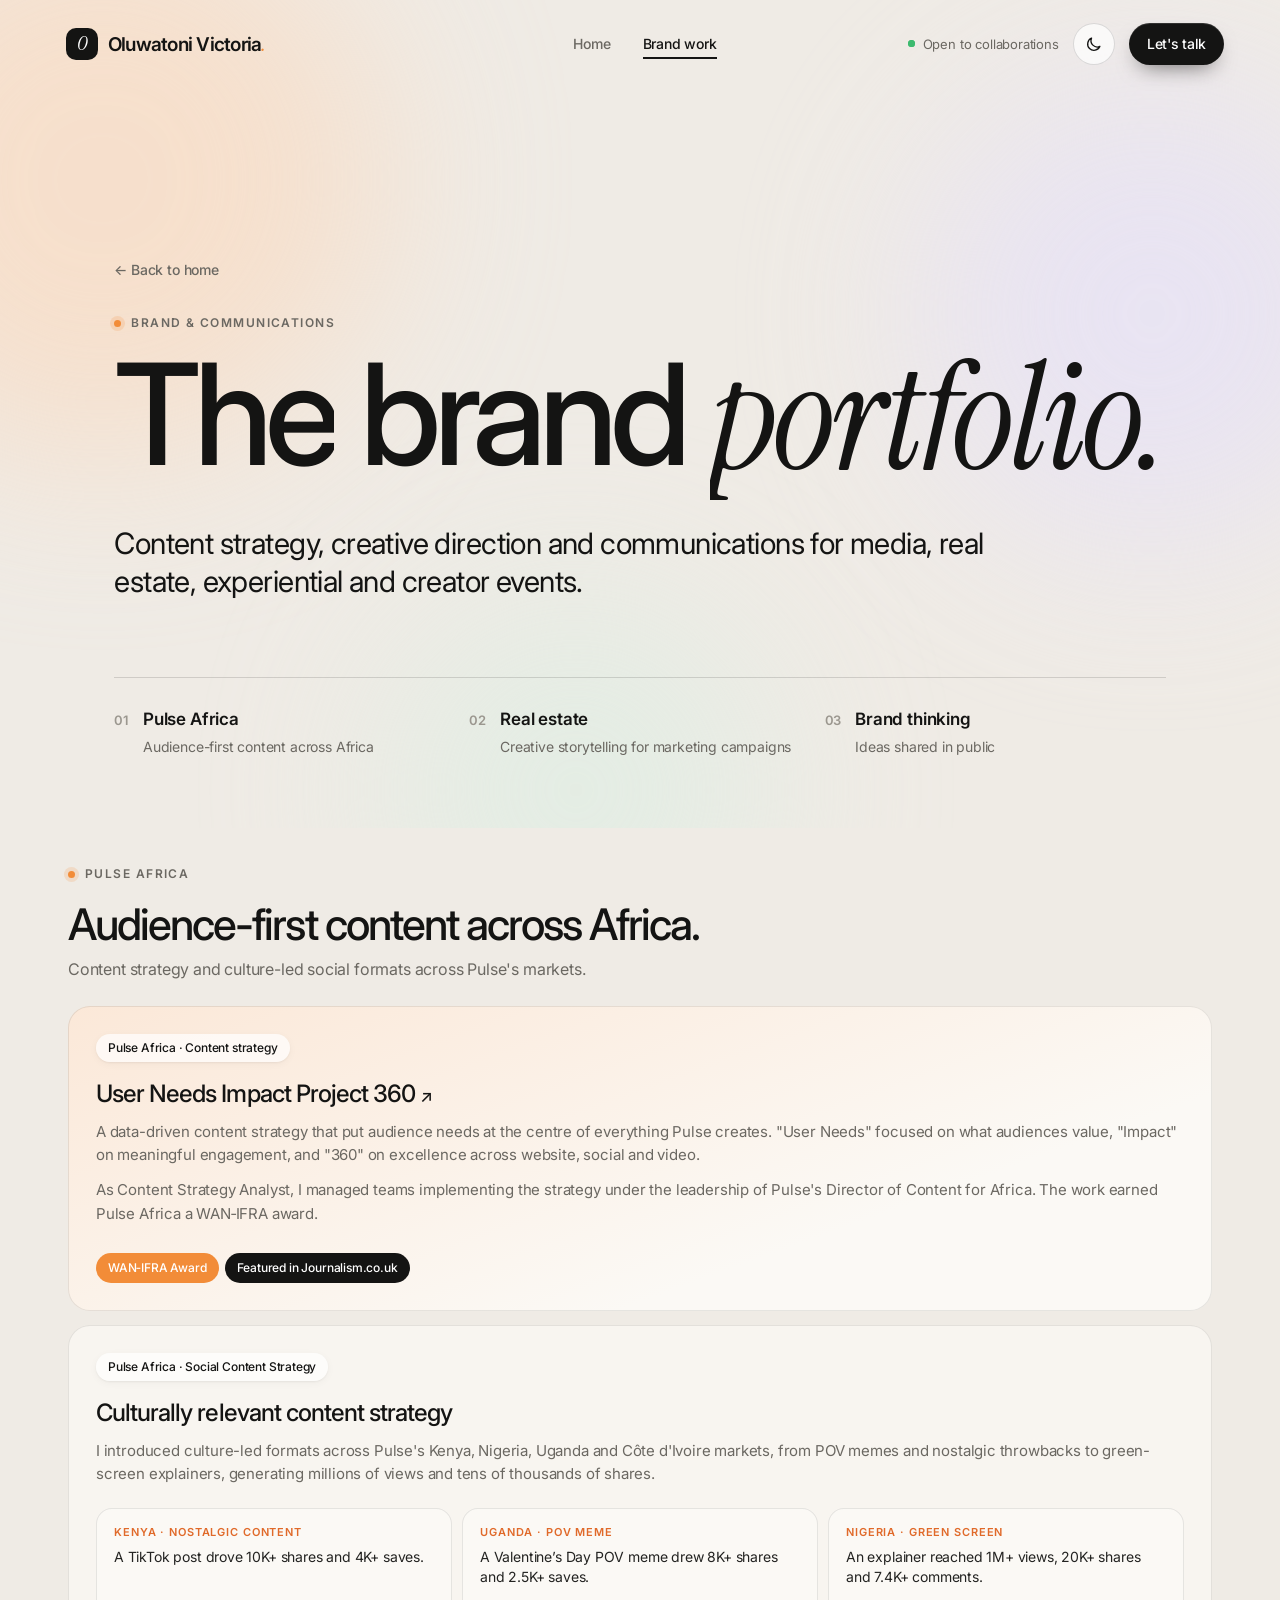
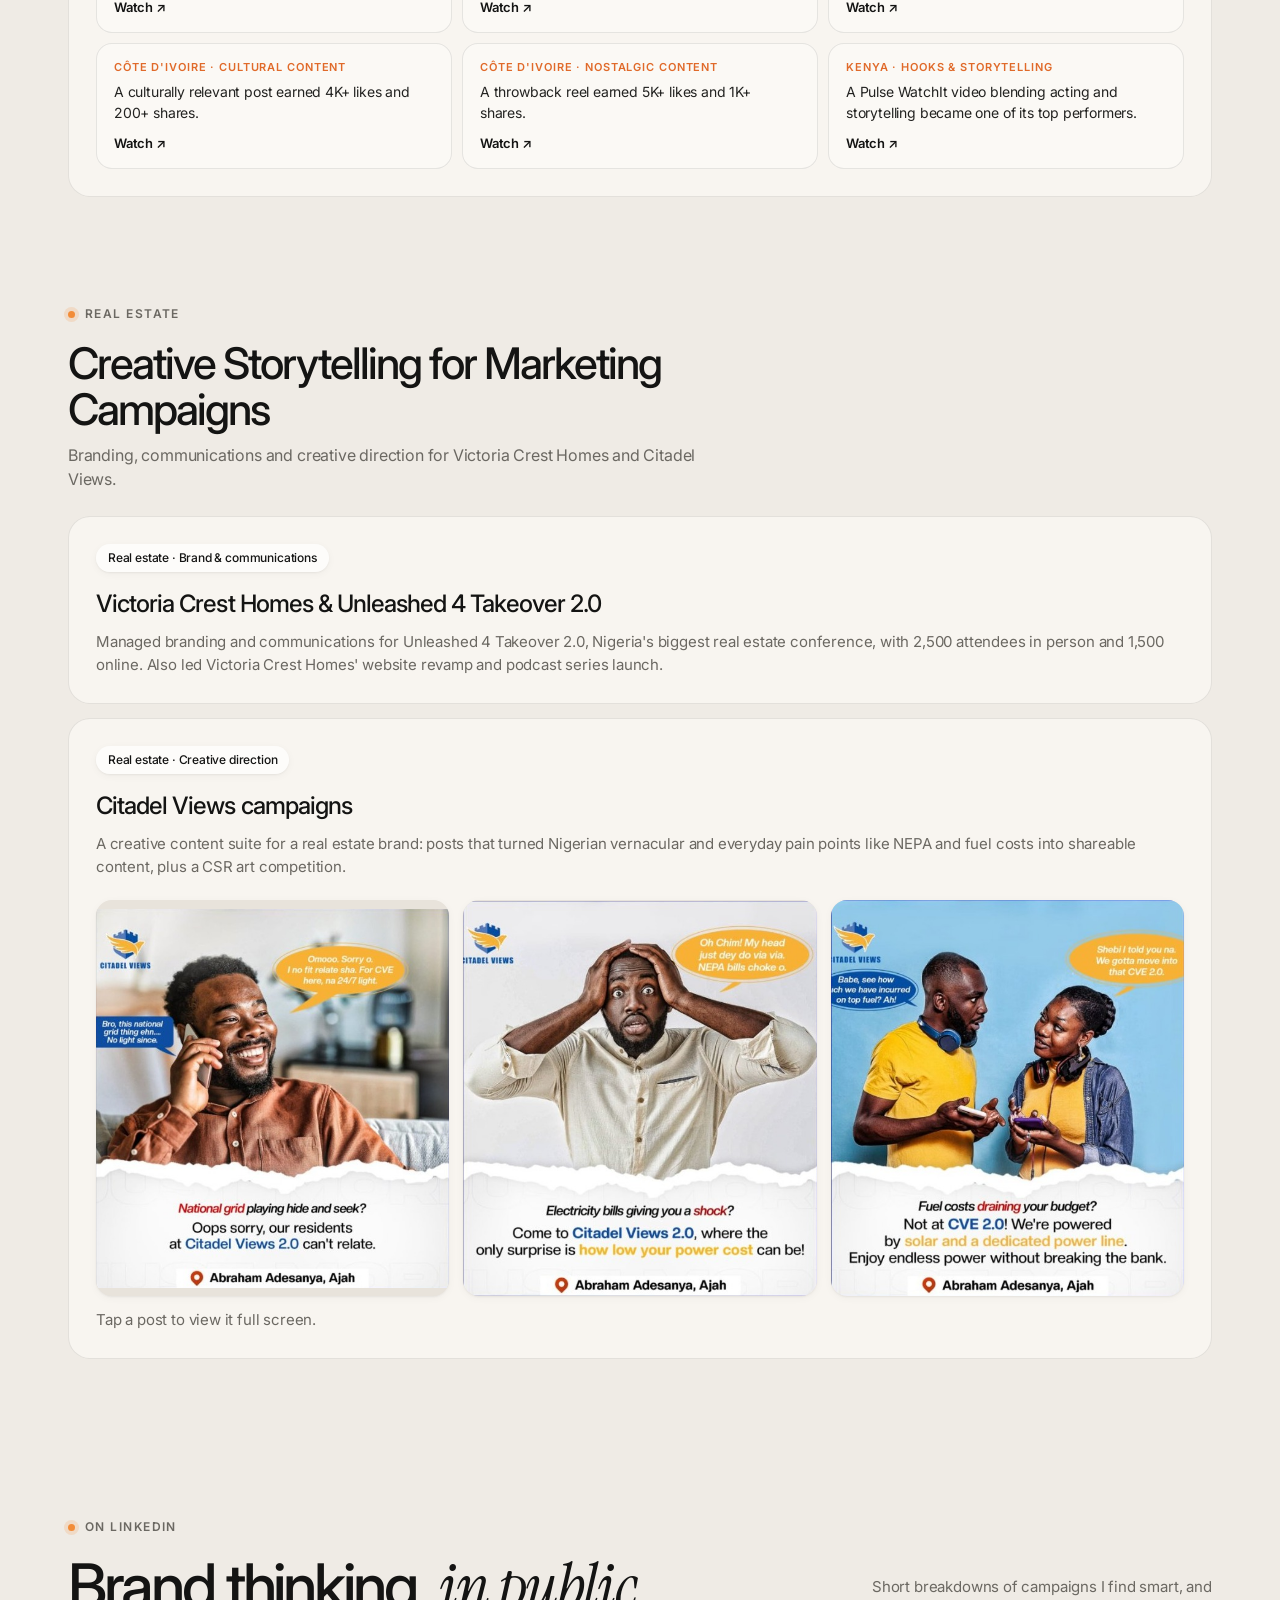
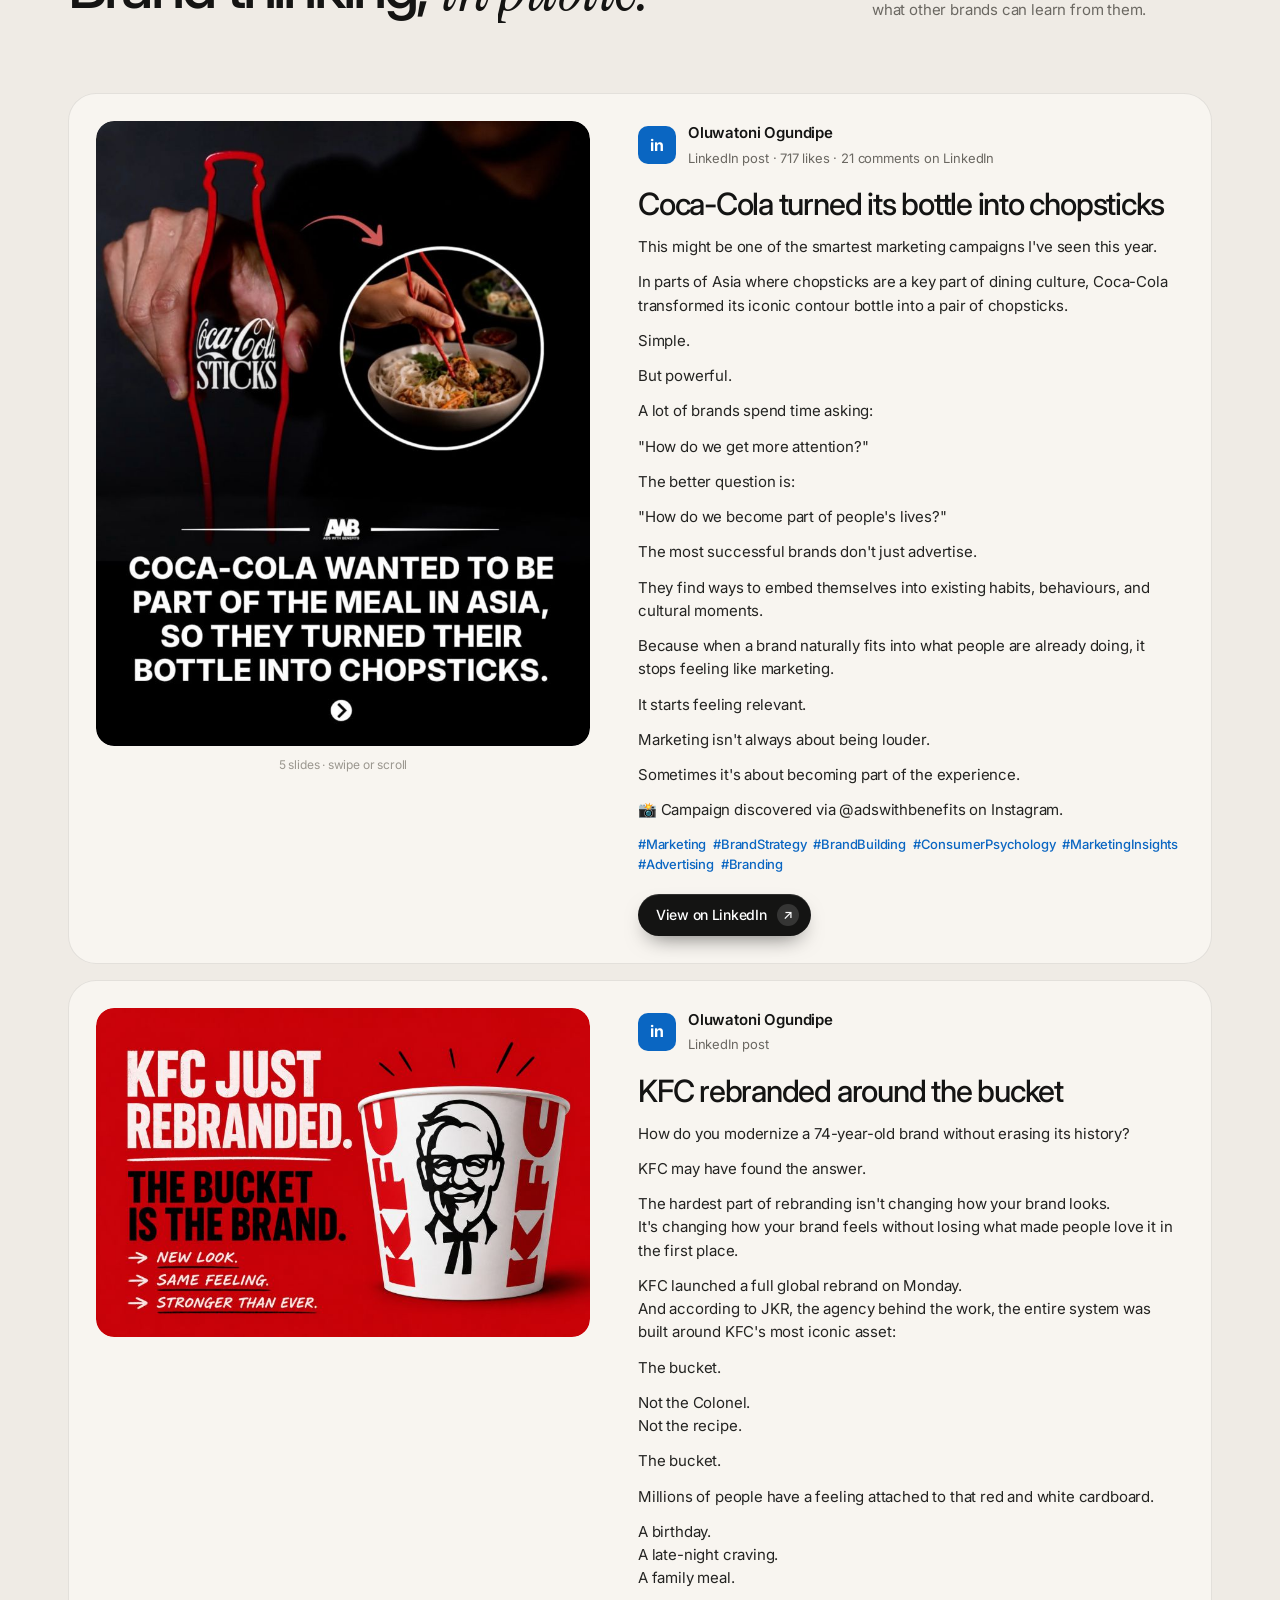
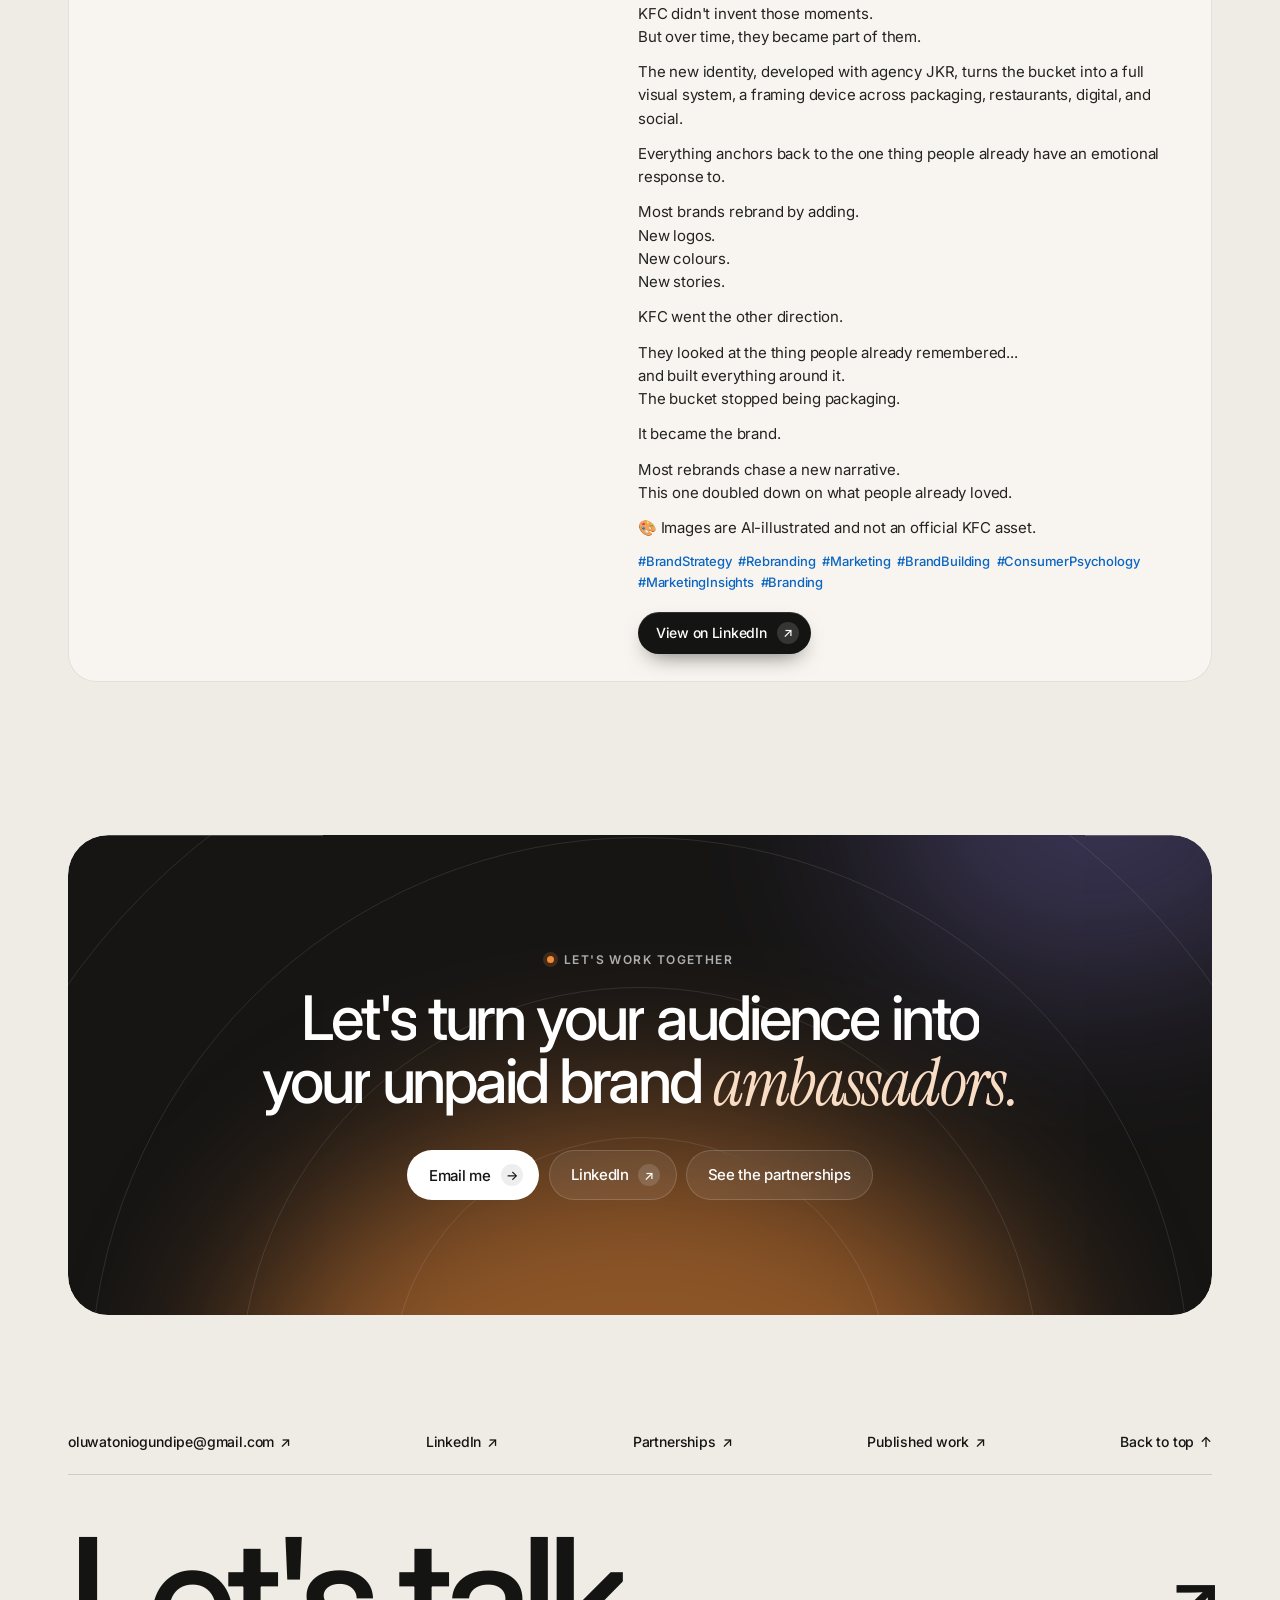
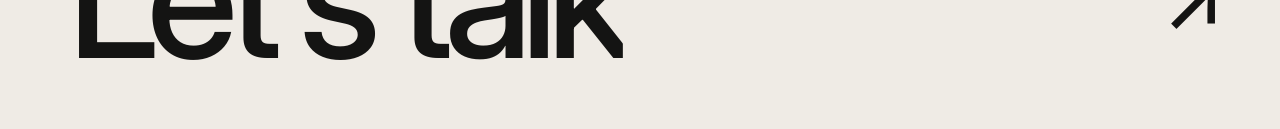
==== commit e60bfe98: "Make the brand portfolio intro a full page opener with a section index Co-Authored-By: Claude Opus 5" ====
--- a/brand-work.html
+++ b/brand-work.html
@@ -52,13 +52,18 @@
   </div>
 
   <main>
-    <section class="cs-hero">
+    <section class="cs-hero bw-hero">
       <div class="glow glow--hero" aria-hidden="true"><i></i><i></i><i></i></div>
       <div class="wrap">
         <a href="index.html#brand-work" class="cs-back" data-fade>← Back to home</a>
         <p class="eyebrow" data-fade>Brand &amp; communications</p>
         <h1 class="display cs-title" data-split>The brand <em>portfolio.</em></h1>
-        <p class="cs-lead" data-fade data-d="2">Content strategy, creative direction and communications for media, real estate, experiential and creator events.</p>
+        <p class="cs-lead bw-hero__lead" data-fade data-d="2">Content strategy, creative direction and communications for media, real estate, experiential and creator events.</p>
+        <nav class="bw-index" aria-label="In this portfolio" data-fade data-d="3">
+          <a href="#pulse-africa"><small>01</small><b>Pulse Africa</b><span>Audience-first content across Africa</span></a>
+          <a href="#real-estate"><small>02</small><b>Real estate</b><span>Creative storytelling for marketing campaigns</span></a>
+          <a href="#brand-thinking"><small>03</small><b>Brand thinking</b><span>Ideas shared in public</span></a>
+        </nav>
       </div>
     </section>
 
@@ -130,7 +135,7 @@
     </section>
 
     <!-- ================= LINKEDIN: BRAND THINKING ================= -->
-    <section class="wrap li-posts section">
+    <section class="wrap li-posts section" id="brand-thinking">
       <header class="sh sh--split">
         <div>
           <p class="eyebrow">On LinkedIn</p>
--- a/css/style.css
+++ b/css/style.css
@@ -955,3 +955,28 @@
 .lightbox__prev { left: 18px; top: 50%; transform: translateY(-50%); }
 .lightbox__next { right: 18px; top: 50%; transform: translateY(-50%); }
 @media (max-width: 600px) { .lightbox figure { padding: 64px 12px 24px; } .lightbox__prev, .lightbox__next { top: auto; bottom: 18px; transform: none; } }
+
+/* Delivered / partner-gain row on case pages */
+.fsr--2, .fsr--1 { margin-top: 14px; }
+.fsr--2 { grid-template-columns: 1.6fr 1fr; }
+.fsr--1 { grid-template-columns: 1fr; }
+.fsr li b { color: var(--ink); font-weight: 600; }
+.fsr__gain p { margin: 0; font-family: var(--serif); font-size: clamp(22px, 2.2vw, 28px); line-height: 1.25; letter-spacing: -0.015em; }
+@media (max-width: 900px) { .fsr--2 { grid-template-columns: 1fr; } }
+
+/* Brand portfolio page intro */
+.bw-hero { min-height: min(92vh, 880px); display: flex; flex-direction: column; justify-content: flex-end; padding-bottom: clamp(36px, 5vw, 64px); }
+.bw-hero .cs-title { font-size: clamp(60px, 11vw, 168px); line-height: 0.92; max-width: none; }
+.bw-hero__lead { max-width: 880px; margin-top: clamp(22px, 3vw, 36px); color: var(--ink); font-size: clamp(21px, 2.3vw, 32px); line-height: 1.3; letter-spacing: -0.02em; }
+.bw-index { display: grid; grid-template-columns: repeat(3, 1fr); gap: 14px; margin-top: clamp(44px, 6vw, 84px); border-top: 1px solid var(--line-2); padding-top: 22px; }
+.bw-index a { display: grid; grid-template-columns: auto 1fr; column-gap: 14px; row-gap: 4px; align-items: baseline; padding: 6px 0; transition: transform .5s var(--ease); }
+.bw-index a:hover { transform: translateY(-2px); }
+.bw-index small { grid-row: span 2; font-size: 13px; font-weight: 600; color: var(--muted-2); }
+.bw-index b { font-size: 17px; font-weight: 600; color: var(--ink); }
+.bw-index span { font-size: 14px; color: var(--muted); }
+.bw-index a:hover b { text-decoration: underline; text-underline-offset: 4px; }
+#pulse-africa, #real-estate, #brand-thinking { scroll-margin-top: 96px; }
+@media (max-width: 760px) {
+  .bw-hero { min-height: auto; padding-top: 128px; }
+  .bw-index { grid-template-columns: 1fr; gap: 6px; }
+}
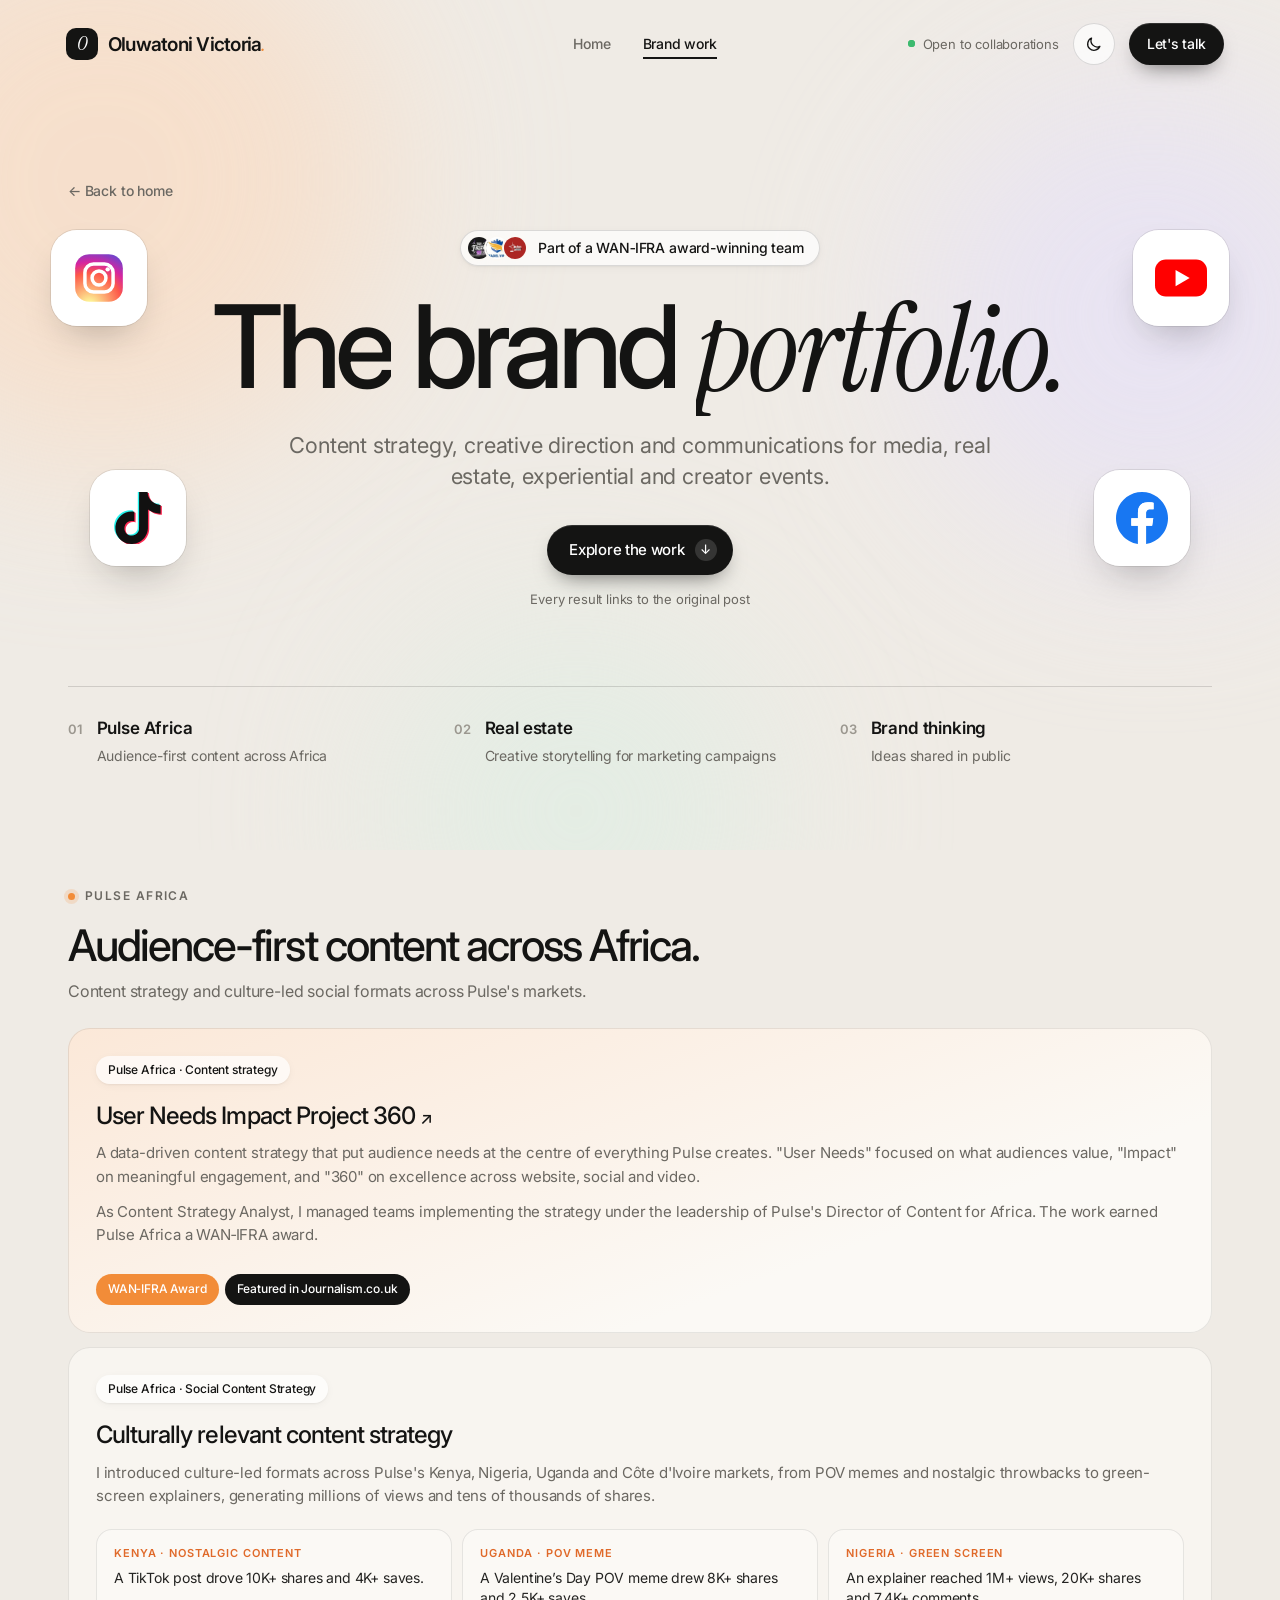
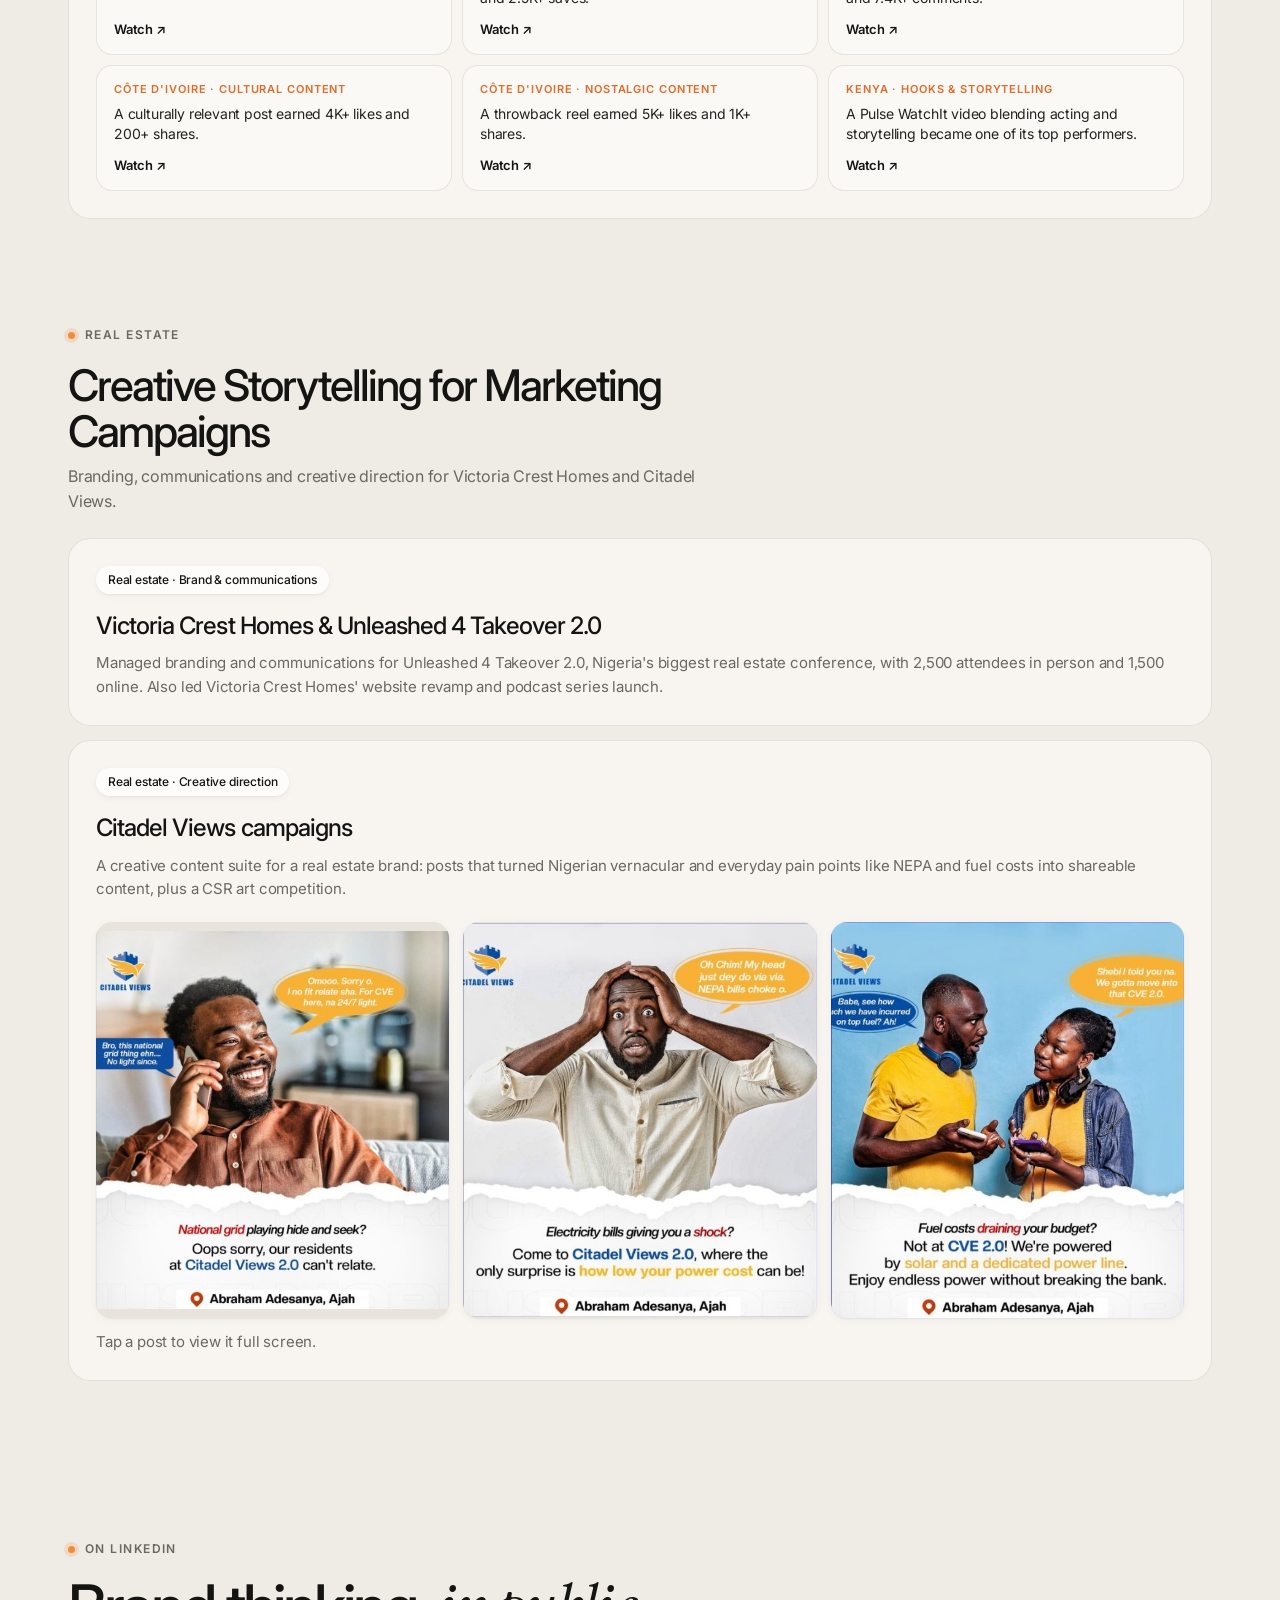
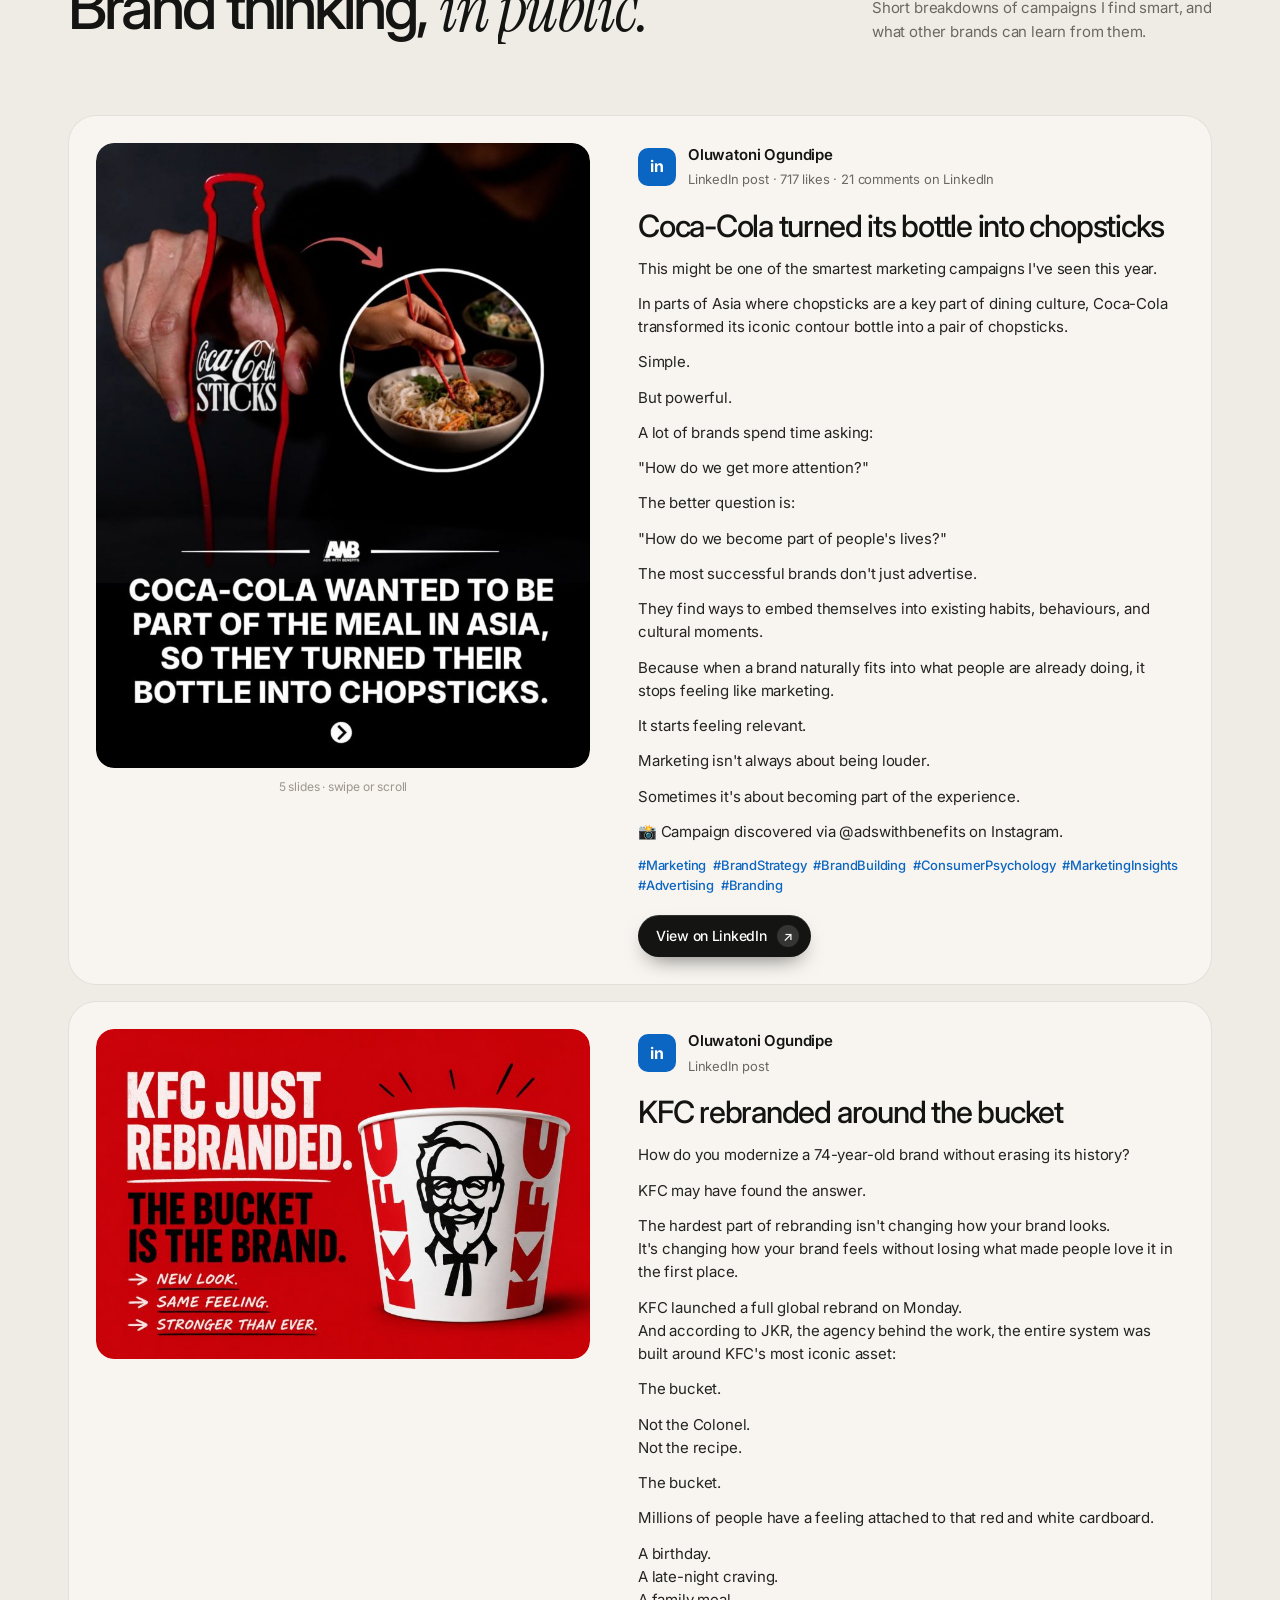
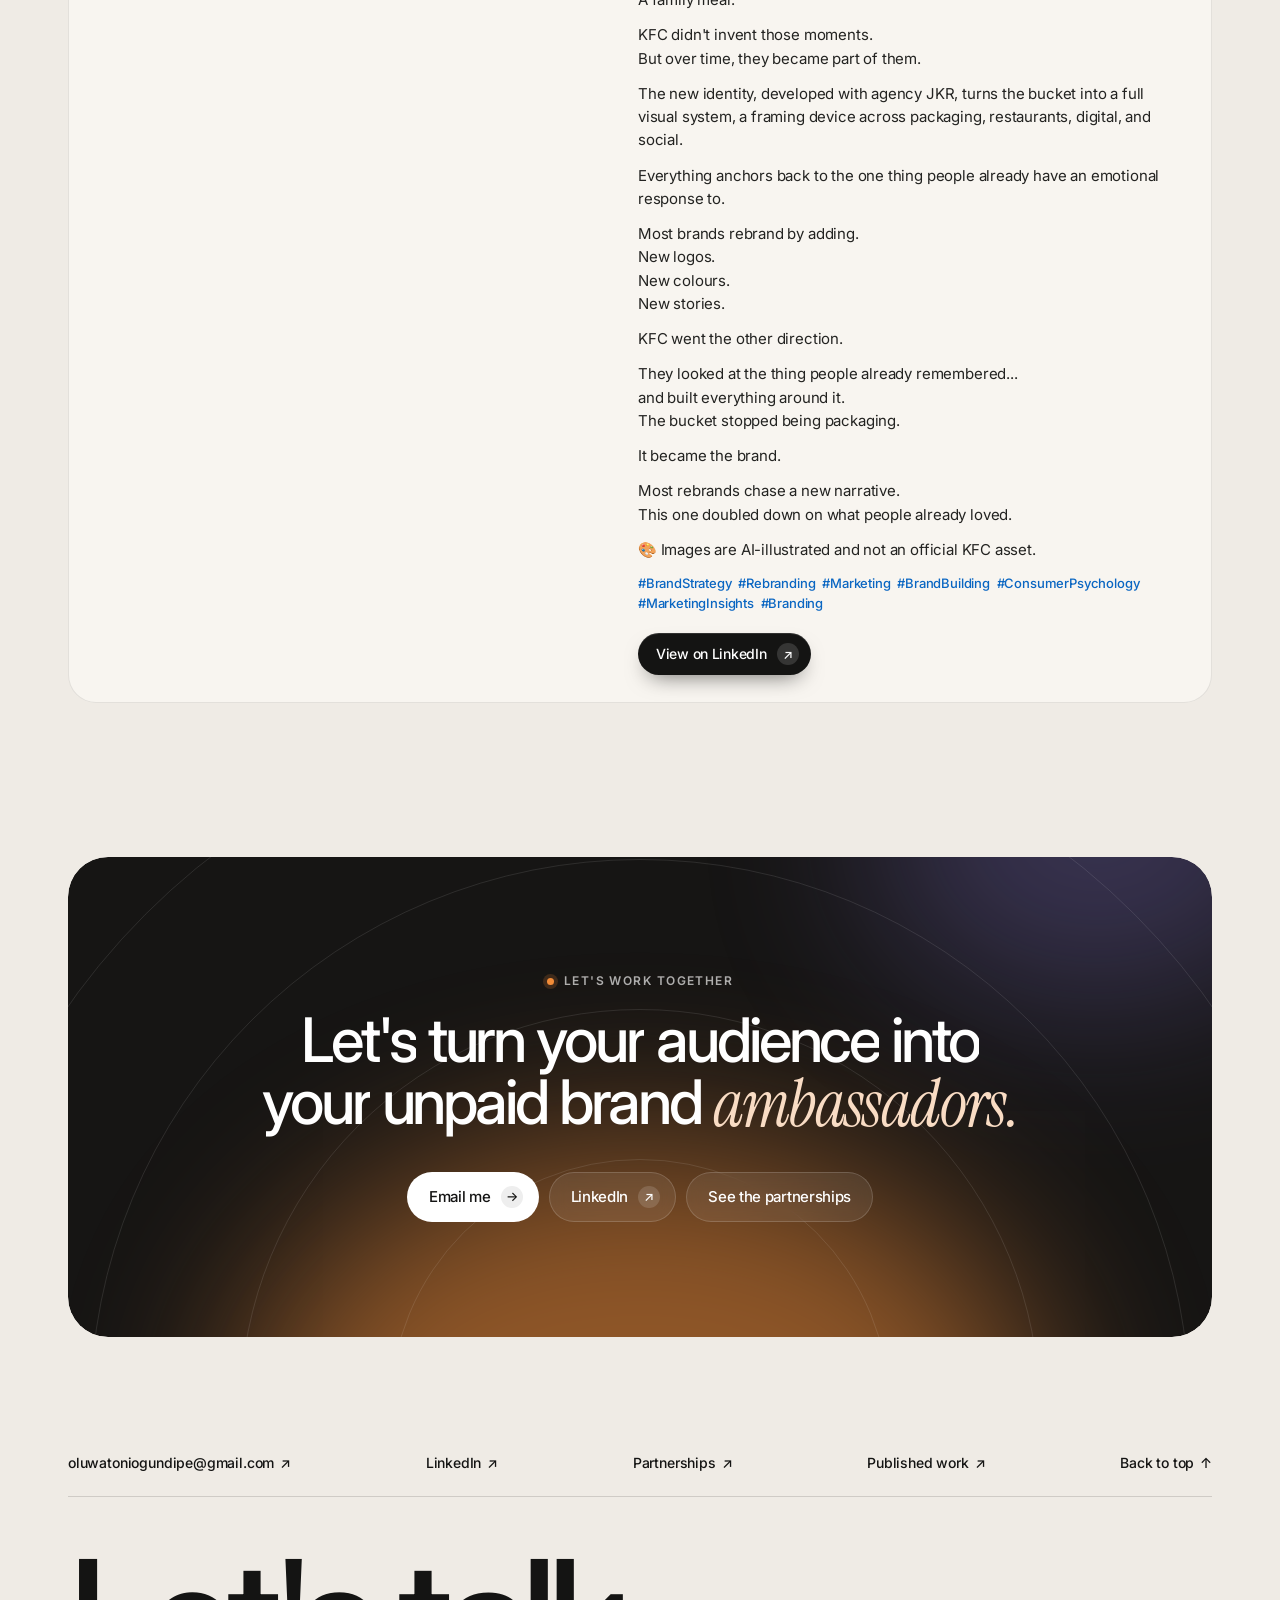
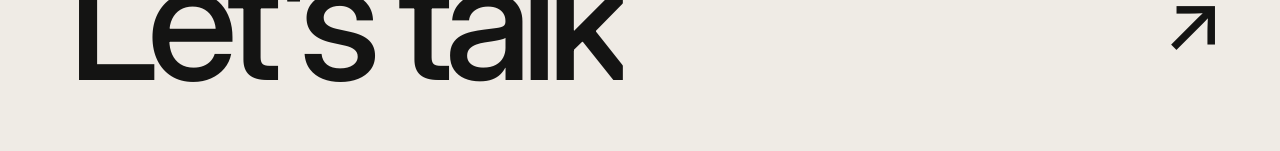
==== commit 276e7d0d: "Brand page hero: centred layout with interactive social icons Co-Authored-By: Claude Opus 5.5 <norep" ====
--- a/brand-work.html
+++ b/brand-work.html
@@ -54,17 +54,31 @@
   <main>
     <section class="cs-hero bw-hero">
       <div class="glow glow--hero" aria-hidden="true"><i></i><i></i><i></i></div>
-      <div class="wrap">
-        <a href="index.html#brand-work" class="cs-back" data-fade>← Back to home</a>
-        <p class="eyebrow" data-fade>Brand &amp; communications</p>
+      <div class="wrap bw-hero__back"><a href="index.html#brand-work" class="cs-back" data-fade>← Back to home</a></div>
+      <div class="bw-float" aria-hidden="true">
+        <span class="bw-tile js-tile bw-tile--ig"><svg viewBox="0 0 48 48" aria-hidden="true"><defs><radialGradient id="igg" cx="30%" cy="107%" r="150%"><stop offset="0" stop-color="#fdf497"/><stop offset=".05" stop-color="#fdf497"/><stop offset=".45" stop-color="#fd5949"/><stop offset=".6" stop-color="#d6249f"/><stop offset=".9" stop-color="#285AEB"/></radialGradient></defs><rect x="2" y="2" width="44" height="44" rx="13" fill="url(#igg)"/><rect x="11" y="11" width="26" height="26" rx="8" fill="none" stroke="#fff" stroke-width="3.2"/><circle cx="24" cy="24" r="6.4" fill="none" stroke="#fff" stroke-width="3.2"/><circle cx="32" cy="16" r="2" fill="#fff"/></svg></span>
+        <span class="bw-tile js-tile bw-tile--tt"><svg viewBox="0 0 24 24" aria-hidden="true"><path fill="#25F4EE" transform="translate(-.6 -.5)" d="M12.525.02c1.31-.02 2.61-.01 3.91-.02.08 1.53.63 3.09 1.75 4.17 1.12 1.11 2.7 1.62 4.24 1.79v4.03c-1.44-.05-2.89-.35-4.2-.97-.57-.26-1.1-.59-1.62-.93-.01 2.92.01 5.84-.02 8.75-.08 1.4-.54 2.79-1.35 3.94-1.31 1.92-3.58 3.17-5.91 3.21-1.43.08-2.86-.31-4.08-1.03-2.02-1.19-3.44-3.37-3.65-5.71-.02-.5-.03-1-.01-1.49.18-1.9 1.12-3.72 2.58-4.96 1.66-1.44 3.98-2.13 6.15-1.72.02 1.48-.04 2.96-.04 4.44-.99-.32-2.15-.23-3.02.37-.63.41-1.11 1.04-1.36 1.75-.21.51-.15 1.07-.14 1.61.24 1.64 1.82 3.02 3.5 2.87 1.12-.01 2.19-.66 2.77-1.61.19-.33.4-.67.41-1.06.1-1.79.06-3.57.07-5.36.01-4.03-.01-8.05.02-12.07z"/><path fill="#FE2C55" transform="translate(.6 .5)" d="M12.525.02c1.31-.02 2.61-.01 3.91-.02.08 1.53.63 3.09 1.75 4.17 1.12 1.11 2.7 1.62 4.24 1.79v4.03c-1.44-.05-2.89-.35-4.2-.97-.57-.26-1.1-.59-1.62-.93-.01 2.92.01 5.840-.02 8.75-.08 1.4-.54 2.79-1.35 3.94-1.31 1.92-3.58 3.17-5.91 3.21-1.43.08-2.86-.31-4.08-1.030-2.02-1.19-3.44-3.37-3.65-5.71-.02-.5-.03-1-.01-1.49.18-1.9 1.12-3.72 2.58-4.96 1.66-1.44 3.98-2.13 6.15-1.72.02 1.48-.04 2.96-.04 4.44-.99-.32-2.15-.23-3.02.37-.63.41-1.11 1.04-1.36 1.75-.21.51-.15 1.07-.14 1.61.24 1.64 1.82 3.02 3.5 2.87 1.12-.01 2.19-.66 2.77-1.61.19-.33.4-.67.41-1.06.1-1.79.06-3.57.07-5.36.01-4.03-.01-8.05.02-12.07z"/><path class="tt-ink" fill="#111" d="M12.525.02c1.31-.02 2.61-.01 3.91-.02.08 1.53.63 3.09 1.75 4.17 1.12 1.11 2.7 1.62 4.24 1.79v4.03c-1.44-.05-2.89-.35-4.2-.97-.57-.26-1.1-.59-1.62-.93-.01 2.92.01 5.84-.02 8.75-.08 1.4-.54 2.79-1.35 3.94-1.31 1.92-3.58 3.17-5.91 3.21-1.43.08-2.86-.31-4.08-1.03-2.02-1.19-3.44-3.37-3.65-5.71-.02-.5-.03-1-.01-1.49.18-1.9 1.12-3.72 2.58-4.96 1.66-1.44 3.98-2.130 6.15-1.72.02 1.48-.04 2.96-.04 4.44-.99-.32-2.15-.23-3.02.37-.63.41-1.11 1.04-1.36 1.75-.21.51-.15 1.07-.14 1.61.24 1.64 1.82 3.02 3.5 2.87 1.12-.01 2.19-.66 2.77-1.61.19-.33.4-.67.41-1.06.1-1.79.06-3.57.07-5.36.01-4.03-.01-8.05.02-12.07z"/></svg></span>
+        <span class="bw-tile js-tile bw-tile--yt"><svg viewBox="0 0 48 34" aria-hidden="true"><rect width="48" height="34" rx="10" fill="#FF0000"/><path d="M19 9.5v15l13-7.5z" fill="#fff"/></svg></span>
+        <span class="bw-tile js-tile bw-tile--fb"><svg viewBox="0 0 24 24" aria-hidden="true"><path fill="#1877F2" d="M24 12.073C24 5.405 18.627 0 12 0S0 5.405 0 12.073C0 18.1 4.388 23.094 10.125 24v-8.437H7.078v-3.49h3.047V9.43c0-3.007 1.792-4.669 4.533-4.669 1.312 0 2.686.235 2.686.235v2.953H15.83c-1.491 0-1.956.925-1.956 1.874v2.25h3.328l-.532 3.49h-2.796V24C19.612 23.094 24 18.1 24 12.073z"/><path fill="#fff" d="M16.671 15.563l.532-3.49h-3.328v-2.25c0-.949.465-1.874 1.956-1.874h1.513V4.996s-1.374-.235-2.686-.235c-2.741 0-4.533 1.662-4.533 4.669v2.643H7.078v3.49h3.047V24a12.1 12.1 0 0 0 3.75 0v-8.437z"/></svg></span>
+      </div>
+      <div class="wrap bw-hero__inner">
+        <p class="bw-pill" data-fade>
+          <span class="bw-pill__faces" aria-hidden="true"><img src="assets/brands/pulse-fiesta.jpg" alt="" /><img src="assets/brands/citadel-views.jpg" alt="" /><img src="assets/brands/pulse-influencer-awards.jpg" alt="" /></span>
+          Part of a WAN‑IFRA award-winning team
+        </p>
         <h1 class="display cs-title" data-split>The brand <em>portfolio.</em></h1>
         <p class="cs-lead bw-hero__lead" data-fade data-d="2">Content strategy, creative direction and communications for media, real estate, experiential and creator events.</p>
+        <div class="bw-hero__cta" data-fade data-d="3">
+          <a href="#pulse-africa" class="btn btn--dark">Explore the work <span class="btn__arrow">↓</span></a>
+          <small>Every result links to the original post</small>
+        </div>
         <nav class="bw-index" aria-label="In this portfolio" data-fade data-d="3">
           <a href="#pulse-africa"><small>01</small><b>Pulse Africa</b><span>Audience-first content across Africa</span></a>
           <a href="#real-estate"><small>02</small><b>Real estate</b><span>Creative storytelling for marketing campaigns</span></a>
           <a href="#brand-thinking"><small>03</small><b>Brand thinking</b><span>Ideas shared in public</span></a>
         </nav>
       </div>
+
     </section>
 
     <section class="wrap brand-work-page">
--- a/css/style.css
+++ b/css/style.css
@@ -965,18 +965,62 @@
 @media (max-width: 900px) { .fsr--2 { grid-template-columns: 1fr; } }
 
 /* Brand portfolio page intro */
-.bw-hero { min-height: min(92vh, 880px); display: flex; flex-direction: column; justify-content: flex-end; padding-bottom: clamp(36px, 5vw, 64px); }
-.bw-hero .cs-title { font-size: clamp(60px, 11vw, 168px); line-height: 0.92; max-width: none; }
-.bw-hero__lead { max-width: 880px; margin-top: clamp(22px, 3vw, 36px); color: var(--ink); font-size: clamp(21px, 2.3vw, 32px); line-height: 1.3; letter-spacing: -0.02em; }
-.bw-index { display: grid; grid-template-columns: repeat(3, 1fr); gap: 14px; margin-top: clamp(44px, 6vw, 84px); border-top: 1px solid var(--line-2); padding-top: 22px; }
+.bw-hero { padding-bottom: clamp(48px, 6vw, 88px); }
+.bw-hero__inner { display: flex; flex-direction: column; align-items: center; text-align: center; }
+.bw-hero__back { position: relative; z-index: 2; }
+.bw-hero .cs-title { font-size: clamp(54px, 9vw, 136px); line-height: 0.95; max-width: none; }
+.bw-hero__lead { max-width: 760px; margin: 22px auto 0; color: var(--muted); font-size: clamp(18px, 1.7vw, 22px); line-height: 1.45; }
+.bw-pill { display: inline-flex; align-items: center; gap: 10px; margin: 0 0 26px; padding: 5px 16px 5px 6px; border-radius: 999px; font-size: 14px; font-weight: 500; color: var(--ink); background: var(--chip-bg); box-shadow: inset 0 0 0 1px var(--line-2), var(--sh-sm); }
+.bw-pill__faces { display: inline-flex; }
+.bw-pill__faces img { width: 26px; height: 26px; border-radius: 50%; object-fit: cover; border: 2px solid var(--paper); background: #fff; }
+.bw-pill__faces img + img { margin-left: -8px; }
+.bw-hero__cta { display: flex; flex-direction: column; align-items: center; gap: 14px; margin-top: 32px; }
+.bw-hero__cta small { font-size: 13px; color: var(--muted); }
+
+.bw-float { position: absolute; inset: 0; max-width: 1360px; margin: 0 auto; pointer-events: none; z-index: 3; }
+.bw-tile { position: absolute; display: grid; pointer-events: auto; cursor: grab; translate: var(--tx, 0px) var(--ty, 0px); transition: translate .6s var(--ease), scale .45s var(--ease), box-shadow .45s; touch-action: none; place-items: center; width: 96px; height: 96px; border-radius: 26px; background: #fff; box-shadow: inset 0 0 0 6px rgba(255,255,255,.6), 0 0 0 1px var(--line), 0 18px 40px -18px rgba(20,20,19,.35); animation: bwFloat 7s ease-in-out infinite; }
+.bw-tile svg { width: 52px; height: 52px; }
+.bw-tile--yt svg { height: 38px; }
+.bw-tile--ig { left: 4%; top: 230px; --r: -8deg; }
+.bw-tile--tt { left: 7%; top: 470px; --r: 6deg; animation-delay: -2s; }
+.bw-tile--yt { right: 4%; top: 230px; --r: 7deg; animation-delay: -4s; }
+.bw-tile--fb { right: 7%; top: 470px; --r: -6deg; animation-delay: -1s; }
+@keyframes bwFloat { 0%, 100% { transform: translateY(0) rotate(var(--r)); } 50% { transform: translateY(-12px) rotate(var(--r)); } }
+@media (prefers-reduced-motion: reduce) { .bw-tile { animation: none; transform: rotate(var(--r)); } }
+
+#pulse-africa, #real-estate, #brand-thinking { scroll-margin-top: 96px; }
+
+:root[data-theme="dark"] .bw-tile { background: var(--dark-surface); box-shadow: 0 0 0 1px var(--line-2), 0 18px 40px -18px rgba(0,0,0,.7); }
+:root[data-theme="dark"] .bw-tile .tt-ink { fill: #fff; }
+
+@media (max-width: 1100px) {
+  .bw-tile { width: 72px; height: 72px; border-radius: 20px; }
+  .bw-tile svg { width: 38px; height: 38px; }
+  .bw-tile--yt svg { height: 28px; }
+  .bw-tile--ig, .bw-tile--yt { top: 200px; }
+  .bw-tile--tt, .bw-tile--fb { top: 420px; }
+  .bw-tile--ig, .bw-tile--tt { left: 2%; }
+  .bw-tile--yt, .bw-tile--fb { right: 2%; }
+}
+@media (max-width: 760px) {
+  .bw-hero { padding-top: 112px; }
+  .bw-float { position: relative; inset: auto; display: flex; justify-content: center; gap: 12px; margin: 0 0 22px; order: -1; }
+  .bw-tile { position: static; width: 54px; height: 54px; border-radius: 16px; }
+  .bw-tile svg { width: 28px; height: 28px; }
+  .bw-tile--yt svg { height: 21px; }
+  .bw-pill { font-size: 12.5px; white-space: nowrap; padding-right: 12px; }
+  .bw-pill__faces img { width: 22px; height: 22px; }
+}
+
+.bw-tile:hover { scale: 1.14; animation-play-state: paused; box-shadow: inset 0 0 0 6px rgba(255,255,255,.6), 0 0 0 1px var(--line-2), 0 26px 50px -18px rgba(20,20,19,.45); }
+.bw-tile.is-drag { cursor: grabbing; transition: scale .45s var(--ease), box-shadow .45s; scale: 1.18; }
+.bw-tile.is-pop { animation: bwPop .6s var(--ease); }
+@keyframes bwPop { 0% { transform: rotate(var(--r)); } 35% { transform: rotate(calc(var(--r) * -2)) scale(1.1); } 70% { transform: rotate(calc(var(--r) * 1.5)); } 100% { transform: rotate(var(--r)); } }
+.bw-index { display: grid; grid-template-columns: repeat(3, 1fr); gap: 14px; width: 100%; margin-top: clamp(48px, 6vw, 80px); padding-top: 22px; border-top: 1px solid var(--line-2); text-align: left; }
 .bw-index a { display: grid; grid-template-columns: auto 1fr; column-gap: 14px; row-gap: 4px; align-items: baseline; padding: 6px 0; transition: transform .5s var(--ease); }
 .bw-index a:hover { transform: translateY(-2px); }
 .bw-index small { grid-row: span 2; font-size: 13px; font-weight: 600; color: var(--muted-2); }
 .bw-index b { font-size: 17px; font-weight: 600; color: var(--ink); }
 .bw-index span { font-size: 14px; color: var(--muted); }
 .bw-index a:hover b { text-decoration: underline; text-underline-offset: 4px; }
-#pulse-africa, #real-estate, #brand-thinking { scroll-margin-top: 96px; }
-@media (max-width: 760px) {
-  .bw-hero { min-height: auto; padding-top: 128px; }
-  .bw-index { grid-template-columns: 1fr; gap: 6px; }
-}
+@media (max-width: 760px) { .bw-index { grid-template-columns: 1fr; gap: 6px; } }
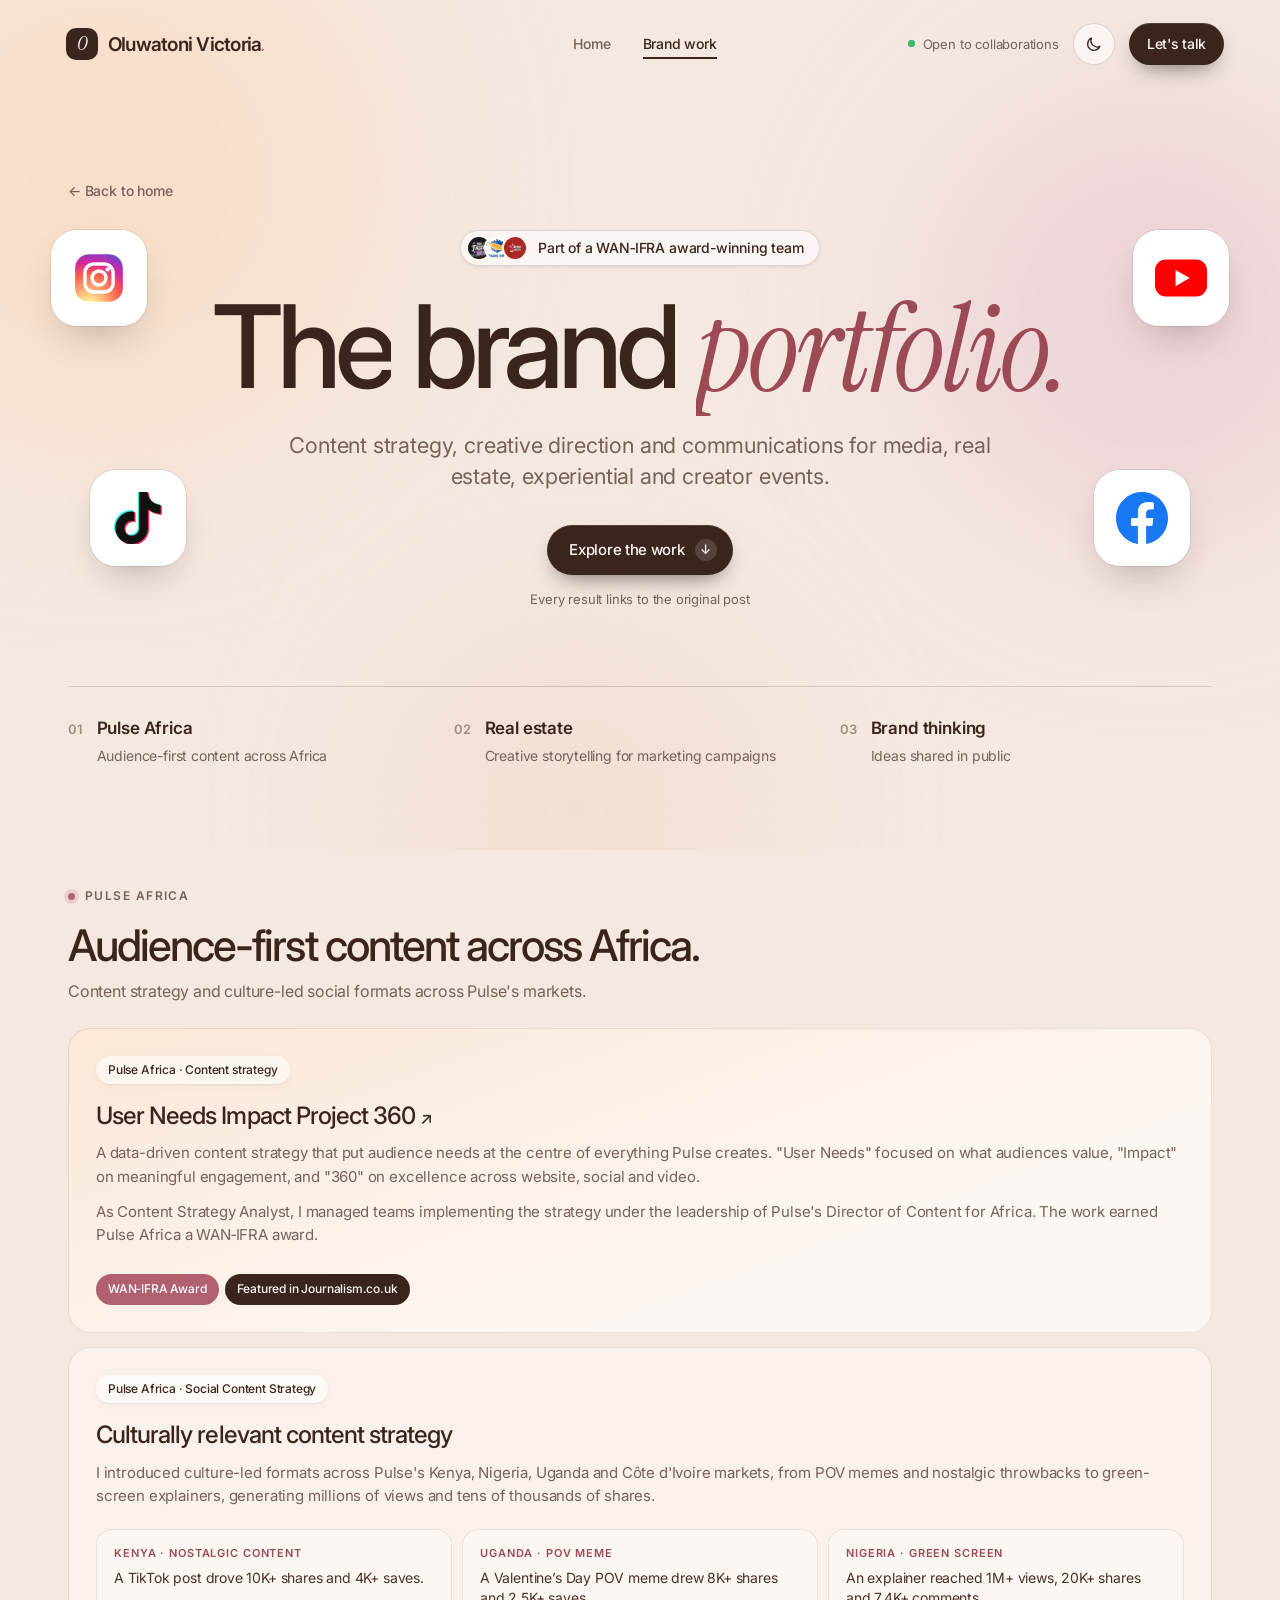
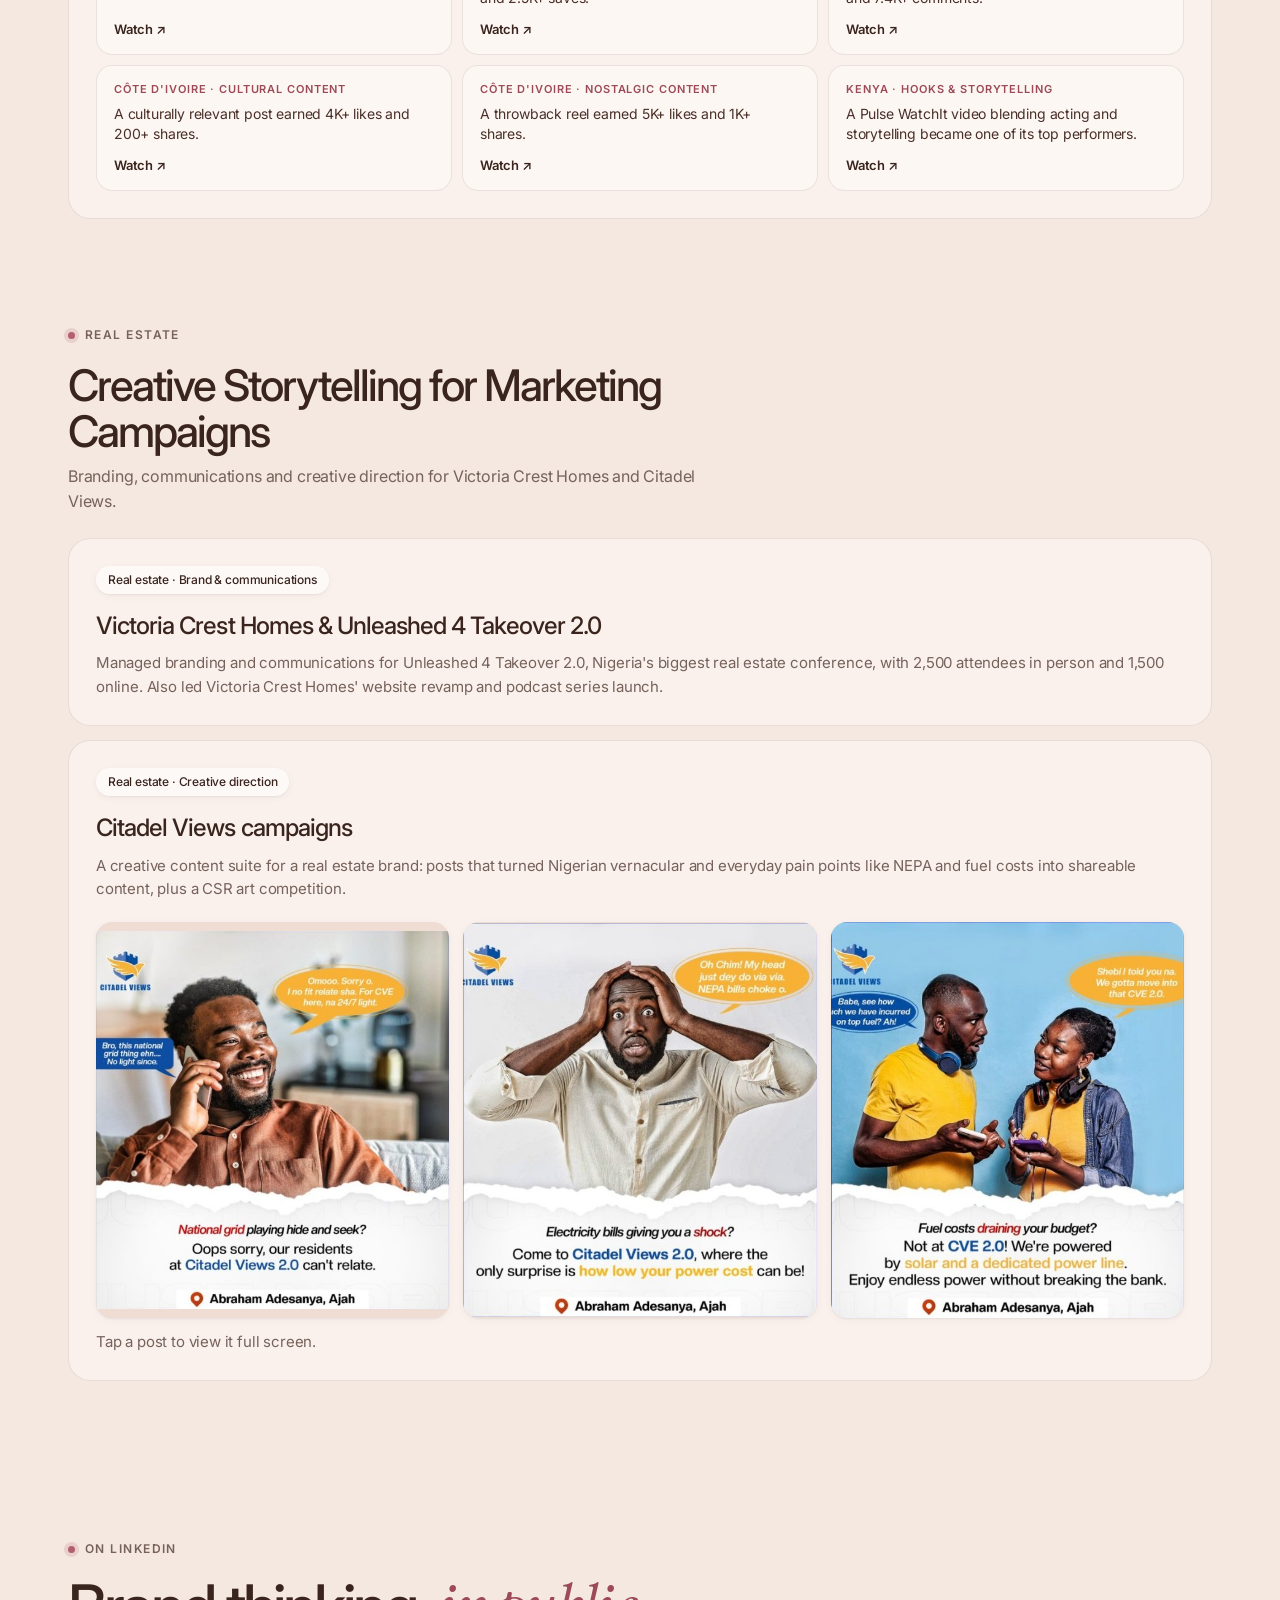
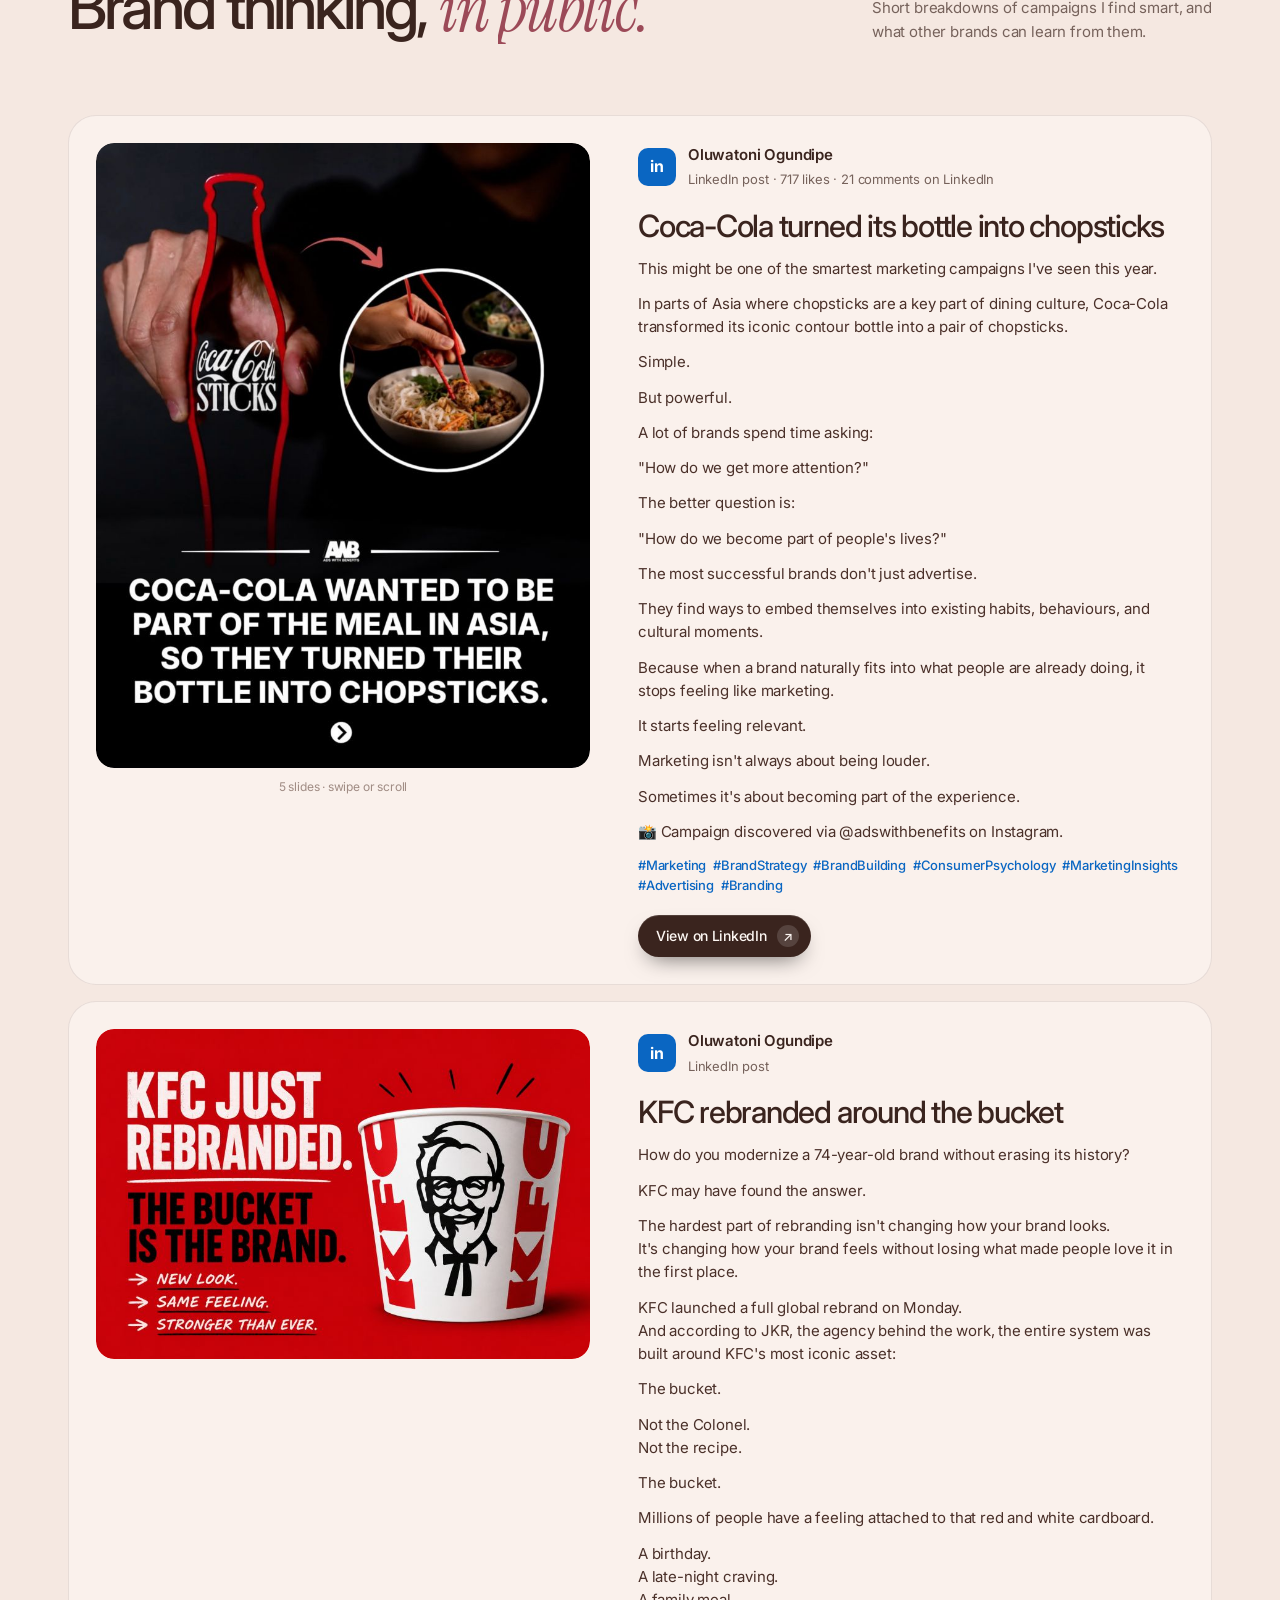
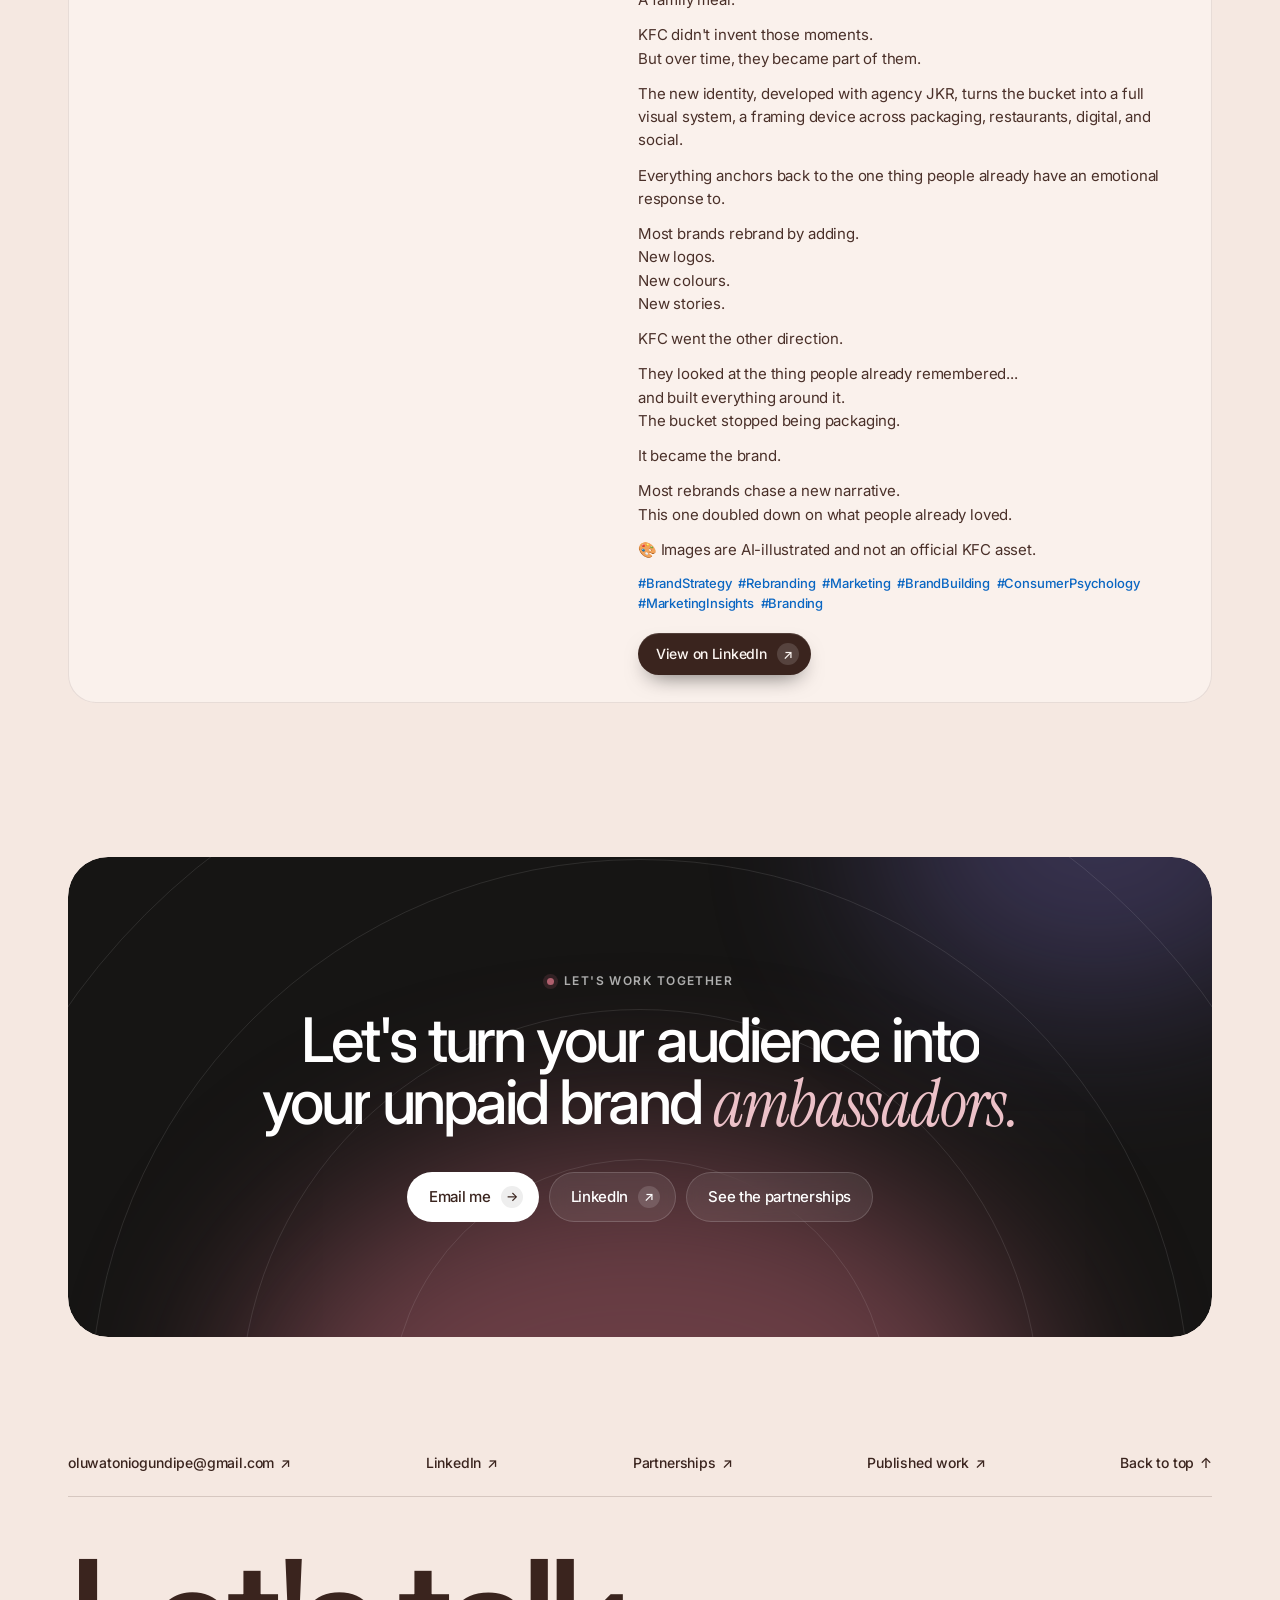
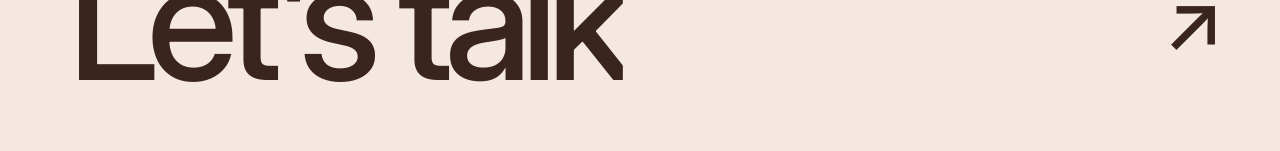
==== commit abecc482: "Espresso and rose colour scheme across the site Co-Authored-By: Claude Opus 5.5 <noreply@anthropic.c" ====
--- a/brand-work.html
+++ b/brand-work.html
@@ -5,8 +5,8 @@
   <meta name="viewport" content="width=device-width, initial-scale=1" />
   <title>The Brand Portfolio — Oluwatoni Victoria</title>
   <meta name="description" content="Selected brand and communications work by Oluwatoni Victoria Ogundipe: content strategy at Pulse Africa, real estate campaigns and conference communications." />
-  <meta name="theme-color" content="#EFEBE5" media="(prefers-color-scheme: light)" />
-  <meta name="theme-color" content="#121110" media="(prefers-color-scheme: dark)" />
+  <meta name="theme-color" content="#F5E8E1" media="(prefers-color-scheme: light)" />
+  <meta name="theme-color" content="#15100E" media="(prefers-color-scheme: dark)" />
   <script>
     (function () {
       var t;
--- a/css/style.css
+++ b/css/style.css
@@ -11,23 +11,23 @@
    ========================================================= */
 
 :root {
-  --bg: #efebe5;
-  --bg-2: #e8e3db;
-  --card: #f8f5f0;
-  --paper: #fbf9f5;
-  --ink: #141413;
-  --ink-2: #232321;
-  --muted: #6b6862;
-  --muted-2: #9b978f;
-  --line: rgba(20, 20, 19, 0.09);
-  --line-2: rgba(20, 20, 19, 0.14);
-  --on-ink: #ffffff;
-  --dark-surface: #161514;
-  --nav-glass: rgba(248, 245, 240, 0.78);
-  --glass: rgba(251, 249, 245, 0.86);
-  --chip-bg: rgba(255, 255, 255, 0.7);
-  --dim-text: rgba(20, 20, 19, 0.66);
-  --dim-text-2: rgba(20, 20, 19, 0.6);
+  --bg: #f5e8e1;
+  --bg-2: #efddd4;
+  --card: #faf1ec;
+  --paper: #fdf7f3;
+  --ink: #3a241e;
+  --ink-2: #4a3029;
+  --muted: #76625b;
+  --muted-2: #a08c84;
+  --line: rgba(58, 36, 30, 0.10);
+  --line-2: rgba(58, 36, 30, 0.16);
+  --on-ink: #fdf7f3;
+  --dark-surface: #2b1b16;
+  --nav-glass: rgba(250, 241, 236, 0.8);
+  --glass: rgba(253, 247, 243, 0.86);
+  --chip-bg: rgba(255, 255, 255, 0.6);
+  --dim-text: rgba(58, 36, 30, 0.68);
+  --dim-text-2: rgba(58, 36, 30, 0.6);
 
   --sage: #dfeee4;
   --sage-2: #b5d4a0;
@@ -36,8 +36,8 @@
   --lav: #e7e2f6;
   --sky: #dde9f4;
   --blush: #fde7ea;
-  --accent: #f28c38;
-  --accent-2: #e06a2a;
+  --accent: #b0606e;
+  --accent-2: #9c4a58;
   --green: #3dba6f;
 
   --sans: "Inter", ui-sans-serif, system-ui, -apple-system, "Segoe UI", sans-serif;
@@ -52,6 +52,8 @@
   --ease-out: cubic-bezier(0.16, 1, 0.3, 1);
   --max: 1240px;
   --g: clamp(16px, 4vw, 48px);
+  --rose: #9c4a58;
+  --rose-soft: #ecc1c8;
 }
 
 *, *::before, *::after { box-sizing: border-box; }
@@ -74,7 +76,7 @@
 .h2 { margin: 0; font-size: clamp(36px, 4.8vw, 64px); font-weight: 500; line-height: 1.02; letter-spacing: -0.05em; text-wrap: balance; }
 .display em, .h2 em { font-size: 1.06em; letter-spacing: -0.025em; }
 .eyebrow { margin: 0 0 18px; display: inline-flex; align-items: center; gap: 10px; font-size: 12px; font-weight: 600; letter-spacing: 0.12em; text-transform: uppercase; color: var(--muted); }
-.eyebrow::before { content: ""; width: 7px; height: 7px; border-radius: 50%; background: var(--accent); box-shadow: 0 0 0 4px rgba(242, 140, 56, 0.18); }
+.eyebrow::before { content: ""; width: 7px; height: 7px; border-radius: 50%; background: var(--accent); box-shadow: 0 0 0 4px rgba(176, 96, 110, 0.18); }
 .eyebrow--light { color: rgba(255, 255, 255, 0.65); }
 
 /* Section headers */
@@ -96,11 +98,11 @@
 .btn--dark { background: var(--ink); color: var(--on-ink); box-shadow: 0 1px 0 rgba(255,255,255,.12) inset, 0 10px 22px -10px rgba(0,0,0,.6); }
 .btn--dark::before, .btn--light::before {
   content: ""; position: absolute; inset: 0; z-index: -1; border-radius: inherit;
-  background: radial-gradient(120px circle at var(--mx, 50%) var(--my, 50%), rgba(242,140,56,.55), transparent 70%);
+  background: radial-gradient(120px circle at var(--mx, 50%) var(--my, 50%), rgba(176, 96, 110,.55), transparent 70%);
   opacity: 0; transition: opacity 0.4s;
 }
 .btn--dark:hover::before, .btn--light:hover::before { opacity: 1; }
-.btn--light { background: #fff; color: #141413; }
+.btn--light { background: #fff; color: #3a241e; }
 .btn--line { background: transparent; color: var(--ink); box-shadow: inset 0 0 0 1px var(--line-2); }
 .btn--line:hover { background: var(--paper); }
 .btn--glass { background: rgba(255,255,255,.08); color: #fff; box-shadow: inset 0 0 0 1px rgba(255,255,255,.16); backdrop-filter: blur(8px); }
@@ -121,12 +123,12 @@
 .glow { position: absolute; inset: 0; overflow: hidden; pointer-events: none; z-index: 0; }
 .glow i { position: absolute; border-radius: 50%; filter: blur(90px); animation: drift 20s ease-in-out infinite alternate; }
 .glow--hero i:nth-child(1) { width: 44vw; height: 44vw; left: -14vw; top: -8vw; background: var(--peach); opacity: .75; }
-.glow--hero i:nth-child(2) { width: 36vw; height: 36vw; right: -8vw; top: 10%; background: var(--lav); opacity: .8; animation-delay: -7s; }
-.glow--hero i:nth-child(3) { width: 30vw; height: 30vw; left: 30%; bottom: -12vw; background: var(--sage); opacity: .7; animation-delay: -13s; }
+.glow--hero i:nth-child(2) { width: 36vw; height: 36vw; right: -8vw; top: 10%; background: #ecd0d6; opacity: .8; animation-delay: -7s; }
+.glow--hero i:nth-child(3) { width: 30vw; height: 30vw; left: 30%; bottom: -12vw; background: #f1dccd; opacity: .7; animation-delay: -13s; }
 .glow--card i:nth-child(1) { width: 260px; height: 260px; right: -80px; top: -90px; background: var(--accent); opacity: .45; }
-.glow--card i:nth-child(2) { width: 200px; height: 200px; left: -60px; bottom: -100px; background: #7a6bd6; opacity: .3; }
+.glow--card i:nth-child(2) { width: 200px; height: 200px; left: -60px; bottom: -100px; background: #c98b97; opacity: .3; }
 .glow--dark i:nth-child(1) { width: 50vw; height: 30vw; left: -10vw; top: -10vw; background: var(--accent); opacity: .16; }
-.glow--dark i:nth-child(2) { width: 40vw; height: 30vw; right: -10vw; bottom: -10vw; background: #7a6bd6; opacity: .16; }
+.glow--dark i:nth-child(2) { width: 40vw; height: 30vw; right: -10vw; bottom: -10vw; background: #c98b97; opacity: .16; }
 .glow--cta i:nth-child(1) { width: 70%; height: 120%; left: 15%; bottom: -80%; background: var(--accent); opacity: .55; }
 .glow--cta i:nth-child(2) { width: 40%; height: 70%; right: -10%; top: -40%; background: #8a7be0; opacity: .3; }
 @keyframes drift { to { transform: translate3d(5%, -5%, 0) scale(1.12); } }
@@ -189,7 +191,7 @@
 }
 .note__label { display: block; font-size: 10px; font-weight: 600; letter-spacing: 0.1em; text-transform: uppercase; color: var(--muted-2); margin-bottom: 8px; }
 .note p { margin: 0; font-size: 14px; line-height: 1.4; font-weight: 500; letter-spacing: -0.02em; }
-.note mark { background: linear-gradient(transparent 55%, rgba(242,140,56,.35) 55%); color: inherit; padding: 0 2px; }
+.note mark { background: linear-gradient(transparent 55%, rgba(176, 96, 110,.35) 55%); color: inherit; padding: 0 2px; }
 .note__sign { display: block; margin-top: 10px; text-align: right; font-family: var(--serif); font-style: italic; font-size: 17px; color: var(--green); }
 @keyframes float { 0%, 100% { transform: rotate(-4deg) translateY(0); } 50% { transform: rotate(-3deg) translateY(-10px); } }
 
@@ -278,7 +280,7 @@
 
 /* ---------- Band ---------- */
 .band { margin-top: clamp(80px, 10vw, 140px); background: var(--ink); color: #fff; padding: clamp(48px, 6vw, 72px) 0; position: relative; overflow: hidden; }
-.band::before { content: ""; position: absolute; inset: 0; background: radial-gradient(60% 120% at 0% 0%, rgba(242,140,56,.22), transparent 60%), radial-gradient(50% 120% at 100% 100%, rgba(138,123,224,.18), transparent 60%); }
+.band::before { content: ""; position: absolute; inset: 0; background: radial-gradient(60% 120% at 0% 0%, rgba(176, 96, 110,.22), transparent 60%), radial-gradient(50% 120% at 100% 100%, rgba(201, 139, 151,.18), transparent 60%); }
 .band__grid { position: relative; display: grid; grid-template-columns: repeat(4, 1fr); gap: 24px; }
 .band__item { padding-left: 20px; border-left: 1px solid rgba(255,255,255,.14); }
 .band__item strong { display: block; white-space: nowrap; font-size: clamp(34px, 5vw, 72px); font-weight: 500; letter-spacing: -0.06em; line-height: 1; font-variant-numeric: tabular-nums; }
@@ -331,9 +333,9 @@
 .timeline__rail { position: absolute; left: 0; right: 0; top: 6px; height: 2px; background: rgba(255,255,255,.12); border-radius: 2px; }
 .timeline__fill { position: absolute; inset: 0; width: calc(var(--prog, 0) * 100%); background: linear-gradient(90deg, var(--accent), var(--peach)); border-radius: inherit; }
 .tstep { position: relative; padding: 26px 24px; border-radius: 22px; background: rgba(255,255,255,.04); box-shadow: inset 0 0 0 1px rgba(255,255,255,.08); transition: background .5s, box-shadow .5s; }
-.tstep.is-lit { background: rgba(255,255,255,.07); box-shadow: inset 0 0 0 1px rgba(242,140,56,.35); }
+.tstep.is-lit { background: rgba(255,255,255,.07); box-shadow: inset 0 0 0 1px rgba(176, 96, 110,.35); }
 .tstep__dot { position: absolute; left: 24px; top: -34px; width: 14px; height: 14px; border-radius: 50%; background: #121211; box-shadow: inset 0 0 0 2px rgba(255,255,255,.25); transition: box-shadow .4s, background .4s; }
-.tstep.is-lit .tstep__dot { background: var(--accent); box-shadow: 0 0 0 6px rgba(242,140,56,.2); }
+.tstep.is-lit .tstep__dot { background: var(--accent); box-shadow: 0 0 0 6px rgba(176, 96, 110,.2); }
 .tstep small { font-family: var(--serif); font-style: italic; font-size: 18px; color: rgba(255,255,255,.55); }
 .tstep h3 { margin: 26px 0 8px; font-size: 24px; font-weight: 500; letter-spacing: -0.04em; }
 .tstep p { margin: 0 0 22px; color: rgba(255,255,255,.58); font-size: 14px; }
@@ -399,7 +401,7 @@
 .rings i:nth-child(3) { width: 1100px; height: 1100px; animation-delay: -3s; }
 .rings i:nth-child(4) { width: 1400px; height: 1400px; animation-delay: -4.5s; }
 .glow--cta { z-index: -2; }
-@keyframes ring { 0%, 100% { opacity: .5; } 50% { opacity: 1; border-color: rgba(242,140,56,.28); } }
+@keyframes ring { 0%, 100% { opacity: .5; } 50% { opacity: 1; border-color: rgba(176, 96, 110,.28); } }
 
 /* ---------- Footer ---------- */
 .footer { position: relative; overflow: hidden; padding-top: clamp(72px, 9vw, 120px); }
@@ -490,7 +492,7 @@
    ========================================================= */
 
 /* Hero proof badge (replaces face stack) */
-.proof__badge { display: grid; place-items: center; width: 42px; height: 42px; border-radius: 50%; background: var(--ink); color: var(--accent); font-size: 18px; box-shadow: 0 0 0 4px rgba(242,140,56,.16); }
+.proof__badge { display: grid; place-items: center; width: 42px; height: 42px; border-radius: 50%; background: var(--ink); color: var(--accent); font-size: 18px; box-shadow: 0 0 0 4px rgba(176, 96, 110,.16); }
 
 /* Approach: three cards instead of two */
 .pf--3 { grid-template-columns: repeat(3, 1fr); max-width: none; }
@@ -603,7 +605,7 @@
 .cs-media { position: relative; margin: 0; aspect-ratio: 16 / 8; border-radius: 32px; overflow: hidden; box-shadow: var(--sh-lg); }
 .cs-media .ph__lockup { font-size: clamp(40px, 6vw, 88px); max-width: 14ch; }
 .cs-metric { display: grid; grid-template-columns: 1fr 1fr; gap: 14px 40px; margin-top: 14px; padding: clamp(28px, 4vw, 44px); border-radius: 28px; background: var(--dark-surface); color: #fff; position: relative; overflow: hidden; }
-.cs-metric::before { content: ""; position: absolute; inset: 0; background: radial-gradient(60% 120% at 0% 0%, rgba(242,140,56,.25), transparent 60%); }
+.cs-metric::before { content: ""; position: absolute; inset: 0; background: radial-gradient(60% 120% at 0% 0%, rgba(176, 96, 110,.25), transparent 60%); }
 .cs-metric > * { position: relative; }
 .cs-metric strong { display: block; font-size: clamp(48px, 7vw, 96px); font-weight: 500; letter-spacing: -0.06em; line-height: 1; }
 .cs-metric div:nth-child(2) strong { color: var(--peach); }
@@ -795,33 +797,36 @@
 :root { color-scheme: light; }
 :root[data-theme="dark"] {
   color-scheme: dark;
-  --bg: #121110;
-  --bg-2: #24221f;
-  --card: #1b1a18;
-  --paper: #22201d;
-  --ink: #f2eee7;
-  --ink-2: #e4dfd6;
-  --muted: #a7a197;
-  --muted-2: #7f796f;
+  --bg: #15100e;
+  --bg-2: #261d1a;
+  --card: #1d1613;
+  --paper: #241b18;
+  --ink: #f4e9e4;
+  --ink-2: #e6d8d2;
+  --muted: #b0a099;
+  --muted-2: #857570;
   --line: rgba(255, 255, 255, 0.08);
   --line-2: rgba(255, 255, 255, 0.14);
-  --on-ink: #141413;
-  --dark-surface: #1e1c1a;
-  --nav-glass: rgba(30, 28, 26, 0.78);
-  --glass: rgba(30, 28, 26, 0.84);
+  --on-ink: #2a1a15;
+  --dark-surface: #211815;
+  --nav-glass: rgba(33, 24, 21, 0.8);
+  --glass: rgba(33, 24, 21, 0.84);
   --chip-bg: rgba(255, 255, 255, 0.07);
-  --dim-text: rgba(242, 238, 231, 0.72);
-  --dim-text-2: rgba(242, 238, 231, 0.6);
+  --dim-text: rgba(244, 233, 228, 0.72);
+  --dim-text-2: rgba(244, 233, 228, 0.6);
   --sage: #1c2a21;
   --peach: #33241a;
   --peach-2: #2a1f18;
   --lav: #241f36;
   --sky: #1a2531;
   --blush: #2f1f23;
-  --accent-2: #f2955a;
+  --accent-2: #e3a6b1;
   --sh-sm: 0 1px 2px rgba(0, 0, 0, 0.3), 0 2px 8px rgba(0, 0, 0, 0.2);
   --sh: 0 2px 4px rgba(0, 0, 0, 0.2), 0 14px 34px -10px rgba(0, 0, 0, 0.55);
   --sh-lg: 0 40px 80px -30px rgba(0, 0, 0, 0.7), 0 10px 24px -8px rgba(0, 0, 0, 0.4);
+  --accent: #d9919e;
+  --rose: #dd9aa6;
+  --rose-soft: #ecc1c8;
 }
 :root[data-theme="dark"] body { background: var(--bg); color: var(--ink); }
 :root[data-theme="dark"] .glow i { opacity: .55; }
@@ -846,11 +851,11 @@
 :root[data-theme="dark"] .portrait__tag { background: rgba(20,20,19,.78); }
 :root[data-theme="dark"] .btn--line:hover { background: var(--paper); }
 :root[data-theme="dark"] .btn--dark .btn__arrow { background: rgba(20,20,19,.1); }
-:root[data-theme="dark"] .btn--dark::before { background: radial-gradient(120px circle at var(--mx, 50%) var(--my, 50%), rgba(242,140,56,.45), transparent 70%); }
+:root[data-theme="dark"] .btn--dark::before { background: radial-gradient(120px circle at var(--mx, 50%) var(--my, 50%), rgba(176, 96, 110,.45), transparent 70%); }
 :root[data-theme="dark"] .brand { box-shadow: 0 0 0 1px rgba(255,255,255,.06); }
 :root[data-theme="dark"] .gallery figure, :root[data-theme="dark"] .about__img, :root[data-theme="dark"] .portrait { box-shadow: 0 0 0 1px rgba(255,255,255,.05), var(--sh-lg); }
 :root[data-theme="dark"] .footer__big-text { background-image: linear-gradient(90deg, var(--accent-2) 50%, var(--ink) 50%); }
-:root[data-theme="dark"] ::selection { background: var(--accent); color: #141413; }
+:root[data-theme="dark"] ::selection { background: var(--accent); color: #2a1a15; }
 
 /* ---------- Theme toggle ---------- */
 .theme-toggle { position: relative; flex-shrink: 0; width: 42px; height: 42px; border-radius: 50%; border: 0; cursor: pointer; display: grid; place-items: center; background: var(--chip-bg); color: var(--ink); box-shadow: inset 0 0 0 1px var(--line-2); transition: background .3s, transform .5s var(--ease); }
@@ -867,7 +872,7 @@
 }
 
 /* Dark-mode fixes: accents on always-dark surfaces use the light peach, not the theme token */
-.cta__card .h2 em, .sh--dark .h2 em, .cs-metric div:nth-child(2) strong { color: #f9dcc4; }
+.cta__card .h2 em, .sh--dark .h2 em, .cs-metric div:nth-child(2) strong { color: var(--rose-soft); }
 :root[data-theme="dark"] .stack .proj__media.ph { background: none; }
 :root[data-theme="dark"] .pf__card--fix .pf__icon { background: var(--ink); color: var(--on-ink); }
 
@@ -889,7 +894,7 @@
 /* ---------- Case pages: three metrics, story block, caption ---------- */
 .cs-metric--3 { grid-template-columns: repeat(3, 1fr); }
 .cs-metric--3 div:nth-child(2) strong { color: #fff; }
-.cs-metric--3 div:nth-child(3) strong { color: #f9dcc4; }
+.cs-metric--3 div:nth-child(3) strong { color: var(--rose-soft); }
 .cs-metric--3 strong { font-size: clamp(40px, 5.4vw, 76px); }
 .cs-caption { margin: 12px 0 0; text-align: center; font-family: var(--serif); font-style: italic; font-size: 17px; color: var(--muted); }
 .cs-story { display: grid; grid-template-columns: 0.9fr 1.1fr; gap: clamp(24px, 4vw, 56px); align-items: center; margin-top: 14px; padding: clamp(20px, 3vw, 32px); border-radius: 28px; background: var(--card); box-shadow: inset 0 0 0 1px var(--line); }
@@ -1024,3 +1029,8 @@
 .bw-index span { font-size: 14px; color: var(--muted); }
 .bw-index a:hover b { text-decoration: underline; text-underline-offset: 4px; }
 @media (max-width: 760px) { .bw-index { grid-template-columns: 1fr; gap: 6px; } }
+
+/* Espresso & rose */
+.display em, .h2 em { color: var(--rose); }
+:root[data-theme="dark"] .glow--hero i:nth-child(2) { background: #3a2229; }
+:root[data-theme="dark"] .glow--hero i:nth-child(3) { background: #33241c; }
